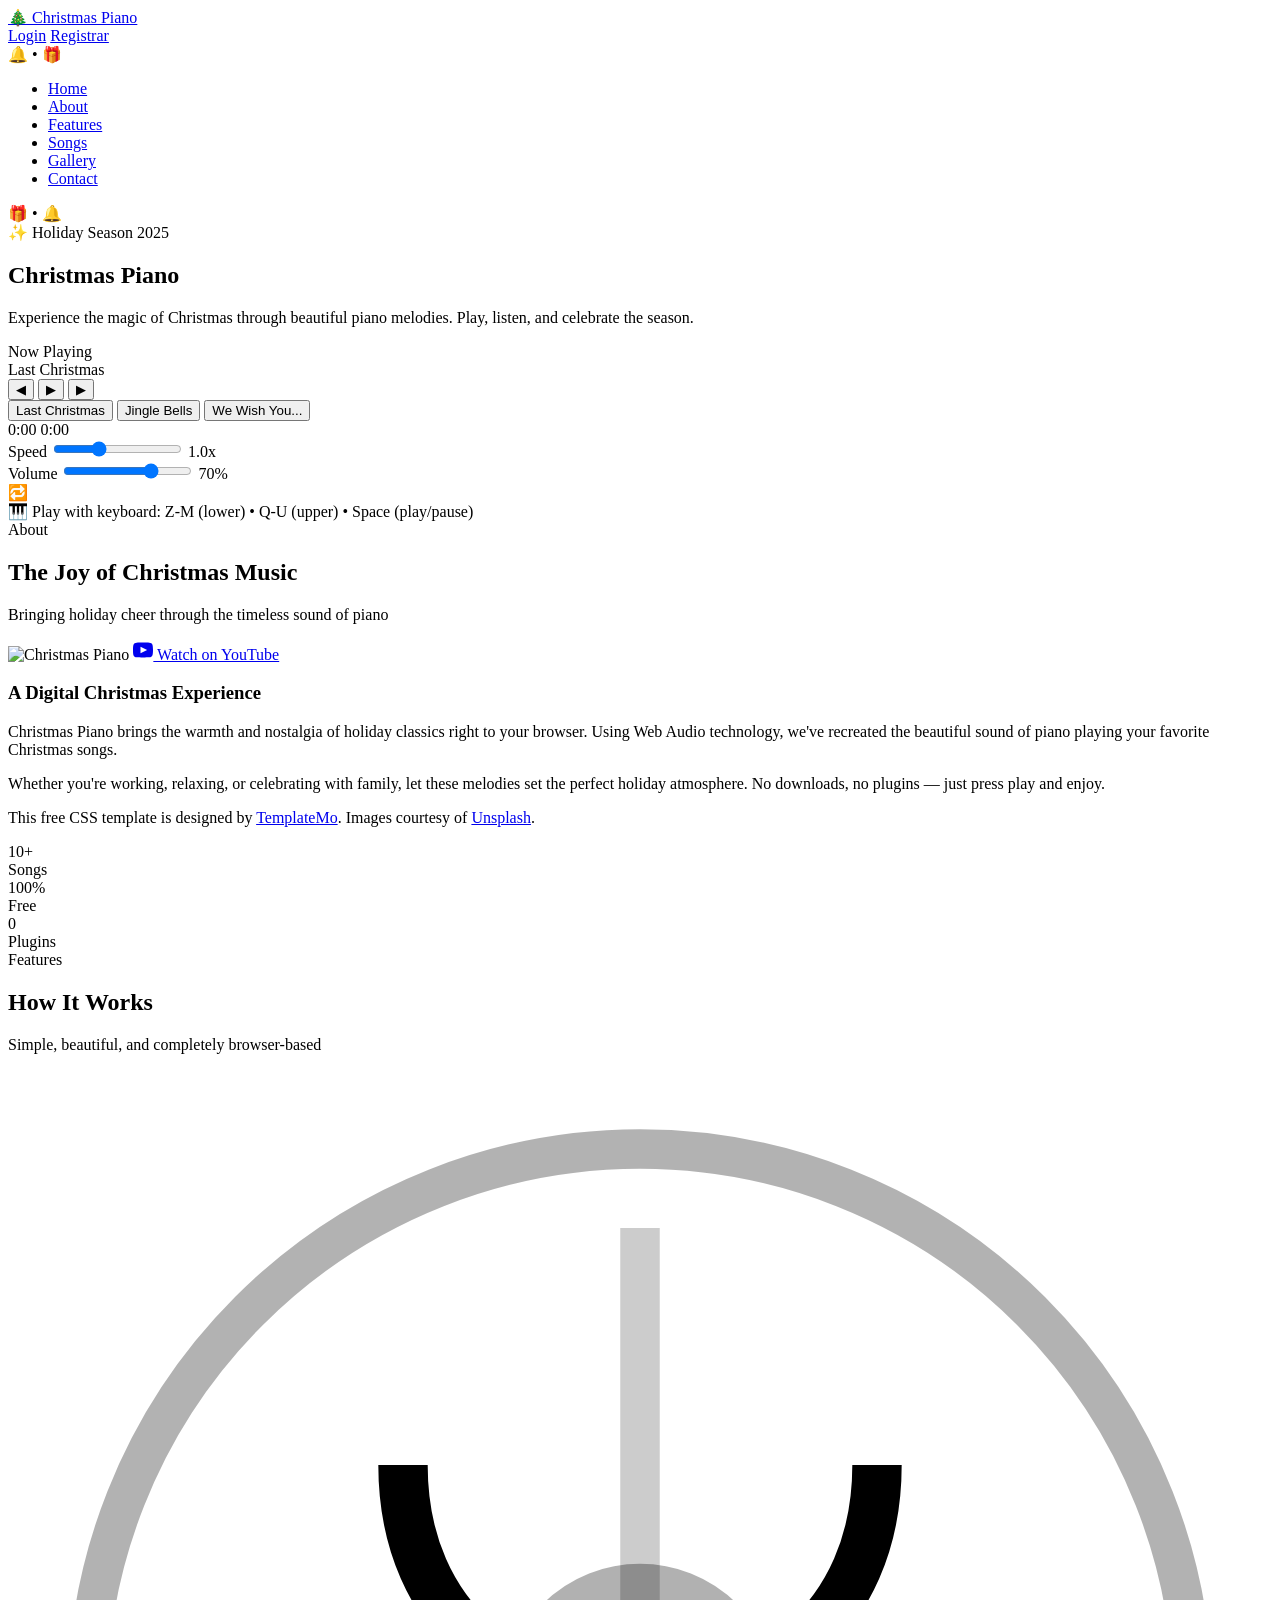
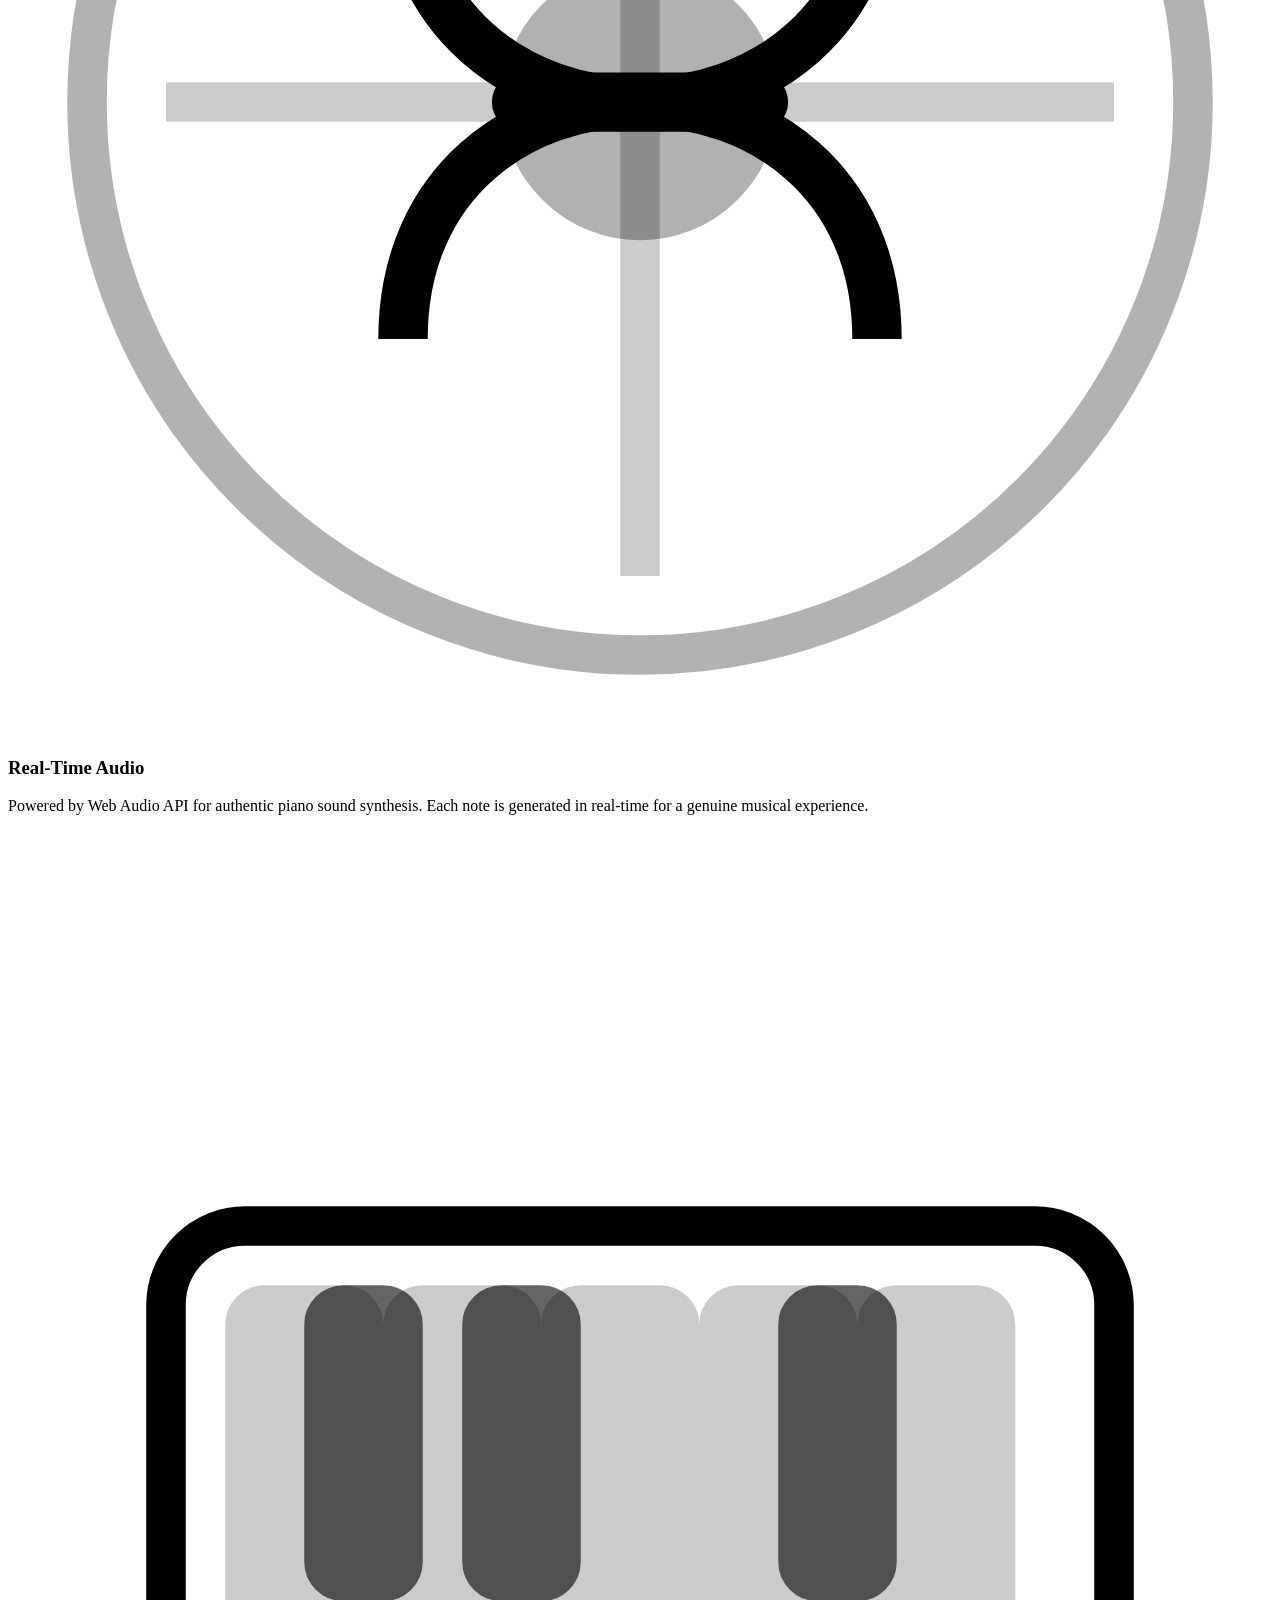
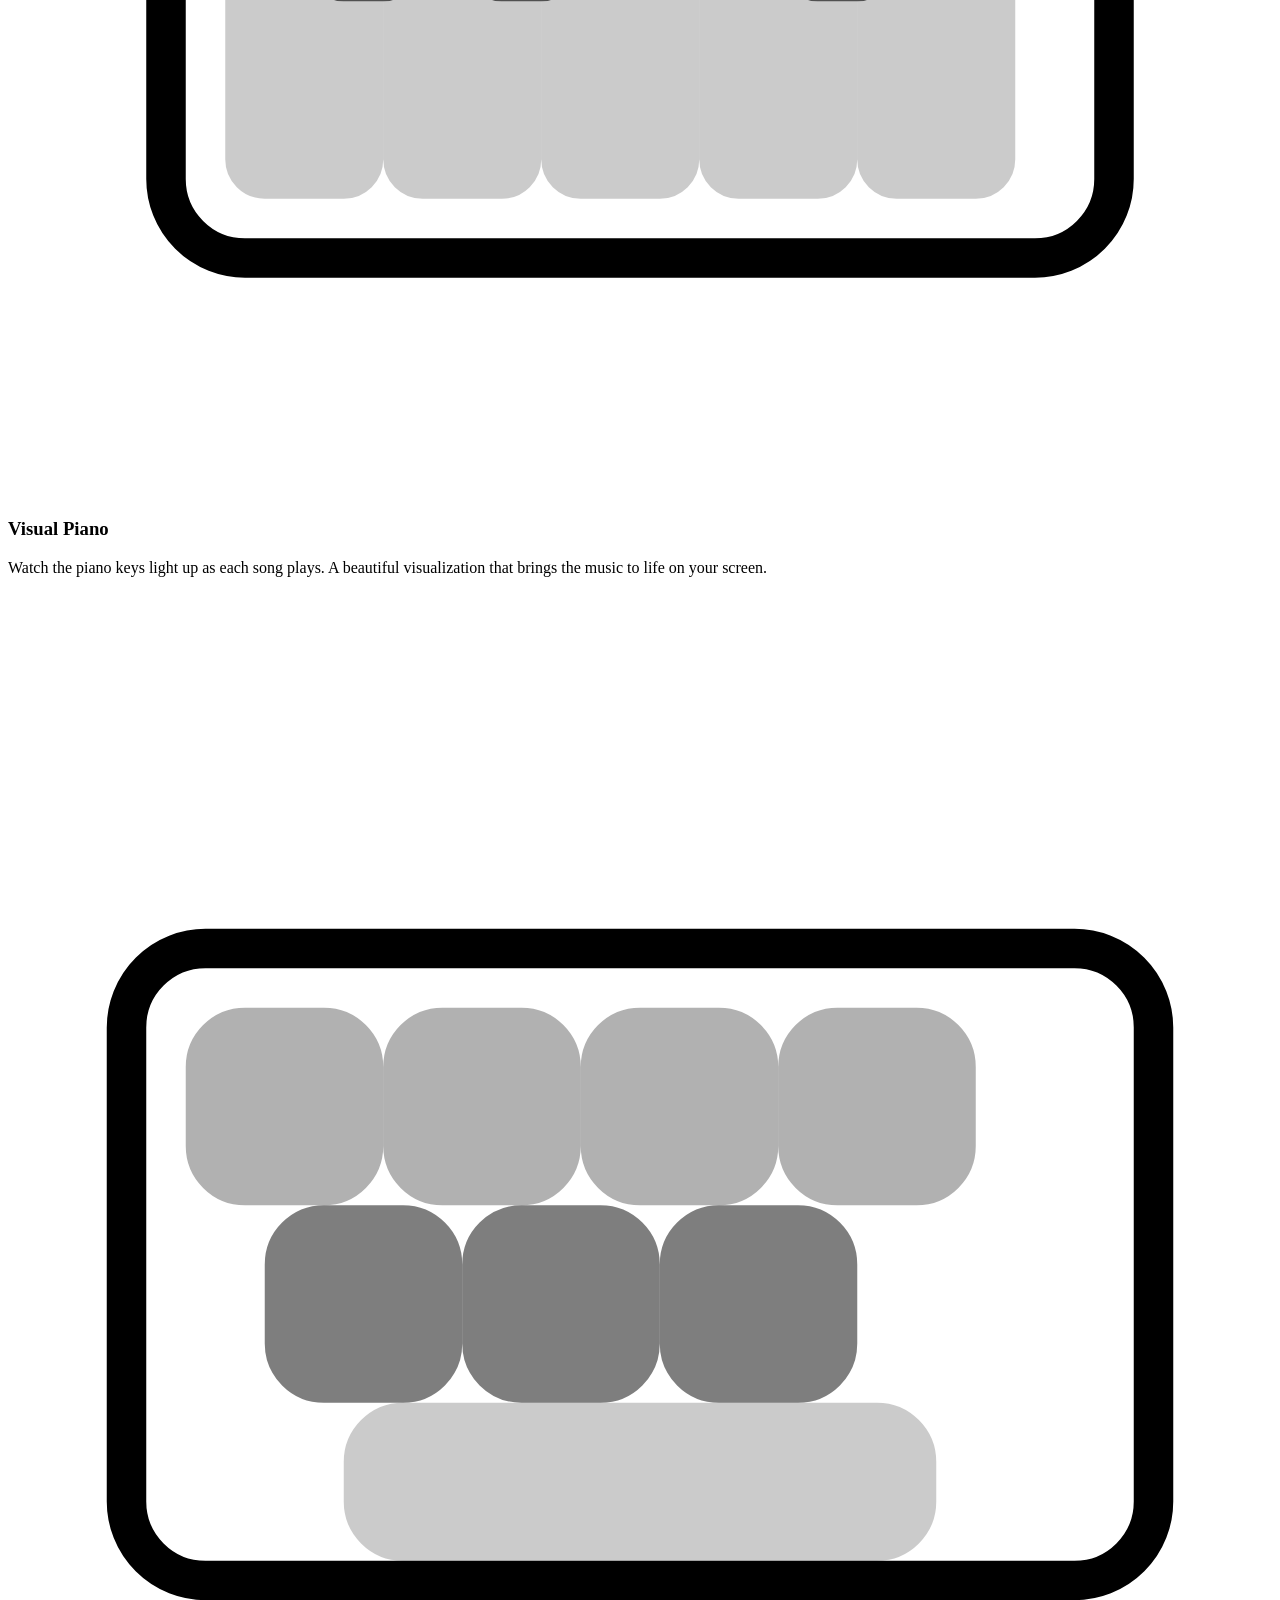
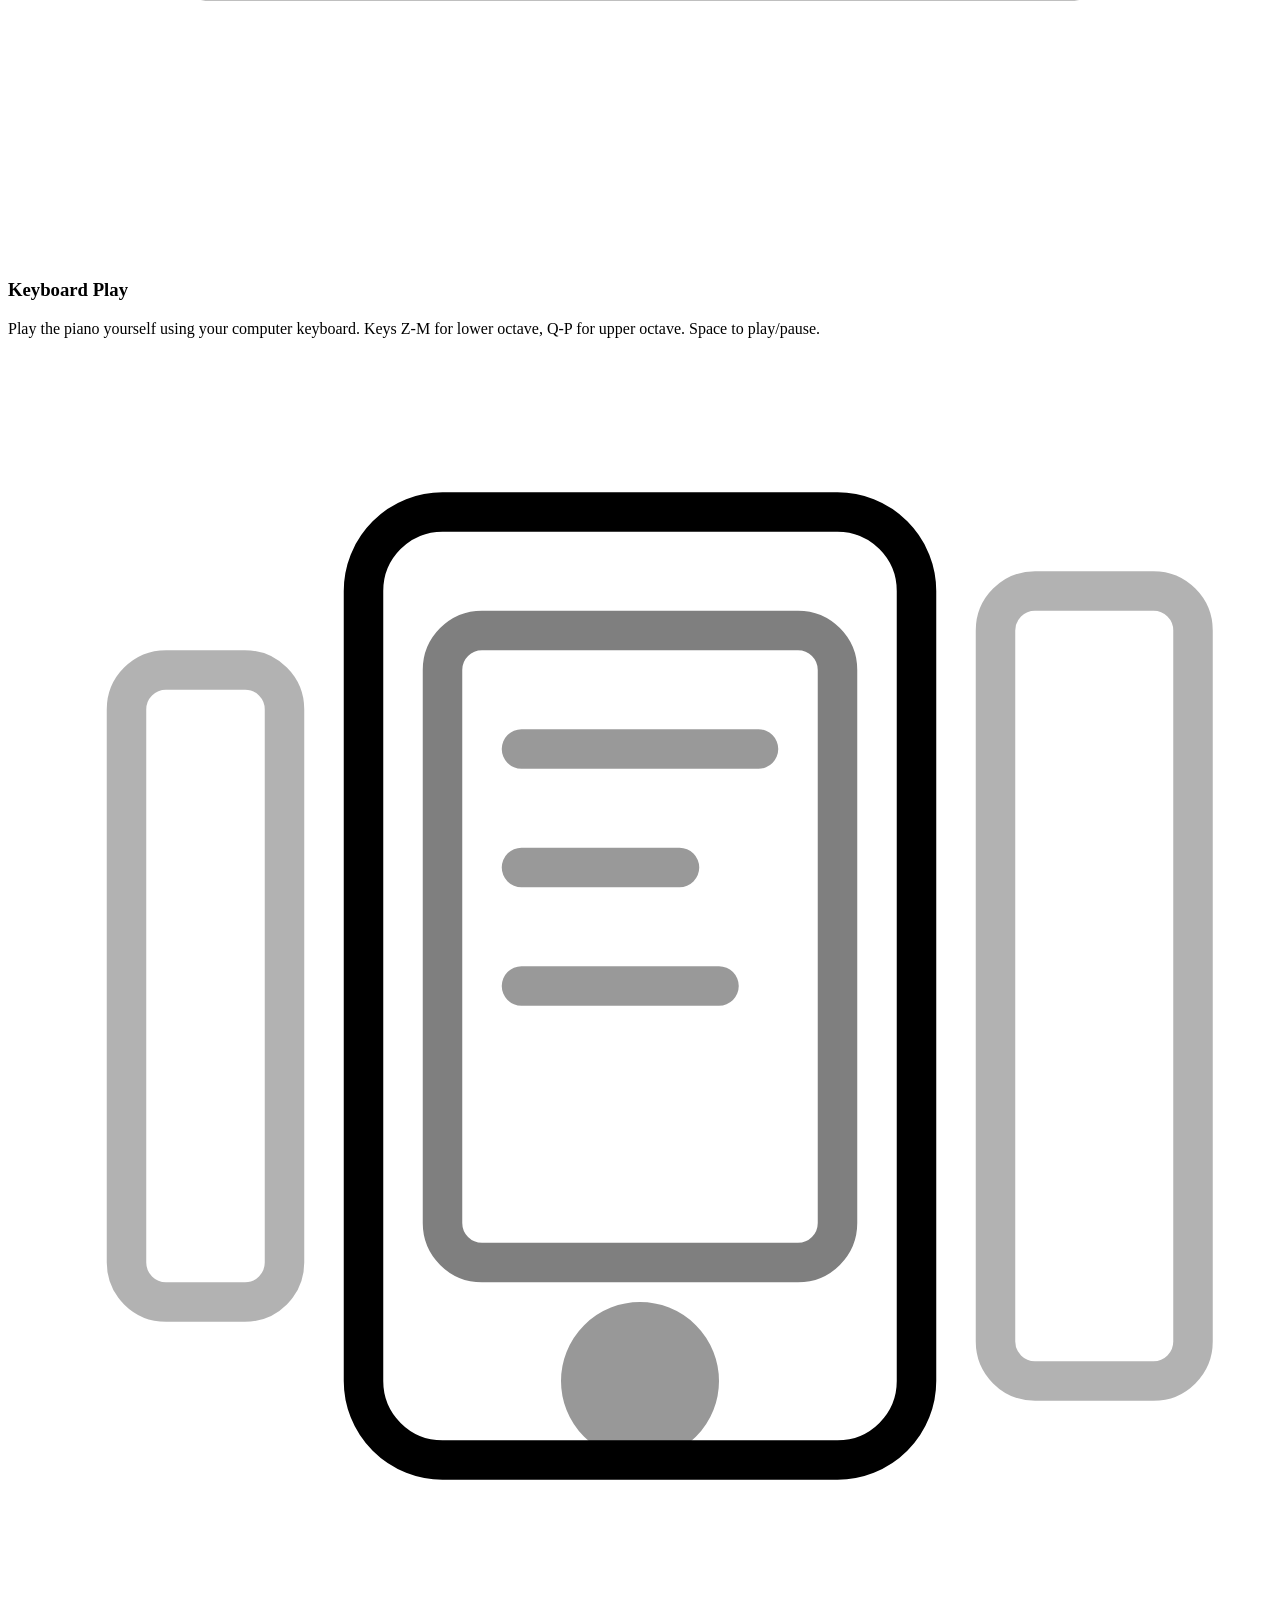
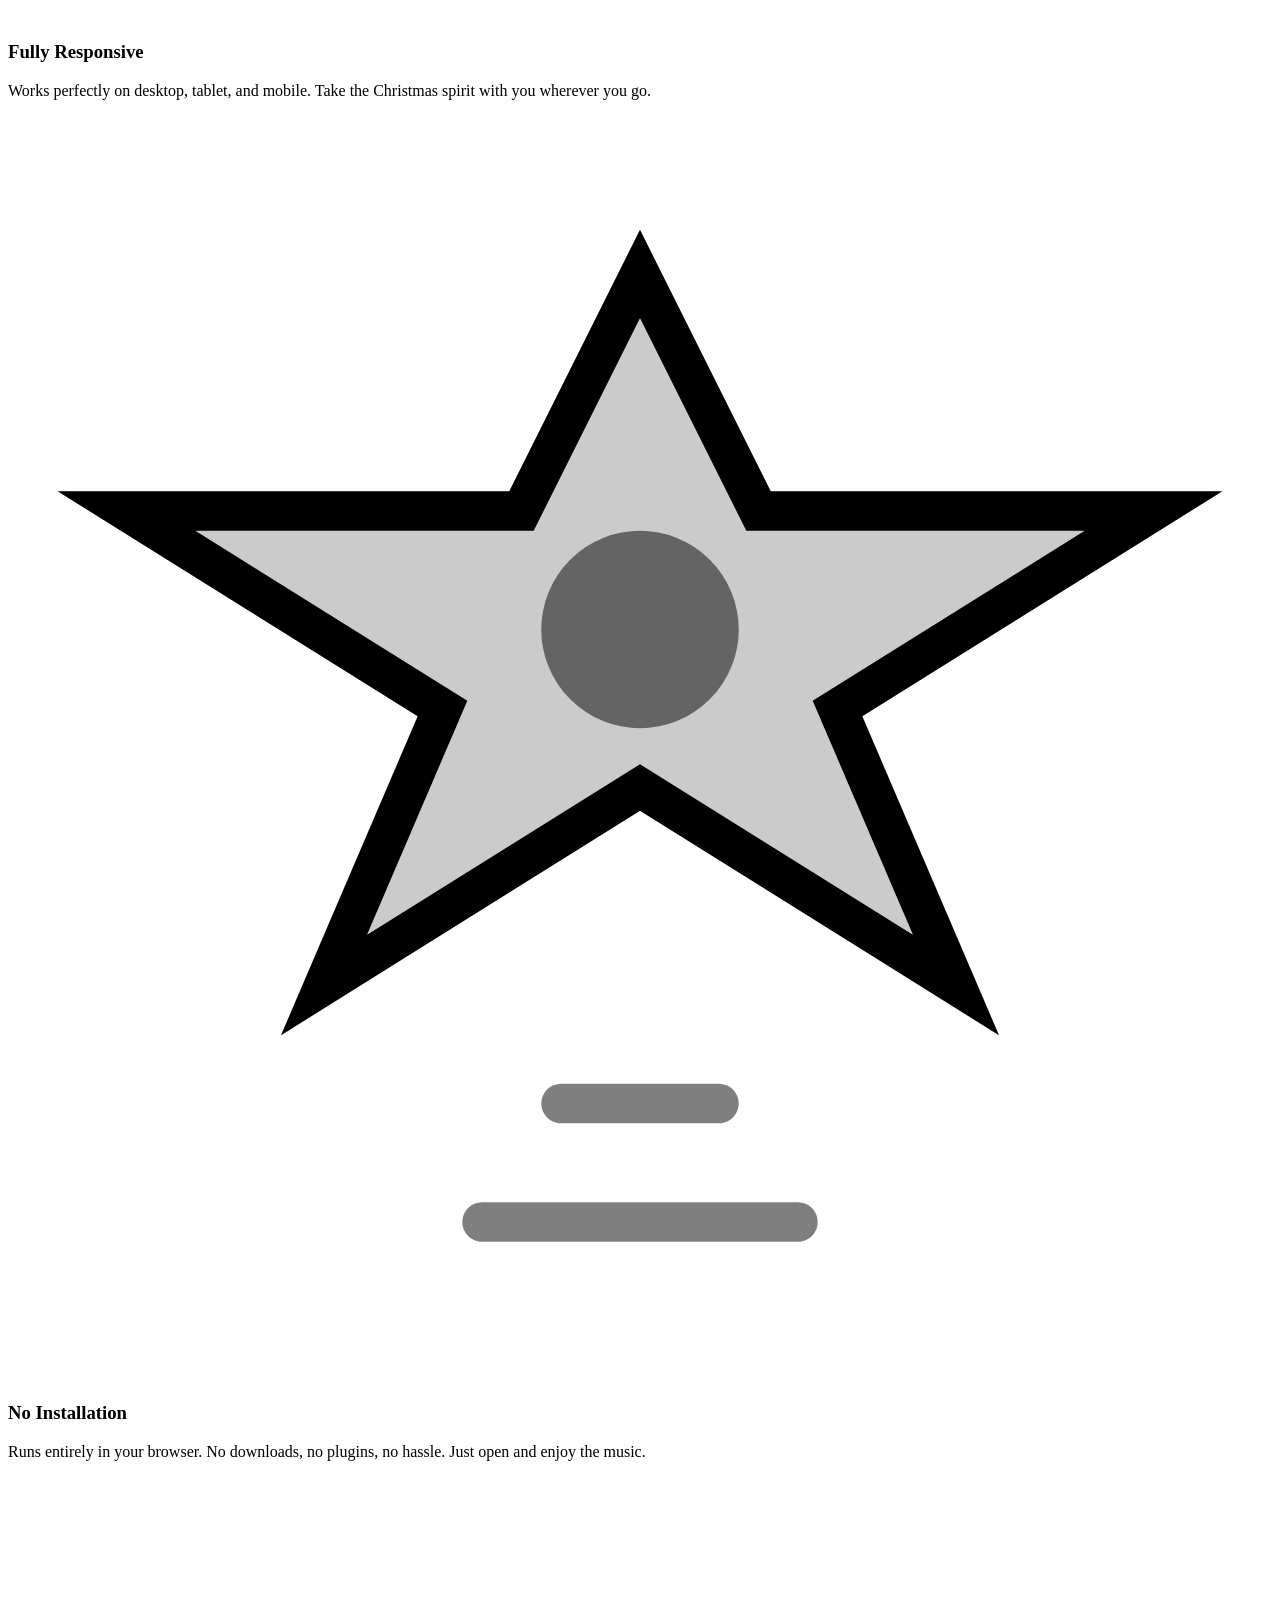
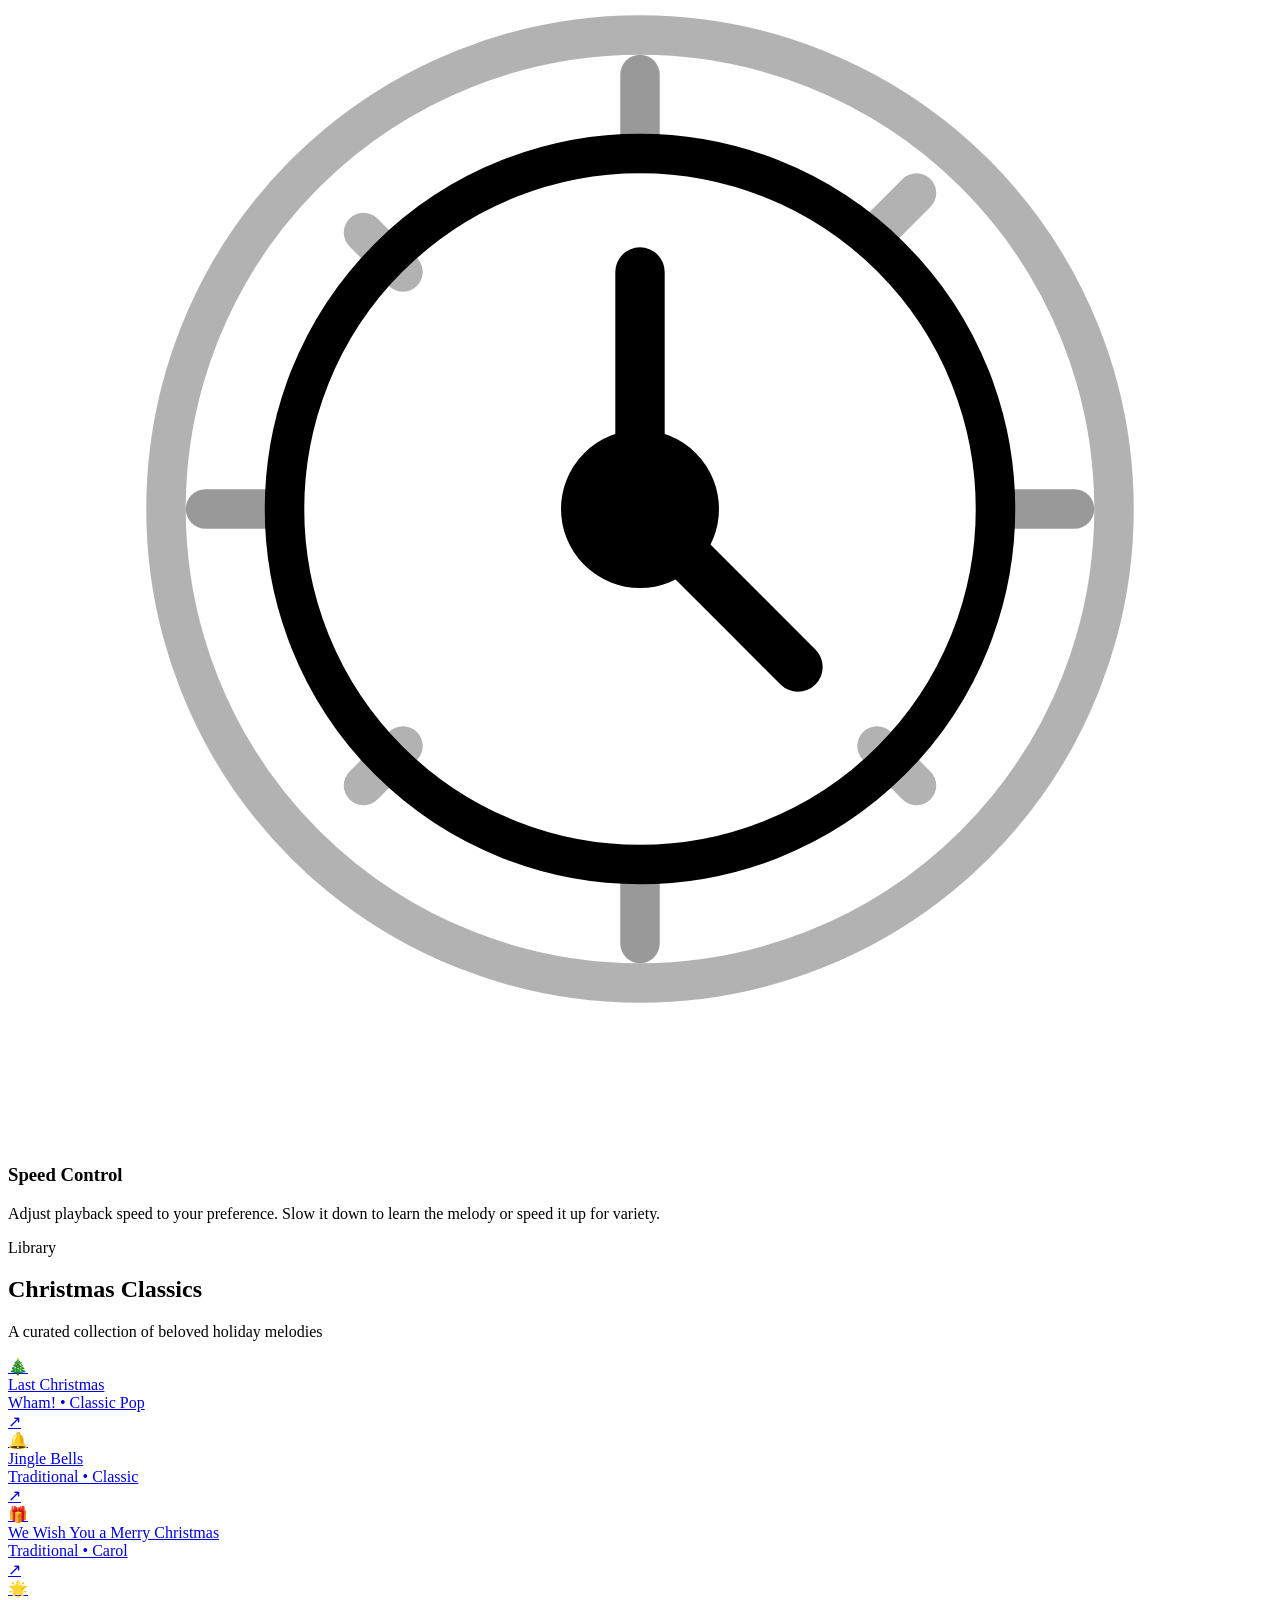
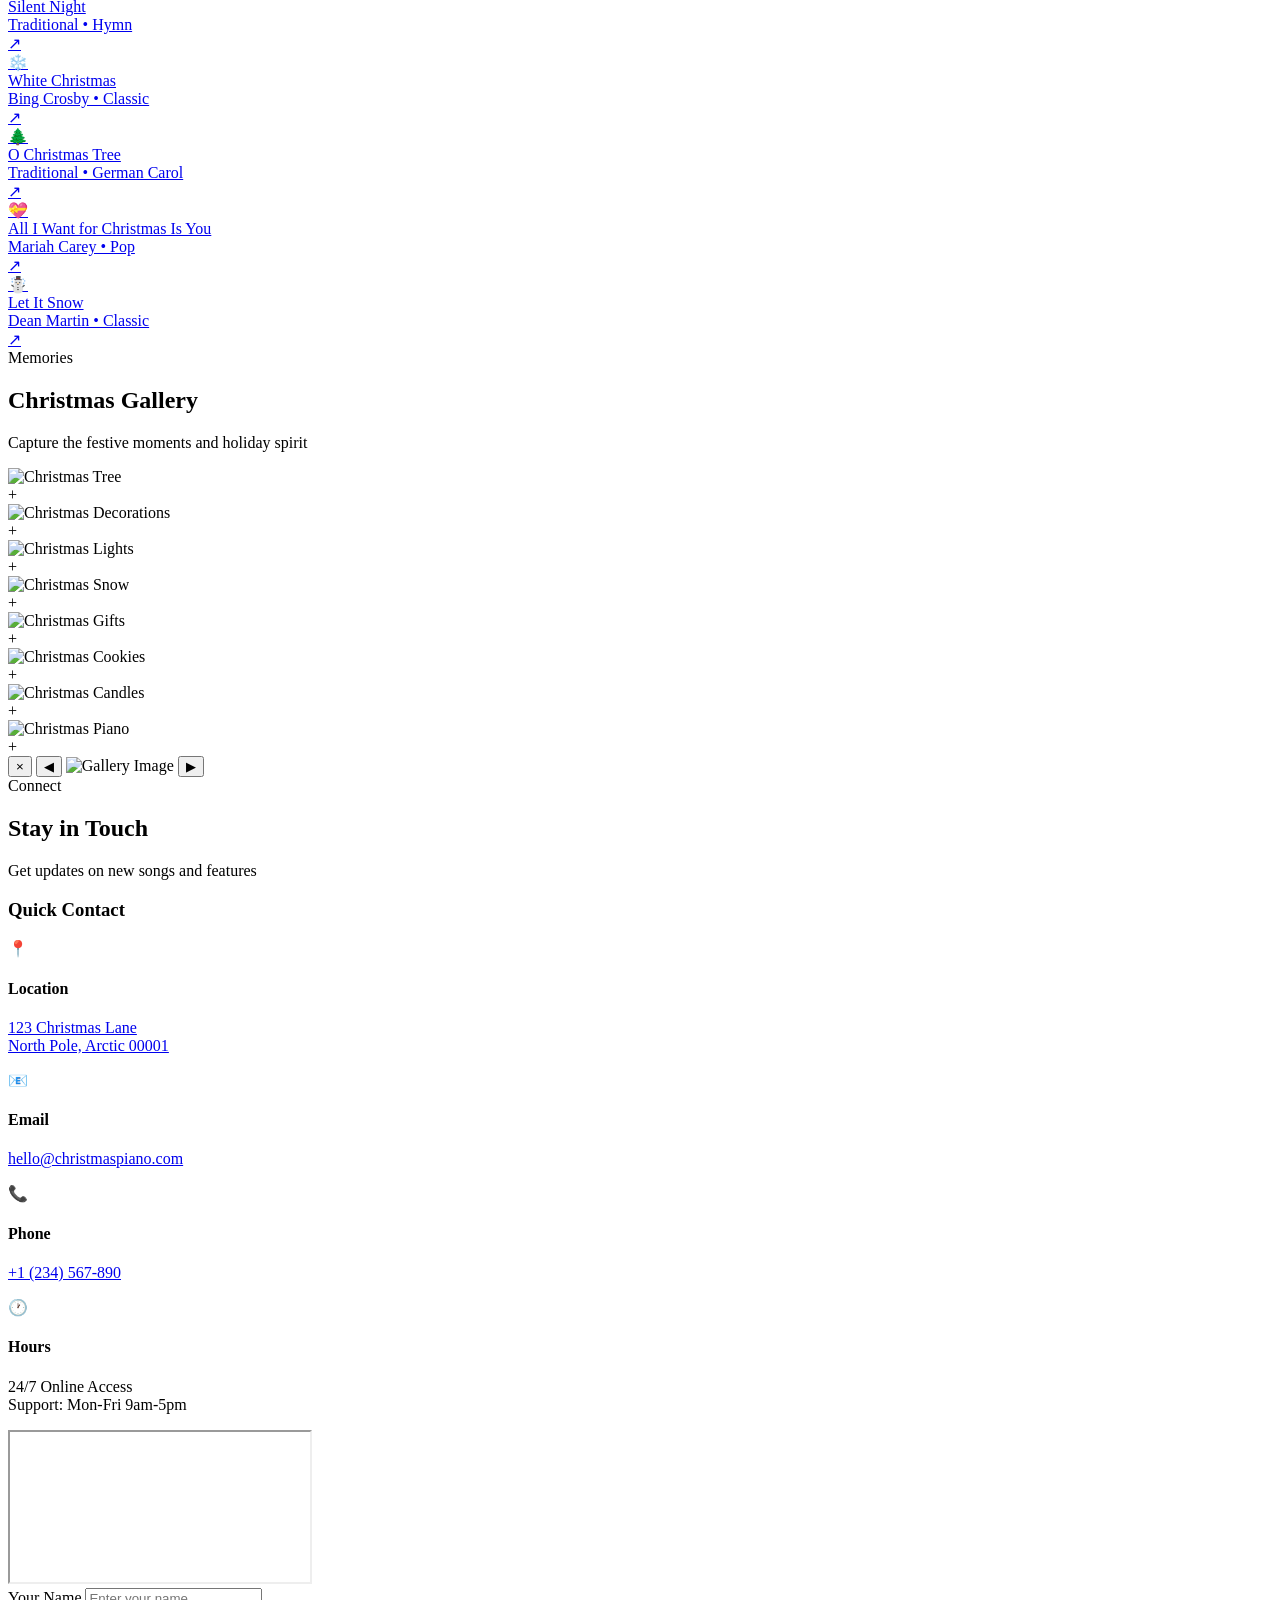
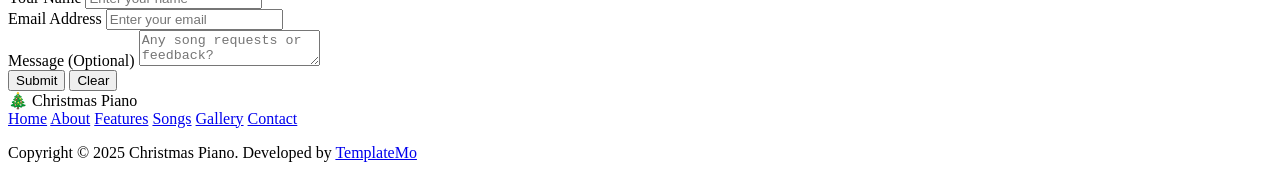
==== index.html @ 7f2b027e "Update index.html Botões para login/registro" ====
<!DOCTYPE html>
<html lang="en">
<head>
    <meta charset="UTF-8">
    <meta name="viewport" content="width=device-width, initial-scale=1.0">
    <title>Christmas Piano</title>
    <link href="https://fonts.googleapis.com/css2?family=Cormorant+Garamond:wght@400;500;600;700&family=Outfit:wght@300;400;500;600&display=swap" rel="stylesheet">
    <link rel="stylesheet" href="templatemo-604-christmas-piano.css">

</head>
<body>
    <!-- Snowflakes -->
    <div class="snowflakes" id="snowflakes"></div>

    <!-- Header -->
    <header>
        <!-- Logo Row -->
        <!-- Logo Row -->
        <div class="header-logo-row">
            <a href="#hero" class="logo">
                <span class="logo-icon">🎄</span>
                Christmas Piano
            </a>
            <!-- Botões de conta -->
            <div class="auth-buttons" id="authButtons">
                <a href="login.html" class="btn-login">Login</a>
                <a href="register.html" class="btn-register">Registrar</a>
            </div>
            <!-- Avatar do usuário (inicialmente oculto) -->
            <div class="user-avatar" id="userAvatar" style="display: none;">
                <span id="userInitials"></span>
                <div class="avatar-dropdown">
                    <a href="dashboard.html">Meu Perfil</a>
                    <a href="#" id="logoutBtn">Sair</a>
                </div>
            </div>
        </div>
    <!-- Resto do header permanece igual -->
    <div class="header-nav-row">
        <!-- ... -->
    </div>
        <!-- Navigation Row -->
        <div class="header-nav-row">
            <div class="nav-container">
                <div class="nav-decor">
                    <span class="ornament">🔔</span>
                    <span>•</span>
                    <span class="ornament">🎁</span>
                </div>
                <ul class="nav-links" id="navLinks">
                    <li><a href="#hero">Home</a></li>
                    <li><a href="#about">About</a></li>
                    <li><a href="#features">Features</a></li>
                    <li><a href="#songs">Songs</a></li>
                    <li><a href="#gallery">Gallery</a></li>
                    <li><a href="#contact">Contact</a></li>
                </ul>
                <div class="nav-decor">
                    <span class="ornament">🎁</span>
                    <span>•</span>
                    <span class="ornament">🔔</span>
                </div>
                <div class="nav-toggle" id="navToggle">
                    <span></span>
                    <span></span>
                    <span></span>
                </div>
            </div>
        </div>
    </header>

    <!-- Hero Section -->
    <section id="hero">
        <div class="hero-content">
            <span class="hero-badge">✨ Holiday Season 2025</span>
            <h1>Christmas Piano</h1>
            <p class="hero-subtitle">Experience the magic of Christmas through beautiful piano melodies. Play, listen, and celebrate the season.</p>
        </div>

        <!-- Mini Piano Player -->
        <div class="mini-player">
            <div class="player-header">
                <div class="song-info">
                    <div class="now-playing">Now Playing</div>
                    <div class="song-title" id="currentSongTitle">Last Christmas</div>
                </div>
                <div class="player-controls">
                    <button class="control-btn nav-btn" id="prevBtn">◀</button>
                    <button class="control-btn play-btn" id="playBtn">▶</button>
                    <button class="control-btn nav-btn" id="nextBtn">▶</button>
                </div>
            </div>

            <div class="song-selector">
                <button class="song-tab active" data-song="0">Last Christmas</button>
                <button class="song-tab" data-song="1">Jingle Bells</button>
                <button class="song-tab" data-song="2">We Wish You...</button>
            </div>

            <div class="progress-container">
                <div class="progress-bar" id="progressBar">
                    <div class="progress-fill" id="progressFill"></div>
                </div>
                <div class="time-display">
                    <span id="currentTime">0:00</span>
                    <span id="totalTime">0:00</span>
                </div>
            </div>

            <div class="mini-piano-container">
                <div class="mini-piano" id="miniPiano"></div>
            </div>

            <div class="player-controls-row">
                <div class="control-group">
                    <span class="control-label">Speed</span>
                    <input type="range" class="control-slider" id="speedSlider" min="0.5" max="2" step="0.1" value="1">
                    <span class="control-value" id="speedValue">1.0x</span>
                </div>
                <div class="control-group">
                    <span class="control-label">Volume</span>
                    <input type="range" class="control-slider" id="volumeSlider" min="0" max="1" step="0.1" value="0.7">
                    <span class="control-value" id="volumeValue">70%</span>
                </div>
                <div class="repeat-toggle" id="repeatToggle">
                    <span class="repeat-icon">🔁</span>
                    <div class="toggle-switch" id="repeatSwitch"></div>
                </div>
            </div>

            <div class="keyboard-hint">
                🎹 Play with keyboard: Z-M (lower) • Q-U (upper) • Space (play/pause)
            </div>
        </div>
    </section>

    <!-- About Section -->
    <section id="about">
        <div class="section-header">
            <span class="section-badge">About</span>
            <h2>The Joy of Christmas Music</h2>
            <p class="section-desc">Bringing holiday cheer through the timeless sound of piano</p>
        </div>
        <div class="about-grid">
            <div class="about-media">
                <img src="images/about-piano.jpg" alt="Christmas Piano">
                <a href="https://www.youtube.com/watch?v=E8gmARGvPlI" target="_blank" rel="noopener" class="youtube-btn">
                    <svg width="20" height="20" viewBox="0 0 24 24" fill="currentColor">
                        <path d="M19.615 3.184c-3.604-.246-11.631-.245-15.23 0-3.897.266-4.356 2.62-4.385 8.816.029 6.185.484 8.549 4.385 8.816 3.6.245 11.626.246 15.23 0 3.897-.266 4.356-2.62 4.385-8.816-.029-6.185-.484-8.549-4.385-8.816zm-10.615 12.816v-8l8 3.993-8 4.007z"/>
                    </svg>
                    Watch on YouTube
                </a>
            </div>
            <div class="about-content">
                <h3>A Digital Christmas Experience</h3>
                <p>Christmas Piano brings the warmth and nostalgia of holiday classics right to your browser. Using Web Audio technology, we've recreated the beautiful sound of piano playing your favorite Christmas songs.</p>
                <p>Whether you're working, relaxing, or celebrating with family, let these melodies set the perfect holiday atmosphere. No downloads, no plugins — just press play and enjoy.</p>
                <p class="about-credits">This free CSS template is designed by <a href="https://templatemo.com" target="_blank" rel="nofollow noopener">TemplateMo</a>. Images courtesy of <a href="https://unsplash.com" target="_blank" rel="nofollow noopener">Unsplash</a>.</p>
                <div class="about-stats">
                    <div class="stat">
                        <div class="stat-number">10+</div>
                        <div class="stat-label">Songs</div>
                    </div>
                    <div class="stat">
                        <div class="stat-number">100%</div>
                        <div class="stat-label">Free</div>
                    </div>
                    <div class="stat">
                        <div class="stat-number">0</div>
                        <div class="stat-label">Plugins</div>
                    </div>
                </div>
            </div>
        </div>
    </section>

    <!-- Features Section -->
    <section id="features">
        <div class="section-header">
            <span class="section-badge">Features</span>
            <h2>How It Works</h2>
            <p class="section-desc">Simple, beautiful, and completely browser-based</p>
        </div>
        <div class="features-grid">
            <div class="feature-card">
                <div class="feature-icon">
                    <svg viewBox="0 0 64 64" fill="none" stroke="currentColor" stroke-width="2">
                        <circle cx="32" cy="32" r="28" stroke-opacity="0.3"/>
                        <path d="M32 8v48M8 32h48" stroke-opacity="0.2"/>
                        <path d="M20 20c0 8 6 12 12 12s12-4 12-12" stroke-width="2.5"/>
                        <path d="M20 44c0-8 6-12 12-12s12 4 12 12" stroke-width="2.5"/>
                        <circle cx="32" cy="32" r="6" fill="currentColor" opacity="0.3"/>
                        <path d="M26 32h12" stroke-width="3" stroke-linecap="round"/>
                    </svg>
                </div>
                <h3>Real-Time Audio</h3>
                <p>Powered by Web Audio API for authentic piano sound synthesis. Each note is generated in real-time for a genuine musical experience.</p>
            </div>
            <div class="feature-card">
                <div class="feature-icon">
                    <svg viewBox="0 0 64 64" fill="none" stroke="currentColor" stroke-width="2">
                        <rect x="8" y="20" width="48" height="32" rx="4" stroke-width="2"/>
                        <rect x="12" y="24" width="6" height="24" rx="1" fill="currentColor" opacity="0.2"/>
                        <rect x="20" y="24" width="6" height="24" rx="1" fill="currentColor" opacity="0.2"/>
                        <rect x="28" y="24" width="6" height="24" rx="1" fill="currentColor" opacity="0.2"/>
                        <rect x="36" y="24" width="6" height="24" rx="1" fill="currentColor" opacity="0.2"/>
                        <rect x="44" y="24" width="6" height="24" rx="1" fill="currentColor" opacity="0.2"/>
                        <rect x="16" y="24" width="4" height="14" rx="1" fill="currentColor" opacity="0.6"/>
                        <rect x="24" y="24" width="4" height="14" rx="1" fill="currentColor" opacity="0.6"/>
                        <rect x="40" y="24" width="4" height="14" rx="1" fill="currentColor" opacity="0.6"/>
                    </svg>
                </div>
                <h3>Visual Piano</h3>
                <p>Watch the piano keys light up as each song plays. A beautiful visualization that brings the music to life on your screen.</p>
            </div>
            <div class="feature-card">
                <div class="feature-icon">
                    <svg viewBox="0 0 64 64" fill="none" stroke="currentColor" stroke-width="2">
                        <rect x="6" y="18" width="52" height="32" rx="4"/>
                        <rect x="10" y="22" width="8" height="8" rx="2" fill="currentColor" opacity="0.3"/>
                        <rect x="20" y="22" width="8" height="8" rx="2" fill="currentColor" opacity="0.3"/>
                        <rect x="30" y="22" width="8" height="8" rx="2" fill="currentColor" opacity="0.3"/>
                        <rect x="40" y="22" width="8" height="8" rx="2" fill="currentColor" opacity="0.3"/>
                        <rect x="14" y="32" width="8" height="8" rx="2" fill="currentColor" opacity="0.5"/>
                        <rect x="24" y="32" width="8" height="8" rx="2" fill="currentColor" opacity="0.5"/>
                        <rect x="34" y="32" width="8" height="8" rx="2" fill="currentColor" opacity="0.5"/>
                        <rect x="18" y="42" width="28" height="6" rx="2" fill="currentColor" opacity="0.2"/>
                    </svg>
                </div>
                <h3>Keyboard Play</h3>
                <p>Play the piano yourself using your computer keyboard. Keys Z-M for lower octave, Q-P for upper octave. Space to play/pause.</p>
            </div>
            <div class="feature-card">
                <div class="feature-icon">
                    <svg viewBox="0 0 64 64" fill="none" stroke="currentColor" stroke-width="2">
                        <rect x="18" y="8" width="28" height="48" rx="4"/>
                        <rect x="22" y="14" width="20" height="32" rx="2" stroke-opacity="0.5"/>
                        <circle cx="32" cy="52" r="3" fill="currentColor" opacity="0.4"/>
                        <path d="M26 20h12M26 26h8M26 32h10" stroke-opacity="0.4" stroke-linecap="round"/>
                        <rect x="6" y="16" width="8" height="32" rx="2" stroke-opacity="0.3"/>
                        <rect x="50" y="12" width="10" height="40" rx="2" stroke-opacity="0.3"/>
                    </svg>
                </div>
                <h3>Fully Responsive</h3>
                <p>Works perfectly on desktop, tablet, and mobile. Take the Christmas spirit with you wherever you go.</p>
            </div>
            <div class="feature-card">
                <div class="feature-icon">
                    <svg viewBox="0 0 64 64" fill="none" stroke="currentColor" stroke-width="2">
                        <path d="M32 8L38 20H58L42 30L48 44L32 34L16 44L22 30L6 20H26L32 8Z" fill="currentColor" opacity="0.2"/>
                        <path d="M32 8L38 20H58L42 30L48 44L32 34L16 44L22 30L6 20H26L32 8Z"/>
                        <circle cx="32" cy="26" r="4" fill="currentColor" opacity="0.5"/>
                        <path d="M28 50h8M24 56h16" stroke-linecap="round" stroke-opacity="0.5"/>
                    </svg>
                </div>
                <h3>No Installation</h3>
                <p>Runs entirely in your browser. No downloads, no plugins, no hassle. Just open and enjoy the music.</p>
            </div>
            <div class="feature-card">
                <div class="feature-icon">
                    <svg viewBox="0 0 64 64" fill="none" stroke="currentColor" stroke-width="2">
                        <circle cx="32" cy="32" r="24" stroke-opacity="0.3"/>
                        <circle cx="32" cy="32" r="18"/>
                        <path d="M32 20v12l8 8" stroke-width="2.5" stroke-linecap="round" stroke-linejoin="round"/>
                        <circle cx="32" cy="32" r="3" fill="currentColor"/>
                        <path d="M32 10v4M32 50v4M10 32h4M50 32h4" stroke-linecap="round" stroke-opacity="0.4"/>
                        <path d="M18 18l2 2M44 44l2 2M18 46l2-2M44 18l2-2" stroke-linecap="round" stroke-opacity="0.3"/>
                    </svg>
                </div>
                <h3>Speed Control</h3>
                <p>Adjust playback speed to your preference. Slow it down to learn the melody or speed it up for variety.</p>
            </div>
        </div>
    </section>

    <!-- Songs Section -->
    <section id="songs">
        <div class="section-header">
            <span class="section-badge">Library</span>
            <h2>Christmas Classics</h2>
            <p class="section-desc">A curated collection of beloved holiday melodies</p>
        </div>
        <div class="songs-grid">
            <a href="https://www.youtube.com/watch?v=E8gmARGvPlI" target="_blank" rel="noopener" class="song-card">
                <div class="song-card-icon">🎄</div>
                <div class="song-card-info">
                    <div class="song-card-title">Last Christmas</div>
                    <div class="song-card-meta">Wham! • Classic Pop</div>
                </div>
                <div class="song-card-duration">↗</div>
            </a>
            <a href="https://www.youtube.com/results?search_query=jingle+bells+piano" target="_blank" rel="noopener" class="song-card">
                <div class="song-card-icon">🔔</div>
                <div class="song-card-info">
                    <div class="song-card-title">Jingle Bells</div>
                    <div class="song-card-meta">Traditional • Classic</div>
                </div>
                <div class="song-card-duration">↗</div>
            </a>
            <a href="https://www.youtube.com/watch?v=g-OF7KGyDis" target="_blank" rel="noopener" class="song-card">
                <div class="song-card-icon">🎁</div>
                <div class="song-card-info">
                    <div class="song-card-title">We Wish You a Merry Christmas</div>
                    <div class="song-card-meta">Traditional • Carol</div>
                </div>
                <div class="song-card-duration">↗</div>
            </a>
            <a href="https://www.youtube.com/results?search_query=silent+night+piano+instrumental" target="_blank" rel="noopener" class="song-card">
                <div class="song-card-icon">🌟</div>
                <div class="song-card-info">
                    <div class="song-card-title">Silent Night</div>
                    <div class="song-card-meta">Traditional • Hymn</div>
                </div>
                <div class="song-card-duration">↗</div>
            </a>
            <a href="https://www.youtube.com/results?search_query=white+christmas+piano" target="_blank" rel="noopener" class="song-card">
                <div class="song-card-icon">❄️</div>
                <div class="song-card-info">
                    <div class="song-card-title">White Christmas</div>
                    <div class="song-card-meta">Bing Crosby • Classic</div>
                </div>
                <div class="song-card-duration">↗</div>
            </a>
            <a href="https://www.youtube.com/results?search_query=o+christmas+tree+piano" target="_blank" rel="noopener" class="song-card">
                <div class="song-card-icon">🌲</div>
                <div class="song-card-info">
                    <div class="song-card-title">O Christmas Tree</div>
                    <div class="song-card-meta">Traditional • German Carol</div>
                </div>
                <div class="song-card-duration">↗</div>
            </a>
            <a href="https://www.youtube.com/results?search_query=all+i+want+for+christmas+is+you+piano" target="_blank" rel="noopener" class="song-card">
                <div class="song-card-icon">💝</div>
                <div class="song-card-info">
                    <div class="song-card-title">All I Want for Christmas Is You</div>
                    <div class="song-card-meta">Mariah Carey • Pop</div>
                </div>
                <div class="song-card-duration">↗</div>
            </a>
            <a href="https://www.youtube.com/results?search_query=let+it+snow+piano+instrumental" target="_blank" rel="noopener" class="song-card">
                <div class="song-card-icon">☃️</div>
                <div class="song-card-info">
                    <div class="song-card-title">Let It Snow</div>
                    <div class="song-card-meta">Dean Martin • Classic</div>
                </div>
                <div class="song-card-duration">↗</div>
            </a>
        </div>
    </section>

    <!-- Gallery Section -->
    <section id="gallery">
        <div class="section-header">
            <span class="section-badge">Memories</span>
            <h2>Christmas Gallery</h2>
            <p class="section-desc">Capture the festive moments and holiday spirit</p>
        </div>
        <div class="gallery-grid">
            <div class="gallery-item" data-index="0">
                <img src="images/christmas-pic-01.jpg" alt="Christmas Tree">
                <div class="gallery-icon">+</div>
            </div>
            <div class="gallery-item" data-index="1">
                <img src="images/christmas-pic-02.jpg" alt="Christmas Decorations">
                <div class="gallery-icon">+</div>
            </div>
            <div class="gallery-item" data-index="2">
                <img src="images/christmas-pic-03.jpg" alt="Christmas Lights">
                <div class="gallery-icon">+</div>
            </div>
            <div class="gallery-item" data-index="3">
                <img src="images/christmas-pic-04.jpg" alt="Christmas Snow">
                <div class="gallery-icon">+</div>
            </div>
            <div class="gallery-item" data-index="4">
                <img src="images/christmas-pic-05.jpg" alt="Christmas Gifts">
                <div class="gallery-icon">+</div>
            </div>
            <div class="gallery-item" data-index="5">
                <img src="images/christmas-pic-06.jpg" alt="Christmas Cookies">
                <div class="gallery-icon">+</div>
            </div>
            <div class="gallery-item" data-index="6">
                <img src="images/christmas-pic-07.jpg" alt="Christmas Candles">
                <div class="gallery-icon">+</div>
            </div>
            <div class="gallery-item" data-index="7">
                <img src="images/christmas-pic-08.jpg" alt="Christmas Piano">
                <div class="gallery-icon">+</div>
            </div>
        </div>
    </section>

    <!-- Lightbox -->
    <div class="lightbox" id="lightbox">
        <div class="lightbox-content">
            <button class="lightbox-close" id="lightboxClose">×</button>
            <button class="lightbox-nav lightbox-prev" id="lightboxPrev">◀</button>
            <img src="" alt="Gallery Image" id="lightboxImg">
            <button class="lightbox-nav lightbox-next" id="lightboxNext">▶</button>
        </div>
    </div>

    <!-- Contact Section -->
    <section id="contact">
        <div class="section-header">
            <span class="section-badge">Connect</span>
            <h2>Stay in Touch</h2>
            <p class="section-desc">Get updates on new songs and features</p>
        </div>
        <div class="contact-container">
            <!-- Contact Info Column -->
            <div class="contact-info">
                <h3>Quick Contact</h3>
                <div class="contact-item">
                    <div class="contact-item-icon">📍</div>
                    <div class="contact-item-content">
                        <h4>Location</h4>
                        <p><a href="https://www.google.com/maps/place/New+York,+NY,+USA" target="_blank" rel="noopener">123 Christmas Lane<br>North Pole, Arctic 00001</a></p>
                    </div>
                </div>
                <div class="contact-item">
                    <div class="contact-item-icon">📧</div>
                    <div class="contact-item-content">
                        <h4>Email</h4>
                        <p><a href="mailto:hello@christmaspiano.com">hello@christmaspiano.com</a></p>
                    </div>
                </div>
                <div class="contact-item">
                    <div class="contact-item-icon">📞</div>
                    <div class="contact-item-content">
                        <h4>Phone</h4>
                        <p><a href="tel:+1234567890">+1 (234) 567-890</a></p>
                    </div>
                </div>
                <div class="contact-item">
                    <div class="contact-item-icon">🕐</div>
                    <div class="contact-item-content">
                        <h4>Hours</h4>
                        <p>24/7 Online Access<br>Support: Mon-Fri 9am-5pm</p>
                    </div>
                </div>
                <div class="contact-map">
                    <iframe src="https://www.google.com/maps/embed?pb=!1m18!1m12!1m3!1d387193.305935303!2d-74.25986548248684!3d40.69714941932609!2m3!1f0!2f0!3f0!3m2!1i1024!2i768!4f13.1!3m3!1m2!1s0x89c24fa5d33f083b%3A0xc80b8f06e177fe62!2sNew%20York%2C%20NY%2C%20USA!5e0!3m2!1sen!2s!4v1638561234567!5m2!1sen!2s" allowfullscreen="" loading="lazy"></iframe>
                </div>
            </div>
            <!-- Contact Form Column -->
            <form class="contact-form" id="contactForm">
                <div class="form-group">
                    <label for="name">Your Name</label>
                    <input type="text" id="name" name="name" placeholder="Enter your name" required>
                </div>
                <div class="form-group">
                    <label for="email">Email Address</label>
                    <input type="email" id="email" name="email" placeholder="Enter your email" required>
                </div>
                <div class="form-group">
                    <label for="message">Message (Optional)</label>
                    <textarea id="message" name="message" placeholder="Any song requests or feedback?"></textarea>
                </div>
                <div class="form-buttons">
                    <button type="submit" class="btn btn-submit">Submit</button>
                    <button type="reset" class="btn btn-clear">Clear</button>
                </div>
            </form>
        </div>
    </section>

    <!-- Footer -->
    <footer>
        <div class="footer-content">
            <div class="footer-logo">🎄 Christmas Piano</div>
            <div class="footer-links">
                <a href="#hero">Home</a>
                <a href="#about">About</a>
                <a href="#features">Features</a>
                <a href="#songs">Songs</a>
                <a href="#gallery">Gallery</a>
                <a href="#contact">Contact</a>
            </div>
        </div>
        <div class="footer-bottom">
            <p>Copyright © 2025 Christmas Piano. Developed by <a rel="nofollow" href="https://templatemo.com" target="_blank">TemplateMo</a></p>
        </div>
    </footer>
<script src="templatemo-604-piano-scripts.js"></script>
</body>

</html>
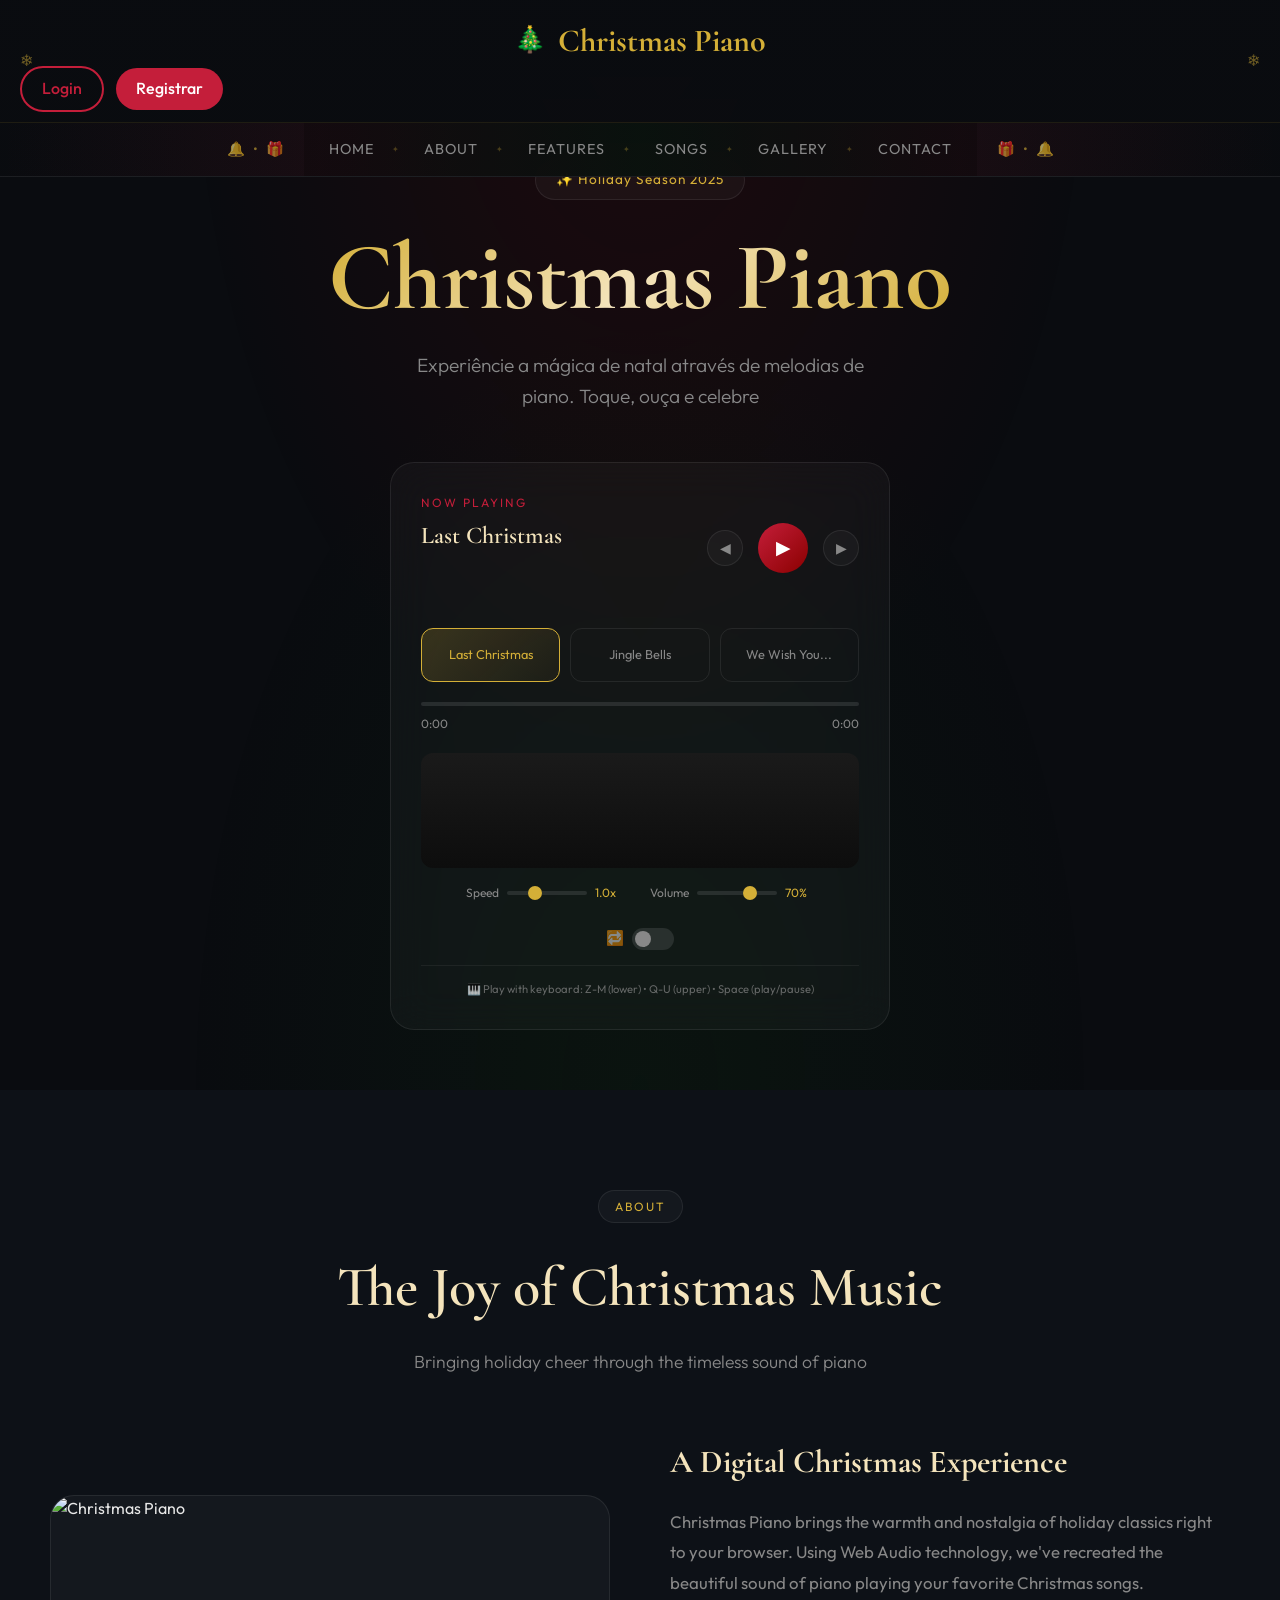
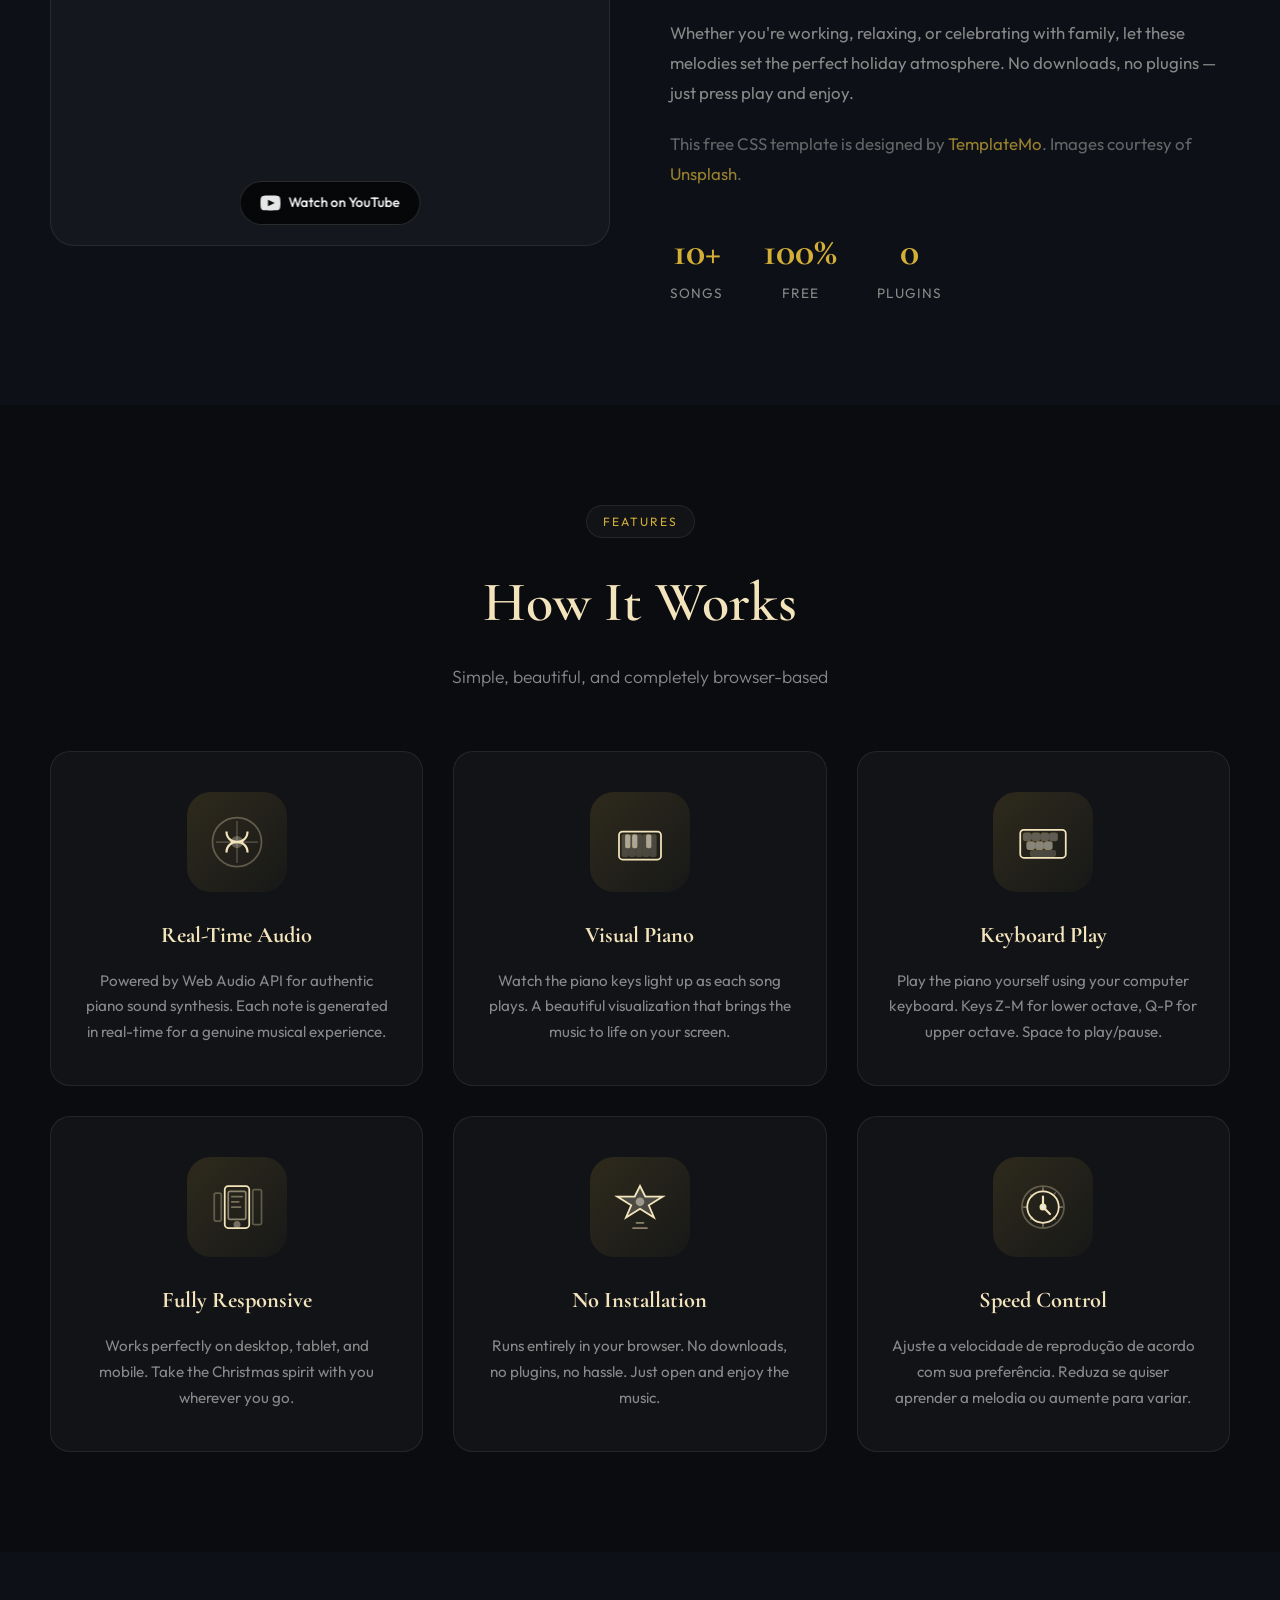
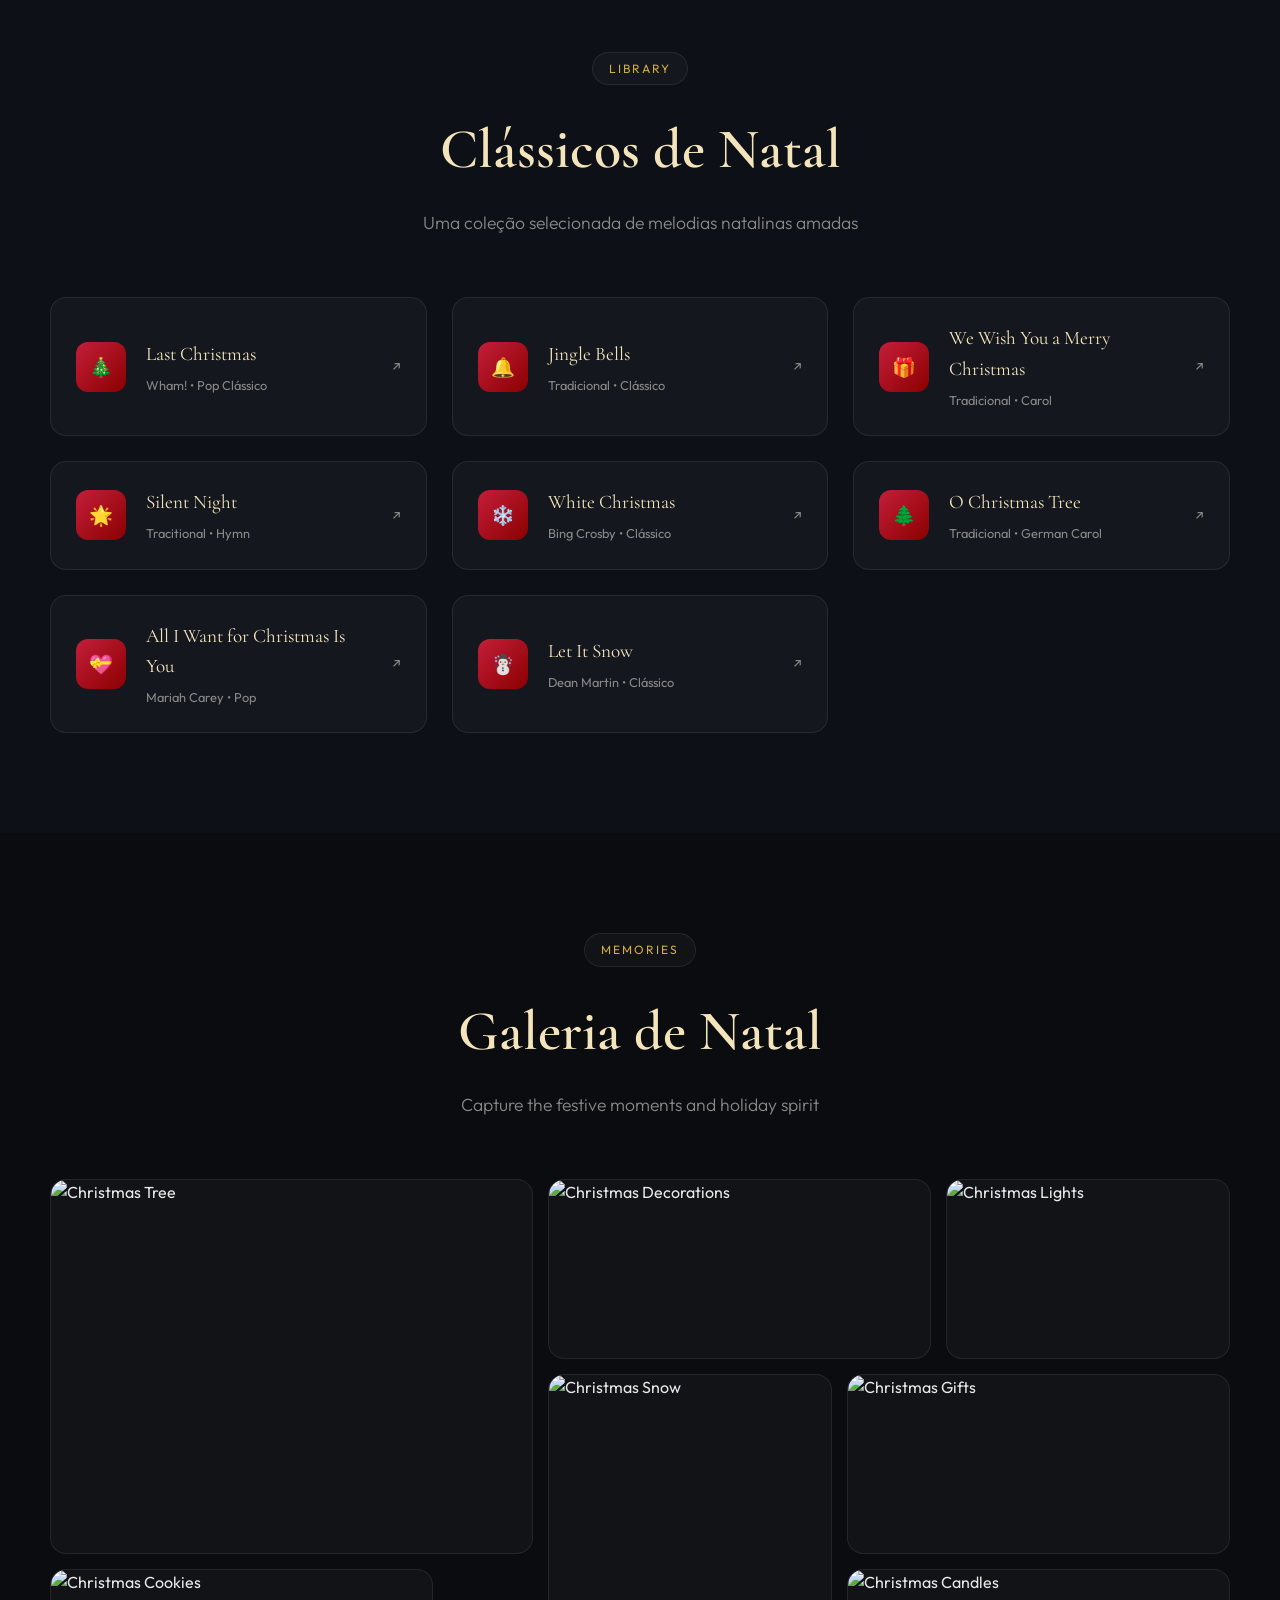
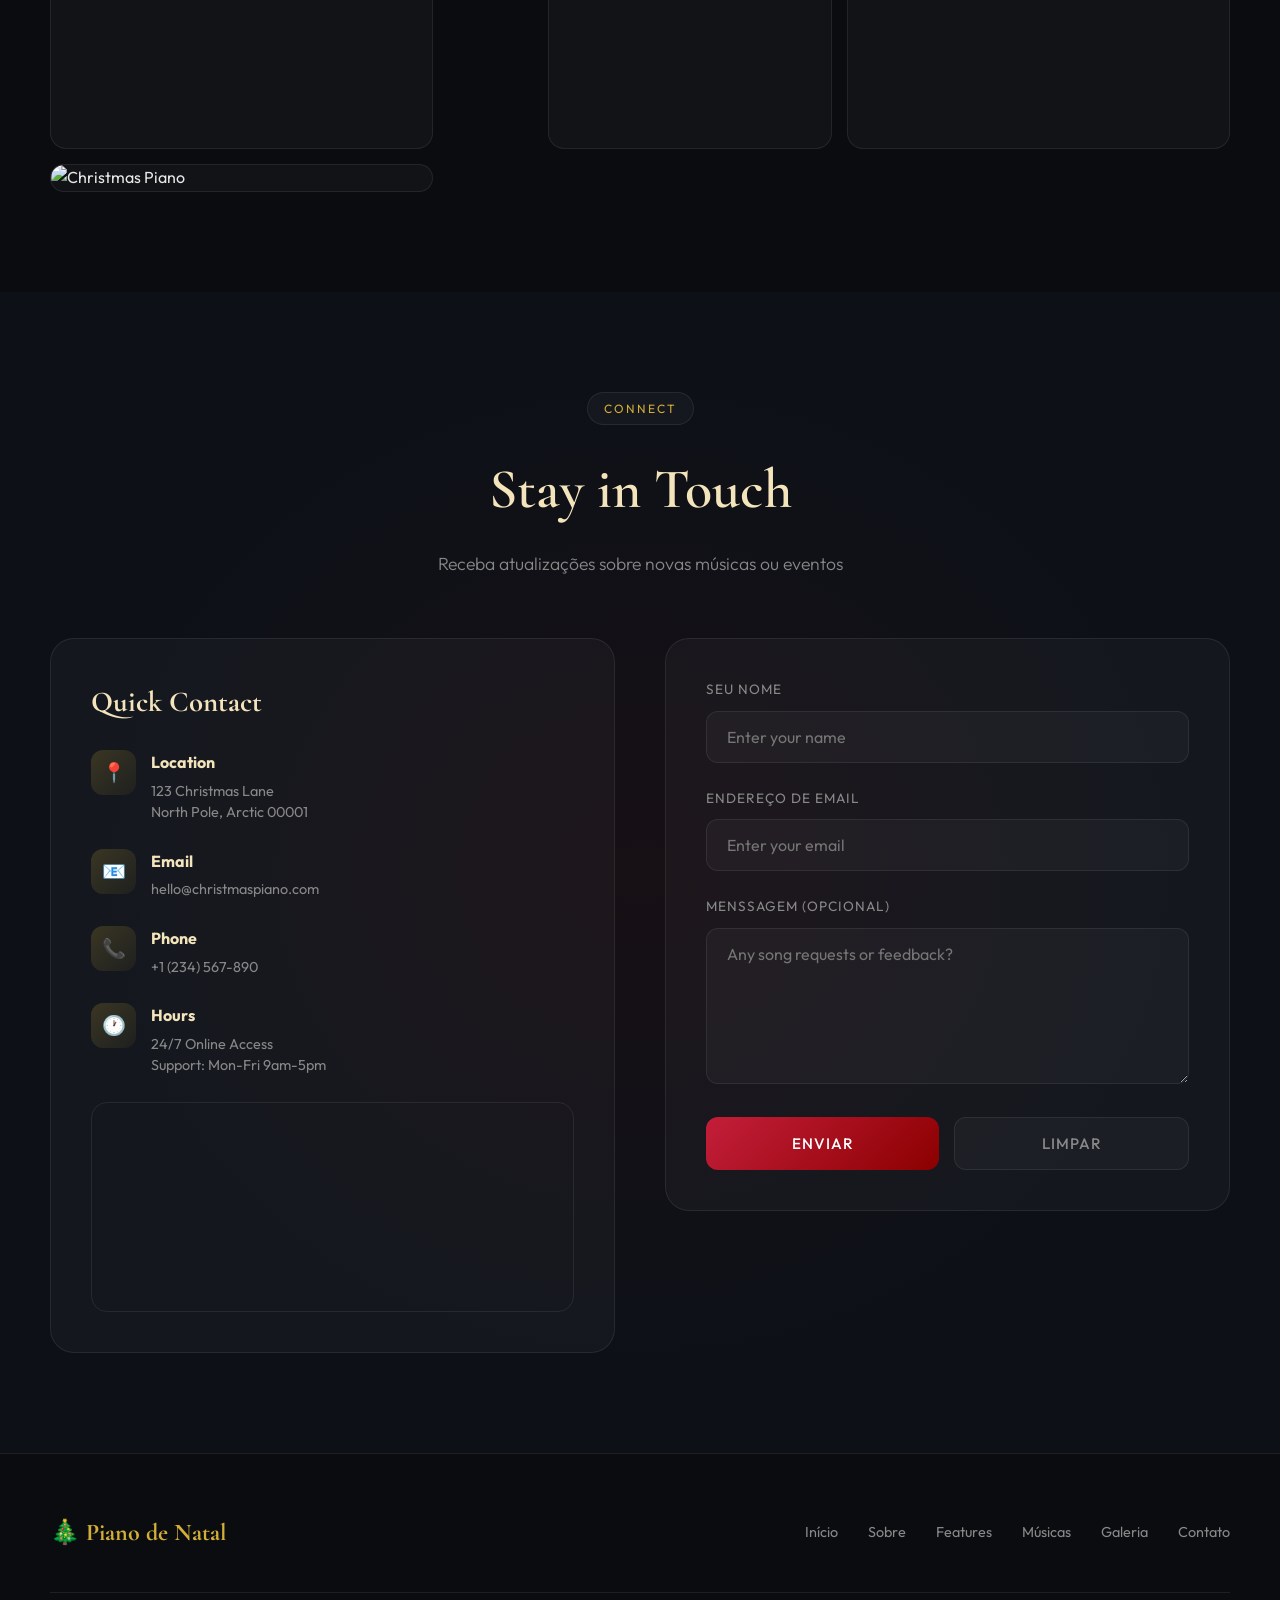
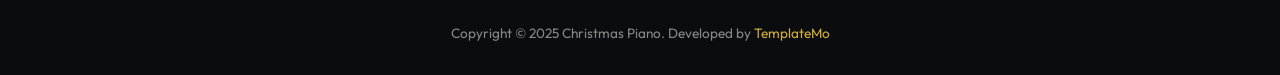
==== commit 48734156: "Update index.html" ====
--- a/index.html
+++ b/index.html
@@ -1,5 +1,5 @@
 <!DOCTYPE html>
-<html lang="en">
+<html lang="pt-BR">
 <head>
     <meta charset="UTF-8">
     <meta name="viewport" content="width=device-width, initial-scale=1.0">
@@ -74,7 +74,7 @@
         <div class="hero-content">
             <span class="hero-badge">✨ Holiday Season 2025</span>
             <h1>Christmas Piano</h1>
-            <p class="hero-subtitle">Experience the magic of Christmas through beautiful piano melodies. Play, listen, and celebrate the season.</p>
+            <p class="hero-subtitle">Experiêncie a mágica de natal através de melodias de piano. Toque, ouça e celebre</p>
         </div>
 
         <!-- Mini Piano Player -->
@@ -268,7 +268,7 @@
                     </svg>
                 </div>
                 <h3>Speed Control</h3>
-                <p>Adjust playback speed to your preference. Slow it down to learn the melody or speed it up for variety.</p>
+                <p>Ajuste a velocidade de reprodução de acordo com sua preferência. Reduza se quiser aprender a melodia ou aumente para variar.</p>
             </div>
         </div>
     </section>
@@ -277,15 +277,15 @@
     <section id="songs">
         <div class="section-header">
             <span class="section-badge">Library</span>
-            <h2>Christmas Classics</h2>
-            <p class="section-desc">A curated collection of beloved holiday melodies</p>
+            <h2>Clássicos de Natal</h2>
+            <p class="section-desc">Uma coleção selecionada de melodias natalinas amadas</p>
         </div>
         <div class="songs-grid">
             <a href="https://www.youtube.com/watch?v=E8gmARGvPlI" target="_blank" rel="noopener" class="song-card">
                 <div class="song-card-icon">🎄</div>
                 <div class="song-card-info">
                     <div class="song-card-title">Last Christmas</div>
-                    <div class="song-card-meta">Wham! • Classic Pop</div>
+                    <div class="song-card-meta">Wham! • Pop Clássico</div>
                 </div>
                 <div class="song-card-duration">↗</div>
             </a>
@@ -293,7 +293,7 @@
                 <div class="song-card-icon">🔔</div>
                 <div class="song-card-info">
                     <div class="song-card-title">Jingle Bells</div>
-                    <div class="song-card-meta">Traditional • Classic</div>
+                    <div class="song-card-meta">Tradicional • Clássico</div>
                 </div>
                 <div class="song-card-duration">↗</div>
             </a>
@@ -301,7 +301,7 @@
                 <div class="song-card-icon">🎁</div>
                 <div class="song-card-info">
                     <div class="song-card-title">We Wish You a Merry Christmas</div>
-                    <div class="song-card-meta">Traditional • Carol</div>
+                    <div class="song-card-meta">Tradicional • Carol</div>
                 </div>
                 <div class="song-card-duration">↗</div>
             </a>
@@ -309,7 +309,7 @@
                 <div class="song-card-icon">🌟</div>
                 <div class="song-card-info">
                     <div class="song-card-title">Silent Night</div>
-                    <div class="song-card-meta">Traditional • Hymn</div>
+                    <div class="song-card-meta">Tracitional • Hymn</div>
                 </div>
                 <div class="song-card-duration">↗</div>
             </a>
@@ -317,7 +317,7 @@
                 <div class="song-card-icon">❄️</div>
                 <div class="song-card-info">
                     <div class="song-card-title">White Christmas</div>
-                    <div class="song-card-meta">Bing Crosby • Classic</div>
+                    <div class="song-card-meta">Bing Crosby • Clássico</div>
                 </div>
                 <div class="song-card-duration">↗</div>
             </a>
@@ -325,7 +325,7 @@
                 <div class="song-card-icon">🌲</div>
                 <div class="song-card-info">
                     <div class="song-card-title">O Christmas Tree</div>
-                    <div class="song-card-meta">Traditional • German Carol</div>
+                    <div class="song-card-meta">Tradicional • German Carol</div>
                 </div>
                 <div class="song-card-duration">↗</div>
             </a>
@@ -341,7 +341,7 @@
                 <div class="song-card-icon">☃️</div>
                 <div class="song-card-info">
                     <div class="song-card-title">Let It Snow</div>
-                    <div class="song-card-meta">Dean Martin • Classic</div>
+                    <div class="song-card-meta">Dean Martin • Clássico</div>
                 </div>
                 <div class="song-card-duration">↗</div>
             </a>
@@ -352,7 +352,7 @@
     <section id="gallery">
         <div class="section-header">
             <span class="section-badge">Memories</span>
-            <h2>Christmas Gallery</h2>
+            <h2>Galeria de Natal</h2>
             <p class="section-desc">Capture the festive moments and holiday spirit</p>
         </div>
         <div class="gallery-grid">
@@ -406,7 +406,7 @@
         <div class="section-header">
             <span class="section-badge">Connect</span>
             <h2>Stay in Touch</h2>
-            <p class="section-desc">Get updates on new songs and features</p>
+            <p class="section-desc">Receba atualizações sobre novas músicas ou eventos</p>
         </div>
         <div class="contact-container">
             <!-- Contact Info Column -->
@@ -447,20 +447,20 @@
             <!-- Contact Form Column -->
             <form class="contact-form" id="contactForm">
                 <div class="form-group">
-                    <label for="name">Your Name</label>
+                    <label for="name">Seu Nome</label>
                     <input type="text" id="name" name="name" placeholder="Enter your name" required>
                 </div>
                 <div class="form-group">
-                    <label for="email">Email Address</label>
+                    <label for="email">Endereço de Email</label>
                     <input type="email" id="email" name="email" placeholder="Enter your email" required>
                 </div>
                 <div class="form-group">
-                    <label for="message">Message (Optional)</label>
+                    <label for="message">Menssagem (Opcional)</label>
                     <textarea id="message" name="message" placeholder="Any song requests or feedback?"></textarea>
                 </div>
                 <div class="form-buttons">
-                    <button type="submit" class="btn btn-submit">Submit</button>
-                    <button type="reset" class="btn btn-clear">Clear</button>
+                    <button type="submit" class="btn btn-submit">Enviar</button>
+                    <button type="reset" class="btn btn-clear">Limpar</button>
                 </div>
             </form>
         </div>
@@ -469,14 +469,14 @@
     <!-- Footer -->
     <footer>
         <div class="footer-content">
-            <div class="footer-logo">🎄 Christmas Piano</div>
+            <div class="footer-logo">🎄 Piano de Natal</div>
             <div class="footer-links">
-                <a href="#hero">Home</a>
-                <a href="#about">About</a>
+                <a href="#hero">Início</a>
+                <a href="#about">Sobre</a>
                 <a href="#features">Features</a>
-                <a href="#songs">Songs</a>
-                <a href="#gallery">Gallery</a>
-                <a href="#contact">Contact</a>
+                <a href="#songs">Músicas</a>
+                <a href="#gallery">Galeria</a>
+                <a href="#contact">Contato</a>
             </div>
         </div>
         <div class="footer-bottom">
@@ -489,3 +489,4 @@
 </html>
 
 
+
--- a/templatemo-604-christmas-piano.css
+++ b/templatemo-604-christmas-piano.css
@@ -0,0 +1,1882 @@
+@charset "utf-8";
+/* CSS Document 
+
+TemplateMo 604 Christmas Piano
+
+https://templatemo.com/tm-604-christmas-piano
+
+*/
+
+:root {
+	--gold: #d4af37;
+	--gold-light: #f4e4bc;
+	--red: #c41e3a;
+	--red-dark: #8b0000;
+	--green: #228b22;
+	--green-dark: #0d5d0d;
+	--bg-dark: #0a0c10;
+	--bg-section: #0d1117;
+	--glass-bg: rgba(255, 255, 255, 0.03);
+	--glass-border: rgba(255, 255, 255, 0.08);
+	--text: #e8e8e8;
+	--text-muted: #888;
+}
+
+* {
+	margin: 0;
+	padding: 0;
+	box-sizing: border-box;
+}
+
+html {
+	scroll-behavior: smooth;
+}
+
+body {
+	font-family: 'Outfit', sans-serif;
+	background: var(--bg-dark);
+	color: var(--text);
+	line-height: 1.6;
+	overflow-x: hidden;
+}
+
+/* Snowflakes */
+.snowflakes {
+	position: fixed;
+	top: 0;
+	left: 0;
+	width: 100%;
+	height: 100%;
+	pointer-events: none;
+	z-index: 1;
+	overflow: hidden;
+}
+
+.snowflake {
+	position: absolute;
+	top: -20px;
+	color: #fff;
+	font-size: 0.8rem;
+	opacity: 0.4;
+	animation: snowfall linear infinite;
+}
+
+@keyframes snowfall {
+	0% {
+		transform: translateY(-20px) rotate(0deg);
+	}
+
+	100% {
+		transform: translateY(100vh) rotate(180deg);
+	}
+}
+
+/* Header - Two Row Design */
+header {
+	position: fixed;
+	top: 0;
+	left: 0;
+	right: 0;
+	z-index: 1000;
+	background: linear-gradient(180deg, rgba(10, 12, 16, 0.98) 0%, rgba(10, 12, 16, 0.95) 100%);
+	backdrop-filter: blur(15px);
+	border-bottom: 1px solid var(--glass-border);
+}
+
+/* Logo Row */
+.header-logo-row {
+	text-align: center;
+	padding: 15px 20px 10px;
+	border-bottom: 1px solid rgba(212, 175, 55, 0.1);
+	position: relative;
+}
+
+.header-logo-row::before,
+.header-logo-row::after {
+	content: '❄';
+	position: absolute;
+	top: 50%;
+	transform: translateY(-50%);
+	color: var(--gold);
+	opacity: 0.5;
+	font-size: 1rem;
+}
+
+.header-logo-row::before {
+	left: 20px;
+}
+
+.header-logo-row::after {
+	right: 20px;
+}
+
+.logo {
+	font-family: 'Cormorant Garamond', serif;
+	font-size: 2rem;
+	font-weight: 700;
+	color: var(--gold);
+	text-decoration: none;
+	display: inline-flex;
+	align-items: center;
+	gap: 12px;
+}
+
+.logo-icon {
+	font-size: 1.6rem;
+	animation: logoGlow 3s ease-in-out infinite;
+}
+
+@keyframes logoGlow {
+
+	0%,
+	100% {
+		filter: drop-shadow(0 0 5px rgba(212, 175, 55, 0.5));
+	}
+
+	50% {
+		filter: drop-shadow(0 0 15px rgba(212, 175, 55, 0.8));
+	}
+}
+
+/* Navigation Row */
+.header-nav-row {
+	padding: 0;
+	position: relative;
+	overflow: hidden;
+}
+
+.header-nav-row::before {
+	content: '';
+	position: absolute;
+	top: 0;
+	left: 0;
+	right: 0;
+	bottom: 0;
+	background: linear-gradient(90deg,
+			transparent 0%,
+			rgba(196, 30, 58, 0.08) 25%,
+			rgba(34, 139, 34, 0.08) 50%,
+			rgba(196, 30, 58, 0.08) 75%,
+			transparent 100%);
+	pointer-events: none;
+}
+
+.nav-container {
+	display: flex;
+	justify-content: center;
+	align-items: center;
+	position: relative;
+	padding: 0 55px;
+}
+
+/* Christmas Decorations */
+.nav-decor {
+	display: flex;
+	align-items: center;
+	gap: 8px;
+	padding: 0 20px;
+	color: var(--gold);
+	opacity: 0.6;
+	font-size: 0.9rem;
+}
+
+.nav-decor .ornament {
+	animation: swing 4s ease-in-out infinite;
+}
+
+@keyframes swing {
+
+	0%,
+	100% {
+		transform: rotate(-5deg);
+	}
+
+	50% {
+		transform: rotate(5deg);
+	}
+}
+
+.nav-links {
+	display: flex;
+	gap: 0;
+	list-style: none;
+	background: rgba(0, 0, 0, 0.2);
+	border-radius: 0;
+	padding: 0;
+}
+
+.nav-links li {
+	position: relative;
+}
+
+.nav-links li::after {
+	content: '✦';
+	position: absolute;
+	right: 0;
+	top: 50%;
+	transform: translateY(-50%);
+	color: var(--gold);
+	opacity: 0.3;
+	font-size: 0.5rem;
+}
+
+.nav-links li:last-child::after {
+	display: none;
+}
+
+.nav-links a {
+	color: var(--text-muted);
+	text-decoration: none;
+	font-size: 0.9rem;
+	font-weight: 400;
+	transition: all 0.3s ease;
+	letter-spacing: 1px;
+	text-transform: uppercase;
+	padding: 15px 25px;
+	display: block;
+	position: relative;
+}
+
+.nav-links a::before {
+	content: '';
+	position: absolute;
+	bottom: 0;
+	left: 50%;
+	width: 0;
+	height: 2px;
+	background: linear-gradient(90deg, var(--red), var(--gold), var(--green));
+	transition: all 0.3s ease;
+	transform: translateX(-50%);
+}
+
+.nav-links a:hover {
+	color: var(--gold);
+	background: rgba(212, 175, 55, 0.05);
+}
+
+.nav-links a:hover::before {
+	width: 60%;
+}
+
+.nav-toggle {
+	display: none;
+	flex-direction: column;
+	gap: 5px;
+	cursor: pointer;
+	padding: 10px;
+	position: absolute;
+	right: 20px;
+	top: 50%;
+	transform: translateY(-50%);
+}
+
+.nav-toggle span {
+	width: 25px;
+	height: 2px;
+	background: var(--gold);
+	transition: all 0.3s ease;
+}
+
+/* Hero Section */
+#hero {
+	min-height: 100vh;
+	display: flex;
+	flex-direction: column;
+	justify-content: center;
+	align-items: center;
+	padding: 160px 20px 60px;
+	position: relative;
+	background: radial-gradient(ellipse at top, rgba(139, 0, 0, 0.15) 0%, transparent 50%),
+		radial-gradient(ellipse at bottom, rgba(13, 93, 13, 0.1) 0%, transparent 50%);
+}
+
+.hero-content {
+	text-align: center;
+	margin-bottom: 50px;
+	position: relative;
+	z-index: 10;
+}
+
+.hero-badge {
+	display: inline-block;
+	padding: 8px 20px;
+	background: var(--glass-bg);
+	border: 1px solid var(--glass-border);
+	border-radius: 50px;
+	font-size: 0.85rem;
+	color: var(--gold);
+	margin-bottom: 25px;
+	letter-spacing: 1px;
+}
+
+h1 {
+	font-family: 'Cormorant Garamond', serif;
+	font-size: clamp(3rem, 8vw, 6rem);
+	font-weight: 700;
+	line-height: 1.1;
+	margin-bottom: 20px;
+	background: linear-gradient(135deg, var(--gold) 0%, var(--gold-light) 50%, var(--gold) 100%);
+	-webkit-background-clip: text;
+	-webkit-text-fill-color: transparent;
+	background-clip: text;
+}
+
+.hero-subtitle {
+	font-size: 1.2rem;
+	color: var(--text-muted);
+	max-width: 500px;
+	margin: 0 auto;
+	font-weight: 300;
+}
+
+/* Mini Piano Player */
+.mini-player {
+	background: var(--glass-bg);
+	border: 1px solid var(--glass-border);
+	border-radius: 24px;
+	padding: 30px;
+	max-width: 500px;
+	width: 100%;
+	backdrop-filter: blur(20px);
+	position: relative;
+	z-index: 10;
+}
+
+.player-header {
+	display: flex;
+	align-items: flex-start;
+	justify-content: space-between;
+	margin-bottom: 25px;
+	min-height: 110px;
+}
+
+.song-info {
+	flex: 1;
+}
+
+.now-playing {
+	font-size: 0.75rem;
+	color: var(--red);
+	text-transform: uppercase;
+	letter-spacing: 2px;
+	margin-bottom: 5px;
+}
+
+.song-title {
+	font-family: 'Cormorant Garamond', serif;
+	font-size: 1.5rem;
+	font-weight: 600;
+	color: var(--gold-light);
+}
+
+.player-controls {
+	display: flex;
+	align-items: center;
+	gap: 15px;
+	align-self: center;
+}
+
+.control-btn {
+	width: 50px;
+	height: 50px;
+	border-radius: 50%;
+	border: none;
+	cursor: pointer;
+	display: flex;
+	align-items: center;
+	justify-content: center;
+	transition: all 0.3s ease;
+}
+
+.play-btn {
+	background: linear-gradient(135deg, var(--red) 0%, var(--red-dark) 100%);
+	color: #fff;
+	font-size: 1.2rem;
+}
+
+.play-btn:hover {
+	transform: scale(1.1);
+	box-shadow: 0 0 30px rgba(196, 30, 58, 0.5);
+}
+
+.nav-btn {
+	width: 36px;
+	height: 36px;
+	background: var(--glass-bg);
+	border: 1px solid var(--glass-border);
+	color: var(--text-muted);
+	font-size: 0.9rem;
+}
+
+.nav-btn:hover {
+	color: var(--gold);
+	border-color: var(--gold);
+}
+
+/* Song Selector */
+.song-selector {
+	display: flex;
+	gap: 10px;
+	margin-bottom: 20px;
+	height: 54px;
+}
+
+.song-tab {
+	flex: 1;
+	padding: 10px 12px;
+	height: 54px;
+	background: transparent;
+	border: 1px solid var(--glass-border);
+	border-radius: 12px;
+	color: var(--text-muted);
+	font-family: 'Outfit', sans-serif;
+	font-size: 0.8rem;
+	line-height: 1.3;
+	cursor: pointer;
+	transition: all 0.3s ease;
+	display: flex;
+	align-items: center;
+	justify-content: center;
+	text-align: center;
+}
+
+.song-tab:hover {
+	border-color: var(--gold);
+	color: var(--gold);
+}
+
+.song-tab.active {
+	background: linear-gradient(135deg, rgba(212, 175, 55, 0.2) 0%, rgba(212, 175, 55, 0.05) 100%);
+	border-color: var(--gold);
+	color: var(--gold);
+}
+
+/* Progress Bar */
+.progress-container {
+	margin-bottom: 20px;
+}
+
+.progress-bar {
+	height: 4px;
+	background: rgba(255, 255, 255, 0.1);
+	border-radius: 2px;
+	overflow: hidden;
+	cursor: pointer;
+}
+
+.progress-fill {
+	height: 100%;
+	width: 0%;
+	background: linear-gradient(90deg, var(--red) 0%, var(--gold) 100%);
+	border-radius: 2px;
+	transition: width 0.1s linear;
+}
+
+.time-display {
+	display: flex;
+	justify-content: space-between;
+	font-size: 0.75rem;
+	color: var(--text-muted);
+	margin-top: 8px;
+}
+
+/* Mini Piano */
+.mini-piano-container {
+	background: linear-gradient(180deg, #1a1a1a 0%, #0d0d0d 100%);
+	border-radius: 12px;
+	padding: 15px 10px 20px;
+	overflow: hidden;
+}
+
+.mini-piano {
+	display: flex;
+	justify-content: center;
+	position: relative;
+	height: 80px;
+}
+
+.mini-key {
+	position: relative;
+	cursor: pointer;
+	transition: all 0.1s ease;
+}
+
+.mini-key.white {
+	width: 28px;
+	height: 80px;
+	background: linear-gradient(180deg, #f8f8f8 0%, #e8e8e8 100%);
+	border: 1px solid #ccc;
+	border-radius: 0 0 4px 4px;
+	margin: 0 1px;
+	z-index: 1;
+}
+
+.mini-key.white:hover {
+	background: linear-gradient(180deg, #fff 0%, #f0f0f0 100%);
+}
+
+.mini-key.white.active {
+	background: linear-gradient(180deg, var(--gold-light) 0%, var(--gold) 100%);
+	transform: translateY(2px);
+}
+
+.mini-key.black {
+	position: absolute;
+	width: 18px;
+	height: 50px;
+	background: linear-gradient(180deg, #333 0%, #111 100%);
+	border-radius: 0 0 3px 3px;
+	z-index: 2;
+	top: 0;
+}
+
+.mini-key.black:hover {
+	background: linear-gradient(180deg, #444 0%, #222 100%);
+}
+
+.mini-key.black.active {
+	background: linear-gradient(180deg, var(--red) 0%, var(--red-dark) 100%);
+	transform: translateY(2px);
+}
+
+/* Player Controls */
+.player-controls-row {
+	display: flex;
+	align-items: center;
+	justify-content: center;
+	gap: 25px;
+	margin-top: 15px;
+	flex-wrap: wrap;
+}
+
+.control-group {
+	display: flex;
+	align-items: center;
+	gap: 8px;
+}
+
+.control-label {
+	font-size: 0.75rem;
+	color: var(--text-muted);
+}
+
+.control-slider {
+	width: 80px;
+	height: 4px;
+	-webkit-appearance: none;
+	appearance: none;
+	background: rgba(255, 255, 255, 0.1);
+	border-radius: 2px;
+	cursor: pointer;
+}
+
+.control-slider::-webkit-slider-thumb {
+	-webkit-appearance: none;
+	appearance: none;
+	width: 14px;
+	height: 14px;
+	background: var(--gold);
+	border-radius: 50%;
+	cursor: pointer;
+}
+
+.control-slider::-moz-range-thumb {
+	width: 14px;
+	height: 14px;
+	background: var(--gold);
+	border-radius: 50%;
+	cursor: pointer;
+	border: none;
+}
+
+.control-value {
+	font-size: 0.75rem;
+	color: var(--gold);
+	min-width: 30px;
+}
+
+/* Repeat Toggle */
+.repeat-toggle {
+	display: flex;
+	align-items: center;
+	gap: 8px;
+}
+
+.toggle-switch {
+	position: relative;
+	width: 42px;
+	height: 22px;
+	background: rgba(255, 255, 255, 0.1);
+	border-radius: 11px;
+	cursor: pointer;
+	transition: all 0.3s ease;
+}
+
+.toggle-switch::after {
+	content: '';
+	position: absolute;
+	top: 3px;
+	left: 3px;
+	width: 16px;
+	height: 16px;
+	background: var(--text-muted);
+	border-radius: 50%;
+	transition: all 0.3s ease;
+}
+
+.toggle-switch.active {
+	background: rgba(212, 175, 55, 0.3);
+}
+
+.toggle-switch.active::after {
+	left: 23px;
+	background: var(--gold);
+}
+
+.repeat-icon {
+	font-size: 0.9rem;
+	opacity: 0.5;
+	transition: all 0.3s ease;
+}
+
+.repeat-toggle.active .repeat-icon {
+	opacity: 1;
+	color: var(--gold);
+}
+
+/* Legacy support */
+.speed-control {
+	display: flex;
+	align-items: center;
+	justify-content: center;
+	gap: 10px;
+	margin-top: 15px;
+}
+
+.speed-label {
+	font-size: 0.75rem;
+	color: var(--text-muted);
+}
+
+.speed-slider {
+	width: 100px;
+	height: 4px;
+	-webkit-appearance: none;
+	appearance: none;
+	background: rgba(255, 255, 255, 0.1);
+	border-radius: 2px;
+	cursor: pointer;
+}
+
+.speed-slider::-webkit-slider-thumb {
+	-webkit-appearance: none;
+	appearance: none;
+	width: 14px;
+	height: 14px;
+	background: var(--gold);
+	border-radius: 50%;
+	cursor: pointer;
+}
+
+.speed-value {
+	font-size: 0.75rem;
+	color: var(--gold);
+	min-width: 35px;
+}
+
+.keyboard-hint {
+	text-align: center;
+	font-size: 0.7rem;
+	color: var(--text-muted);
+	margin-top: 15px;
+	padding-top: 15px;
+	border-top: 1px solid var(--glass-border);
+	opacity: 0.7;
+}
+
+/* Section Styles */
+section {
+	padding: 100px 50px;
+	position: relative;
+	z-index: 10;
+}
+
+.section-header {
+	text-align: center;
+	margin-bottom: 60px;
+}
+
+.section-badge {
+	display: inline-block;
+	padding: 6px 16px;
+	background: var(--glass-bg);
+	border: 1px solid var(--glass-border);
+	border-radius: 50px;
+	font-size: 0.75rem;
+	color: var(--gold);
+	margin-bottom: 20px;
+	text-transform: uppercase;
+	letter-spacing: 2px;
+}
+
+h2 {
+	font-family: 'Cormorant Garamond', serif;
+	font-size: clamp(2rem, 5vw, 3.5rem);
+	font-weight: 600;
+	margin-bottom: 15px;
+	color: var(--gold-light);
+}
+
+.section-desc {
+	color: var(--text-muted);
+	max-width: 600px;
+	margin: 0 auto;
+	font-size: 1.1rem;
+	font-weight: 300;
+}
+
+/* About Section */
+#about {
+	background: var(--bg-section);
+}
+
+.about-grid {
+	display: grid;
+	grid-template-columns: 1fr 1fr;
+	gap: 60px;
+	max-width: 1200px;
+	margin: 0 auto;
+	align-items: center;
+}
+
+.about-media {
+	position: relative;
+	border-radius: 24px;
+	overflow: hidden;
+	background: var(--glass-bg);
+	border: 1px solid var(--glass-border);
+}
+
+.about-media img {
+	width: 100%;
+	height: auto;
+	display: block;
+	aspect-ratio: 16/10;
+	object-fit: cover;
+}
+
+.youtube-btn {
+	position: absolute;
+	bottom: 20px;
+	left: 50%;
+	transform: translateX(-50%);
+	display: inline-flex;
+	align-items: center;
+	gap: 8px;
+	padding: 10px 20px;
+	background: rgba(0, 0, 0, 0.7);
+	backdrop-filter: blur(10px);
+	border: 1px solid rgba(255, 255, 255, 0.15);
+	border-radius: 50px;
+	color: #fff;
+	text-decoration: none;
+	font-size: 0.85rem;
+	font-weight: 500;
+	transition: all 0.3s ease;
+}
+
+.youtube-btn:hover {
+	background: #c41e3a;
+	border-color: #c41e3a;
+	transform: translateX(-50%) translateY(-3px);
+	box-shadow: 0 10px 30px rgba(196, 30, 58, 0.4);
+}
+
+.youtube-btn svg {
+	opacity: 0.9;
+}
+
+.about-content h3 {
+	font-family: 'Cormorant Garamond', serif;
+	font-size: 2rem;
+	color: var(--gold-light);
+	margin-bottom: 20px;
+}
+
+.about-content p {
+	color: var(--text-muted);
+	margin-bottom: 20px;
+	font-size: 1.05rem;
+	line-height: 1.8;
+}
+
+.about-credits {
+	font-size: 0.9rem;
+	color: var(--text-muted);
+	opacity: 0.7;
+	margin-top: 10px;
+}
+
+.about-credits a {
+	color: var(--gold);
+	text-decoration: none;
+}
+
+.about-credits a:hover {
+	text-decoration: underline;
+}
+
+.about-stats {
+	display: flex;
+	gap: 40px;
+	margin-top: 30px;
+}
+
+.stat {
+	text-align: center;
+}
+
+.stat-number {
+	font-family: 'Cormorant Garamond', serif;
+	font-size: 2.5rem;
+	font-weight: 700;
+	color: var(--gold);
+}
+
+.stat-label {
+	font-size: 0.85rem;
+	color: var(--text-muted);
+	text-transform: uppercase;
+	letter-spacing: 1px;
+}
+
+/* Features Section */
+#features {
+	background: var(--bg-dark);
+}
+
+.features-grid {
+	display: grid;
+	grid-template-columns: repeat(3, 1fr);
+	gap: 30px;
+	max-width: 1200px;
+	margin: 0 auto;
+}
+
+.feature-card {
+	background: var(--glass-bg);
+	border: 1px solid var(--glass-border);
+	border-radius: 20px;
+	padding: 40px 30px;
+	text-align: center;
+	transition: all 0.4s ease;
+}
+
+.feature-card:hover {
+	transform: translateY(-10px);
+	border-color: var(--gold);
+	box-shadow: 0 20px 40px rgba(0, 0, 0, 0.3);
+}
+
+.feature-card:hover .feature-icon {
+	background: linear-gradient(135deg, rgba(212, 175, 55, 0.3) 0%, rgba(212, 175, 55, 0.1) 100%);
+}
+
+.feature-card:hover .feature-icon svg {
+	stroke: var(--gold);
+}
+
+.feature-icon {
+	width: 100px;
+	height: 100px;
+	margin: 0 auto 25px;
+	background: linear-gradient(135deg, rgba(212, 175, 55, 0.15) 0%, rgba(212, 175, 55, 0.03) 100%);
+	border-radius: 24px;
+	display: flex;
+	align-items: center;
+	justify-content: center;
+	transition: all 0.3s ease;
+}
+
+.feature-icon svg {
+	width: 56px;
+	height: 56px;
+	stroke: var(--gold-light);
+	transition: all 0.3s ease;
+}
+
+.feature-card h3 {
+	font-family: 'Cormorant Garamond', serif;
+	font-size: 1.4rem;
+	color: var(--gold-light);
+	margin-bottom: 15px;
+}
+
+.feature-card p {
+	color: var(--text-muted);
+	font-size: 0.95rem;
+	line-height: 1.7;
+}
+
+/* Songs Section */
+#songs {
+	background: var(--bg-section);
+}
+
+.songs-grid {
+	display: grid;
+	grid-template-columns: repeat(auto-fill, minmax(280px, 1fr));
+	gap: 25px;
+	max-width: 1200px;
+	margin: 0 auto;
+}
+
+.song-card {
+	background: var(--glass-bg);
+	border: 1px solid var(--glass-border);
+	border-radius: 16px;
+	padding: 25px;
+	display: flex;
+	align-items: center;
+	gap: 20px;
+	transition: all 0.3s ease;
+	cursor: pointer;
+	text-decoration: none;
+	color: inherit;
+}
+
+.song-card:hover {
+	border-color: var(--gold);
+	transform: translateX(5px);
+}
+
+.song-card:hover .song-card-duration {
+	color: var(--gold);
+}
+
+.song-card-icon {
+	width: 50px;
+	height: 50px;
+	background: linear-gradient(135deg, var(--red) 0%, var(--red-dark) 100%);
+	border-radius: 12px;
+	display: flex;
+	align-items: center;
+	justify-content: center;
+	font-size: 1.2rem;
+	flex-shrink: 0;
+}
+
+.song-card-info {
+	flex: 1;
+}
+
+.song-card-title {
+	font-family: 'Cormorant Garamond', serif;
+	font-size: 1.2rem;
+	color: var(--gold-light);
+	margin-bottom: 5px;
+}
+
+.song-card-meta {
+	font-size: 0.8rem;
+	color: var(--text-muted);
+}
+
+.song-card-duration {
+	font-size: 0.85rem;
+	color: var(--text-muted);
+}
+
+/* Gallery Section */
+#gallery {
+	background: var(--bg-dark);
+}
+
+.gallery-grid {
+	max-width: 1200px;
+	margin: 0 auto;
+	display: grid;
+	grid-template-columns: repeat(12, 1fr);
+	grid-template-rows: repeat(3, 180px);
+	gap: 15px;
+}
+
+.gallery-item {
+	position: relative;
+	overflow: hidden;
+	border-radius: 16px;
+	cursor: pointer;
+	background: var(--glass-bg);
+	border: 1px solid var(--glass-border);
+}
+
+.gallery-item:nth-child(1) {
+	grid-column: span 5;
+	grid-row: span 2;
+}
+
+.gallery-item:nth-child(2) {
+	grid-column: span 4;
+	grid-row: span 1;
+}
+
+.gallery-item:nth-child(3) {
+	grid-column: span 3;
+	grid-row: span 1;
+}
+
+.gallery-item:nth-child(4) {
+	grid-column: span 3;
+	grid-row: span 2;
+}
+
+.gallery-item:nth-child(5) {
+	grid-column: span 4;
+	grid-row: span 1;
+}
+
+.gallery-item:nth-child(6) {
+	grid-column: span 4;
+	grid-row: span 1;
+}
+
+.gallery-item:nth-child(7) {
+	grid-column: span 4;
+	grid-row: span 1;
+}
+
+.gallery-item:nth-child(8) {
+	grid-column: span 4;
+	grid-row: span 1;
+}
+
+.gallery-item img {
+	width: 100%;
+	height: 100%;
+	object-fit: cover;
+	transition: transform 0.5s ease;
+}
+
+.gallery-item:hover img {
+	transform: scale(1.1);
+}
+
+.gallery-item::after {
+	content: '';
+	position: absolute;
+	inset: 0;
+	background: linear-gradient(180deg, transparent 60%, rgba(0, 0, 0, 0.6) 100%);
+	opacity: 0;
+	transition: opacity 0.3s ease;
+}
+
+.gallery-item:hover::after {
+	opacity: 1;
+}
+
+.gallery-item .gallery-icon {
+	position: absolute;
+	top: 50%;
+	left: 50%;
+	transform: translate(-50%, -50%) scale(0);
+	width: 50px;
+	height: 50px;
+	background: rgba(212, 175, 55, 0.9);
+	border-radius: 50%;
+	display: flex;
+	align-items: center;
+	justify-content: center;
+	color: #000;
+	font-size: 1.2rem;
+	transition: transform 0.3s ease;
+	z-index: 2;
+}
+
+.gallery-item:hover .gallery-icon {
+	transform: translate(-50%, -50%) scale(1);
+}
+
+/* Lightbox */
+.lightbox {
+	position: fixed;
+	inset: 0;
+	background: rgba(0, 0, 0, 0.95);
+	z-index: 2000;
+	display: flex;
+	align-items: center;
+	justify-content: center;
+	opacity: 0;
+	visibility: hidden;
+	transition: all 0.3s ease;
+}
+
+.lightbox.active {
+	opacity: 1;
+	visibility: visible;
+}
+
+.lightbox-content {
+	max-width: 90vw;
+	max-height: 90vh;
+	position: relative;
+}
+
+.lightbox-content img {
+	max-width: 100%;
+	max-height: 85vh;
+	border-radius: 12px;
+	box-shadow: 0 20px 60px rgba(0, 0, 0, 0.5);
+}
+
+.lightbox-close {
+	position: absolute;
+	top: -50px;
+	right: 0;
+	width: 40px;
+	height: 40px;
+	background: var(--glass-bg);
+	border: 1px solid var(--glass-border);
+	border-radius: 50%;
+	color: #fff;
+	font-size: 1.5rem;
+	cursor: pointer;
+	display: flex;
+	align-items: center;
+	justify-content: center;
+	transition: all 0.3s ease;
+}
+
+.lightbox-close:hover {
+	background: var(--red);
+	border-color: var(--red);
+}
+
+.lightbox-nav {
+	position: absolute;
+	top: 50%;
+	transform: translateY(-50%);
+	width: 50px;
+	height: 50px;
+	background: var(--glass-bg);
+	border: 1px solid var(--glass-border);
+	border-radius: 50%;
+	color: #fff;
+	font-size: 1.2rem;
+	cursor: pointer;
+	display: flex;
+	align-items: center;
+	justify-content: center;
+	transition: all 0.3s ease;
+}
+
+.lightbox-nav:hover {
+	background: var(--gold);
+	color: #000;
+}
+
+.lightbox-prev {
+	left: -70px;
+}
+
+.lightbox-next {
+	right: -70px;
+}
+
+/* Contact Section */
+#contact {
+	background: var(--bg-section);
+	background-image: radial-gradient(ellipse at center, rgba(139, 0, 0, 0.08) 0%, transparent 60%);
+}
+
+.contact-container {
+	max-width: 1200px;
+	margin: 0 auto;
+	display: grid;
+	grid-template-columns: 1fr 1fr;
+	gap: 50px;
+	align-items: start;
+}
+
+.contact-info {
+	background: var(--glass-bg);
+	border: 1px solid var(--glass-border);
+	border-radius: 24px;
+	padding: 40px;
+}
+
+.contact-info h3 {
+	font-family: 'Cormorant Garamond', serif;
+	font-size: 1.8rem;
+	color: var(--gold-light);
+	margin-bottom: 25px;
+}
+
+.contact-item {
+	display: flex;
+	align-items: flex-start;
+	gap: 15px;
+	margin-bottom: 25px;
+}
+
+.contact-item-icon {
+	width: 45px;
+	height: 45px;
+	background: linear-gradient(135deg, rgba(212, 175, 55, 0.2) 0%, rgba(212, 175, 55, 0.05) 100%);
+	border-radius: 12px;
+	display: flex;
+	align-items: center;
+	justify-content: center;
+	font-size: 1.2rem;
+	flex-shrink: 0;
+}
+
+.contact-item-content h4 {
+	font-size: 1rem;
+	color: var(--gold-light);
+	margin-bottom: 5px;
+}
+
+.contact-item-content p {
+	font-size: 0.9rem;
+	color: var(--text-muted);
+	line-height: 1.5;
+}
+
+.contact-item-content a {
+	color: var(--text-muted);
+	text-decoration: none;
+	transition: color 0.3s ease;
+}
+
+.contact-item-content a:hover {
+	color: var(--gold);
+}
+
+.contact-map {
+	margin-top: 25px;
+	border-radius: 16px;
+	overflow: hidden;
+	border: 1px solid var(--glass-border);
+}
+
+.contact-map iframe {
+	width: 100%;
+	height: 200px;
+	border: none;
+	filter: grayscale(100%) invert(92%) contrast(90%);
+}
+
+.contact-form {
+	background: var(--glass-bg);
+	border: 1px solid var(--glass-border);
+	border-radius: 24px;
+	padding: 40px;
+}
+
+.form-group {
+	margin-bottom: 25px;
+}
+
+.form-group label {
+	display: block;
+	font-size: 0.85rem;
+	color: var(--text-muted);
+	margin-bottom: 10px;
+	text-transform: uppercase;
+	letter-spacing: 1px;
+}
+
+.form-group input,
+.form-group textarea {
+	width: 100%;
+	padding: 15px 20px;
+	background: rgba(255, 255, 255, 0.03);
+	border: 1px solid var(--glass-border);
+	border-radius: 12px;
+	color: var(--text);
+	font-family: 'Outfit', sans-serif;
+	font-size: 1rem;
+	transition: all 0.3s ease;
+}
+
+.form-group input:focus,
+.form-group textarea:focus {
+	outline: none;
+	border-color: var(--gold);
+	background: rgba(255, 255, 255, 0.05);
+}
+
+.form-group textarea {
+	min-height: 156px;
+	resize: vertical;
+}
+
+.form-buttons {
+	display: flex;
+	gap: 15px;
+}
+
+.btn {
+	flex: 1;
+	padding: 16px 24px;
+	border: none;
+	border-radius: 12px;
+	font-family: 'Outfit', sans-serif;
+	font-size: 0.95rem;
+	font-weight: 500;
+	cursor: pointer;
+	transition: all 0.3s ease;
+	text-transform: uppercase;
+	letter-spacing: 1px;
+}
+
+.btn-submit {
+	background: linear-gradient(135deg, var(--red) 0%, var(--red-dark) 100%);
+	color: #fff;
+}
+
+.btn-submit:hover {
+	transform: translateY(-3px);
+	box-shadow: 0 10px 30px rgba(196, 30, 58, 0.4);
+}
+
+.btn-clear {
+	background: var(--glass-bg);
+	border: 1px solid var(--glass-border);
+	color: var(--text-muted);
+}
+
+.btn-clear:hover {
+	border-color: var(--gold);
+	color: var(--gold);
+	transform: translateY(-3px);
+}
+
+.submit-btn {
+	width: 100%;
+	padding: 18px;
+	background: linear-gradient(135deg, var(--red) 0%, var(--red-dark) 100%);
+	border: none;
+	border-radius: 12px;
+	color: #fff;
+	font-family: 'Outfit', sans-serif;
+	font-size: 1rem;
+	font-weight: 500;
+	cursor: pointer;
+	transition: all 0.3s ease;
+	text-transform: uppercase;
+	letter-spacing: 2px;
+}
+
+.submit-btn:hover {
+	transform: translateY(-3px);
+	box-shadow: 0 10px 30px rgba(196, 30, 58, 0.4);
+}
+
+/* Footer */
+footer {
+	background: var(--bg-dark);
+	padding: 60px 50px 30px;
+	position: relative;
+	z-index: 10;
+	border-top: 1px solid var(--glass-border);
+}
+
+.footer-content {
+	max-width: 1200px;
+	margin: 0 auto;
+	display: flex;
+	justify-content: space-between;
+	align-items: center;
+	flex-wrap: wrap;
+	gap: 30px;
+}
+
+.footer-logo {
+	font-family: 'Cormorant Garamond', serif;
+	font-size: 1.5rem;
+	font-weight: 700;
+	color: var(--gold);
+}
+
+.footer-links {
+	display: flex;
+	gap: 30px;
+}
+
+.footer-links a {
+	color: var(--text-muted);
+	text-decoration: none;
+	font-size: 0.9rem;
+	transition: color 0.3s ease;
+}
+
+.footer-links a:hover {
+	color: var(--gold);
+}
+
+.footer-bottom {
+	max-width: 1200px;
+	margin: 40px auto 0;
+	padding-top: 30px;
+	border-top: 1px solid var(--glass-border);
+	text-align: center;
+	color: var(--text-muted);
+	font-size: 0.85rem;
+}
+
+.footer-bottom a {
+	color: var(--gold);
+	text-decoration: none;
+}
+
+/* Authentication Styles */
+.auth-buttons {
+    display: flex;
+    gap: 12px;
+    align-items: center;
+    margin-left: auto;
+}
+
+.btn-login {
+    padding: 8px 20px;
+    border: 2px solid var(--red);
+    border-radius: 30px;
+    color: var(--red);
+    font-weight: 500;
+    text-decoration: none;
+    transition: all 0.3s;
+}
+
+.btn-login:hover {
+    background: var(--red);
+    color: white;
+}
+
+.btn-register {
+    padding: 8px 20px;
+    background: var(--red);
+    border-radius: 30px;
+    color: white;
+    font-weight: 500;
+    text-decoration: none;
+    transition: all 0.3s;
+}
+
+.btn-register:hover {
+    background: var(--red-dark);
+    transform: translateY(-2px);
+}
+
+.user-avatar {
+    position: relative;
+    width: 45px;
+    height: 45px;
+    border-radius: 50%;
+    background: linear-gradient(135deg, var(--red), var(--red-dark));
+    display: flex;
+    align-items: center;
+    justify-content: center;
+    color: white;
+    font-weight: bold;
+    font-size: 18px;
+    cursor: pointer;
+    margin-left: auto;
+}
+
+.avatar-dropdown {
+    position: absolute;
+    top: 100%;
+    right: 0;
+    width: 150px;
+    background: white;
+    border-radius: 8px;
+    box-shadow: 0 4px 20px rgba(0,0,0,0.15);
+    padding: 10px 0;
+    margin-top: 10px;
+    display: none;
+    z-index: 1000;
+}
+
+.avatar-dropdown a {
+    display: block;
+    padding: 8px 16px;
+    color: #333;
+    text-decoration: none;
+    transition: background 0.3s;
+}
+
+.avatar-dropdown a:hover {
+    background: #f5f5f5;
+    color: var(--red);
+}
+
+.user-avatar:hover .avatar-dropdown {
+    display: block;
+}
+
+/* Authentication Pages Styles */
+.auth-container {
+    min-height: 100vh;
+    display: flex;
+    align-items: center;
+    justify-content: center;
+    background: linear-gradient(135deg, var(--green-dark), var(--green));
+    padding: 20px;
+}
+
+.auth-card {
+    background: white;
+    border-radius: 20px;
+    box-shadow: 0 20px 60px rgba(0,0,0,0.3);
+    padding: 40px;
+    width: 100%;
+    max-width: 400px;
+    position: relative;
+    overflow: hidden;
+}
+
+.auth-card::before {
+    content: "🎄";
+    position: absolute;
+    top: -20px;
+    right: -20px;
+    font-size: 120px;
+    opacity: 0.1;
+    transform: rotate(15deg);
+}
+
+.auth-header {
+    text-align: center;
+    margin-bottom: 30px;
+}
+
+.auth-header h2 {
+    font-family: 'Cormorant Garamond', serif;
+    font-size: 36px;
+    color: var(--green-dark);
+    margin-bottom: 10px;
+}
+
+.auth-header p {
+    color: #666;
+    font-size: 1rem;
+}
+
+.auth-form .form-group {
+    margin-bottom: 20px;
+}
+
+.auth-form label {
+    display: block;
+    margin-bottom: 8px;
+    color: #333;
+    font-weight: 500;
+}
+
+.auth-form input {
+    width: 100%;
+    padding: 12px;
+    border: 2px solid #e0e0e0;
+    border-radius: 10px;
+    font-size: 16px;
+    transition: border-color 0.3s;
+}
+
+.auth-form input:focus {
+    outline: none;
+    border-color: var(--red);
+}
+
+.auth-btn {
+    width: 100%;
+    padding: 14px;
+    background: var(--red);
+    color: white;
+    border: none;
+    border-radius: 30px;
+    font-size: 16px;
+    font-weight: 600;
+    cursor: pointer;
+    transition: background 0.3s;
+    margin-top: 10px;
+}
+
+.auth-btn:hover {
+    background: var(--red-dark);
+    transform: translateY(-2px);
+    box-shadow: 0 10px 30px rgba(196, 30, 58, 0.4);
+}
+
+.auth-links {
+    text-align: center;
+    margin-top: 20px;
+}
+
+.auth-links a {
+    color: var(--red);
+    text-decoration: none;
+    transition: color 0.3s;
+}
+
+.auth-links a:hover {
+    color: var(--red-dark);
+    text-decoration: underline;
+}
+
+.error-message {
+    background: #ffebee;
+    color: #c62828;
+    padding: 10px;
+    border-radius: 8px;
+    margin-bottom: 20px;
+    display: none;
+}
+
+.success-message {
+    background: #e8f5e8;
+    color: var(--green-dark);
+    padding: 10px;
+    border-radius: 8px;
+    margin-bottom: 20px;
+    display: none;
+}
+
+.back-home {
+    display: inline-block;
+    margin-top: 20px;
+    color: #666;
+    text-decoration: none;
+    font-size: 14px;
+    transition: color 0.3s;
+}
+
+.back-home:hover {
+    color: var(--red);
+}
+
+/* Responsive */
+@media (max-width: 1024px) {
+	.about-grid {
+		grid-template-columns: 1fr;
+		gap: 40px;
+	}
+
+	.features-grid {
+		grid-template-columns: repeat(2, 1fr);
+	}
+
+	.gallery-grid {
+		grid-template-columns: repeat(6, 1fr);
+		grid-template-rows: repeat(4, 150px);
+	}
+
+	.gallery-item:nth-child(1) {
+		grid-column: span 3;
+		grid-row: span 2;
+	}
+
+	.gallery-item:nth-child(2) {
+		grid-column: span 3;
+		grid-row: span 1;
+	}
+
+	.gallery-item:nth-child(3) {
+		grid-column: span 3;
+		grid-row: span 1;
+	}
+
+	.gallery-item:nth-child(4) {
+		grid-column: span 2;
+		grid-row: span 1;
+	}
+
+	.gallery-item:nth-child(5) {
+		grid-column: span 2;
+		grid-row: span 1;
+	}
+
+	.gallery-item:nth-child(6) {
+		grid-column: span 2;
+		grid-row: span 1;
+	}
+
+	.gallery-item:nth-child(7) {
+		grid-column: span 3;
+		grid-row: span 1;
+	}
+
+	.gallery-item:nth-child(8) {
+		grid-column: span 3;
+		grid-row: span 1;
+	}
+
+	.lightbox-prev {
+		left: 10px;
+	}
+
+	.lightbox-next {
+		right: 10px;
+	}
+}
+
+@media (max-width: 768px) {
+
+	.header-logo-row::before,
+	.header-logo-row::after {
+		display: none;
+	}
+
+	.header-nav-row {
+		min-height: 50px;
+	}
+
+	.nav-container {
+		min-height: 50px;
+	}
+
+	.nav-decor {
+		display: none;
+	}
+
+	.nav-links {
+		position: fixed;
+		top: 0;
+		right: -100%;
+		width: 100%;
+		height: 100vh;
+		background: var(--bg-dark);
+		flex-direction: column;
+		justify-content: center;
+		align-items: center;
+		gap: 0;
+		transition: right 0.3s ease;
+		z-index: 1001;
+	}
+
+	.nav-links.active {
+		right: 0;
+	}
+
+	.nav-toggle {
+		display: flex;
+		z-index: 1002;
+	}
+
+	.nav-links li::after {
+		display: none;
+	}
+
+	.nav-links a {
+		padding: 20px 40px;
+		font-size: 1.1rem;
+	}
+
+	.nav-toggle.active span:nth-child(1) {
+		transform: rotate(45deg) translate(5px, 5px);
+	}
+
+	.nav-toggle.active span:nth-child(2) {
+		opacity: 0;
+	}
+
+	.nav-toggle.active span:nth-child(3) {
+		transform: rotate(-45deg) translate(5px, -5px);
+	}
+
+	section {
+		padding: 60px 20px;
+	}
+
+	.features-grid {
+		grid-template-columns: 1fr;
+	}
+
+	.song-selector {
+		flex-direction: column;
+		height: auto;
+	}
+
+	.song-tab {
+		height: 44px;
+	}
+
+	.mini-player {
+		padding: 20px;
+	}
+
+	.player-controls-row {
+		flex-direction: column;
+		gap: 15px;
+	}
+
+	.control-group {
+		width: 100%;
+		justify-content: center;
+	}
+
+	.control-slider {
+		width: 120px;
+	}
+
+	.repeat-toggle {
+		margin-top: 5px;
+	}
+
+	.about-stats {
+		gap: 20px;
+	}
+
+	.gallery-grid {
+		grid-template-columns: 1fr 1fr;
+		grid-template-rows: auto;
+	}
+
+	.gallery-item {
+		grid-column: span 1 !important;
+		grid-row: span 1 !important;
+		height: 150px;
+	}
+
+	.gallery-item:nth-child(1) {
+		grid-column: span 2 !important;
+		height: 200px;
+	}
+
+	.footer-content {
+		flex-direction: column;
+		text-align: center;
+	}
+
+	.footer-links {
+		flex-wrap: wrap;
+		justify-content: center;
+	}
+
+	.contact-form {
+		padding: 30px 20px;
+	}
+
+	.contact-container {
+		grid-template-columns: 1fr;
+	}
+
+	.contact-info {
+		padding: 30px 20px;
+	}
+    
+    /* Authentication Responsive */
+    .auth-buttons {
+        margin-left: 0;
+        margin-top: 10px;
+        justify-content: center;
+    }
+    
+    .auth-card {
+        padding: 30px 20px;
+    }
+    
+    .auth-header h2 {
+        font-size: 28px;
+    }
+}
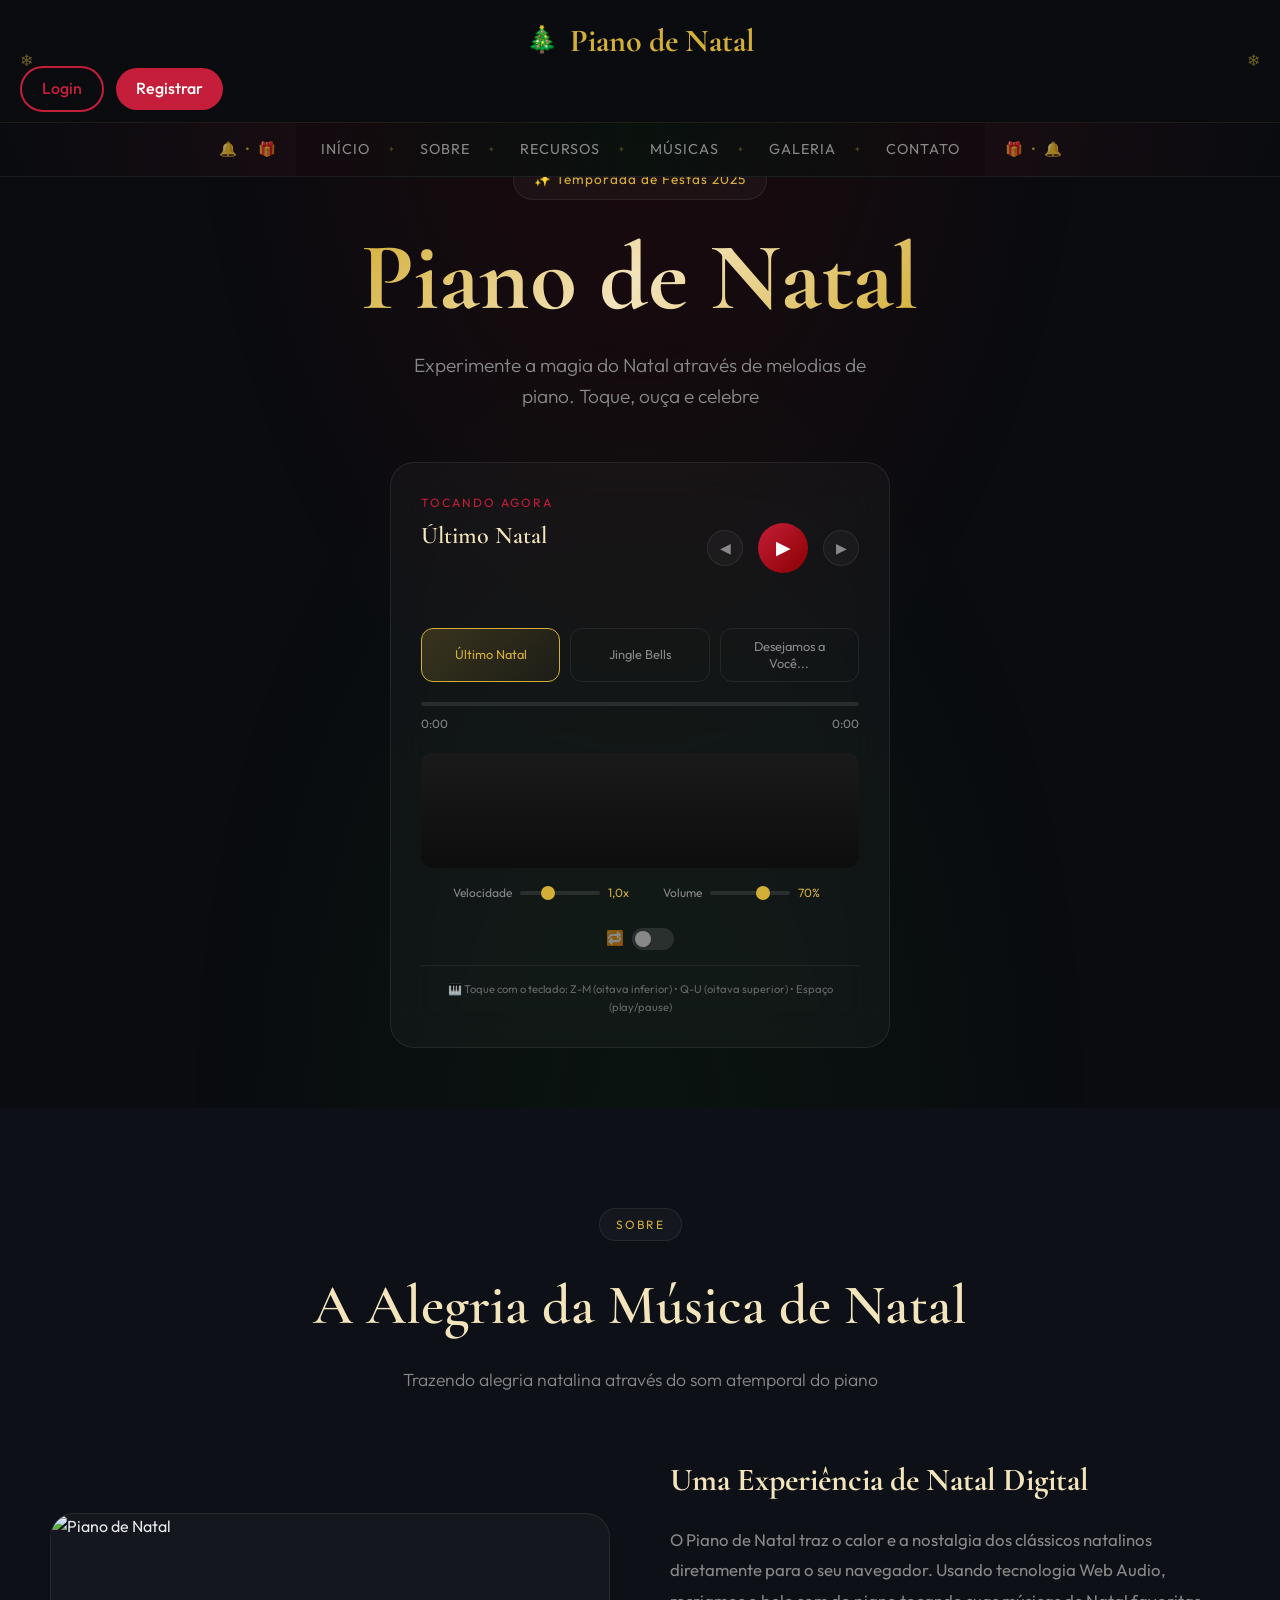
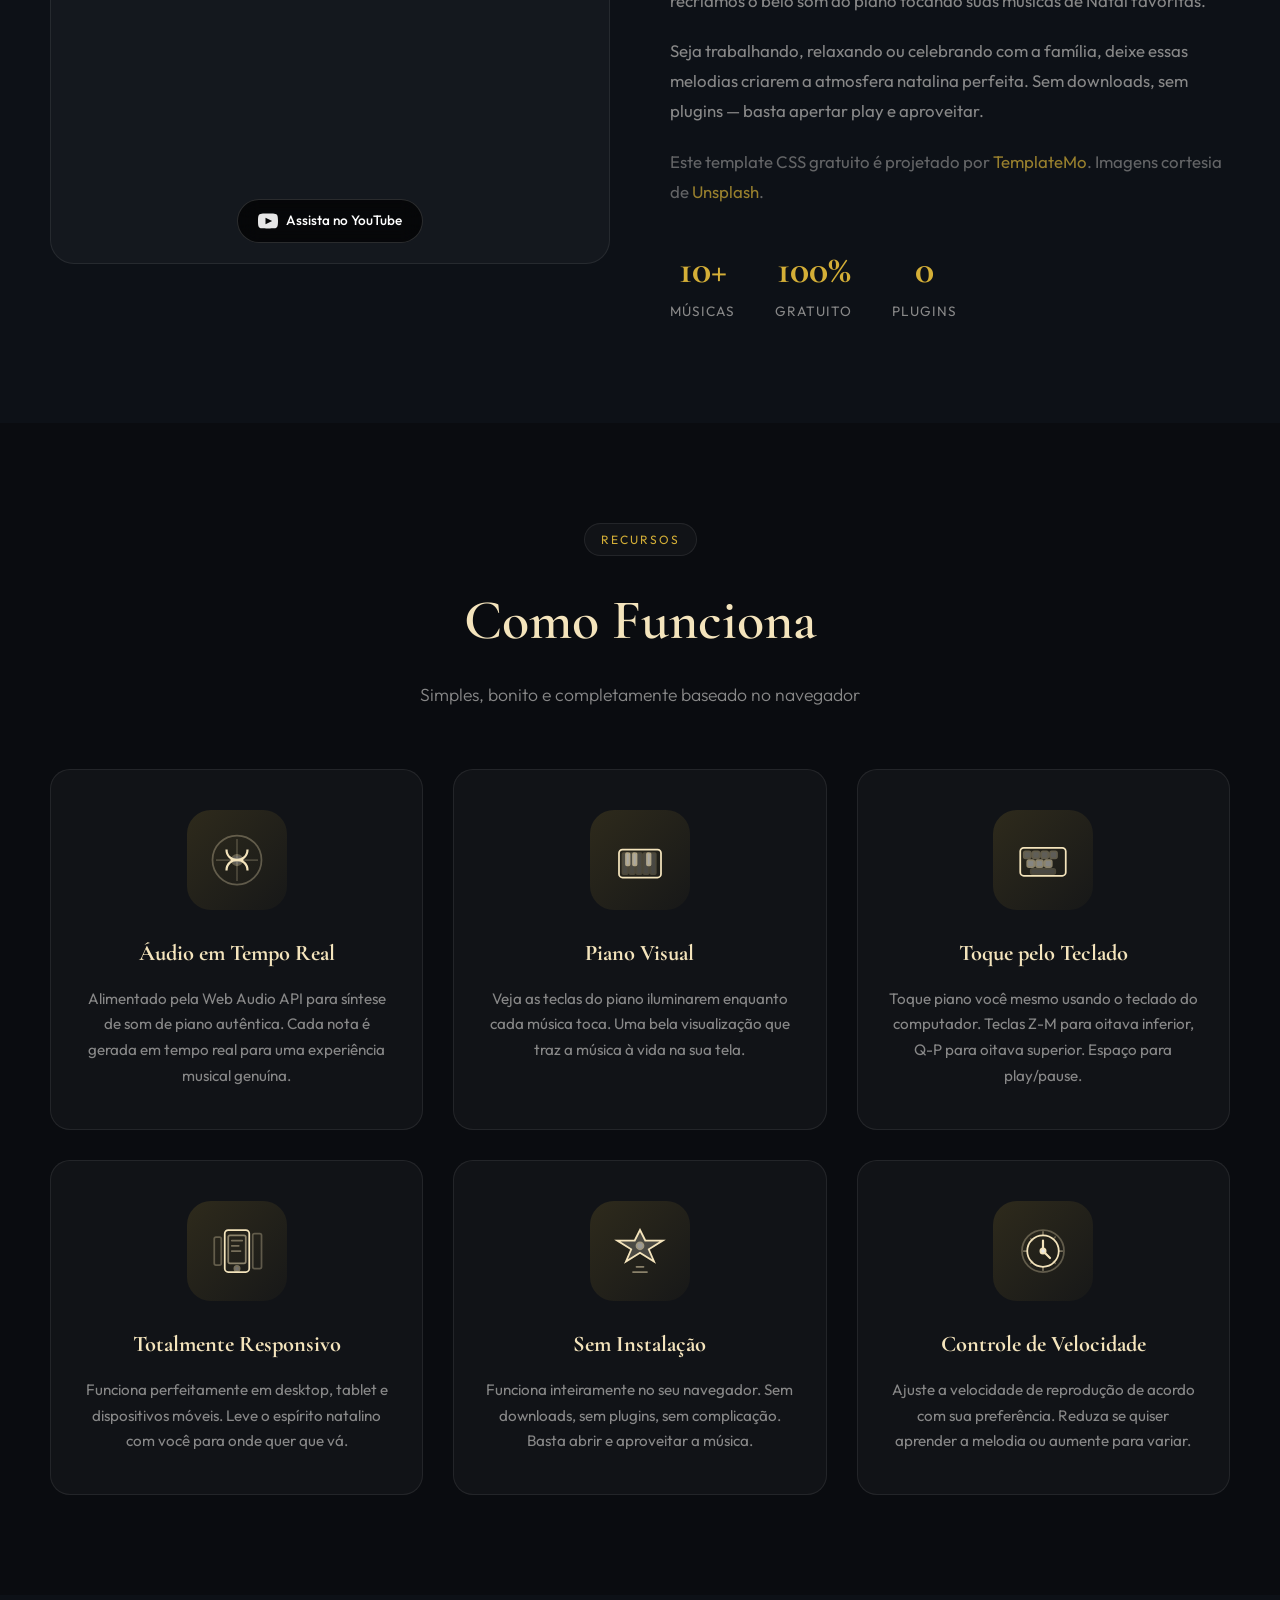
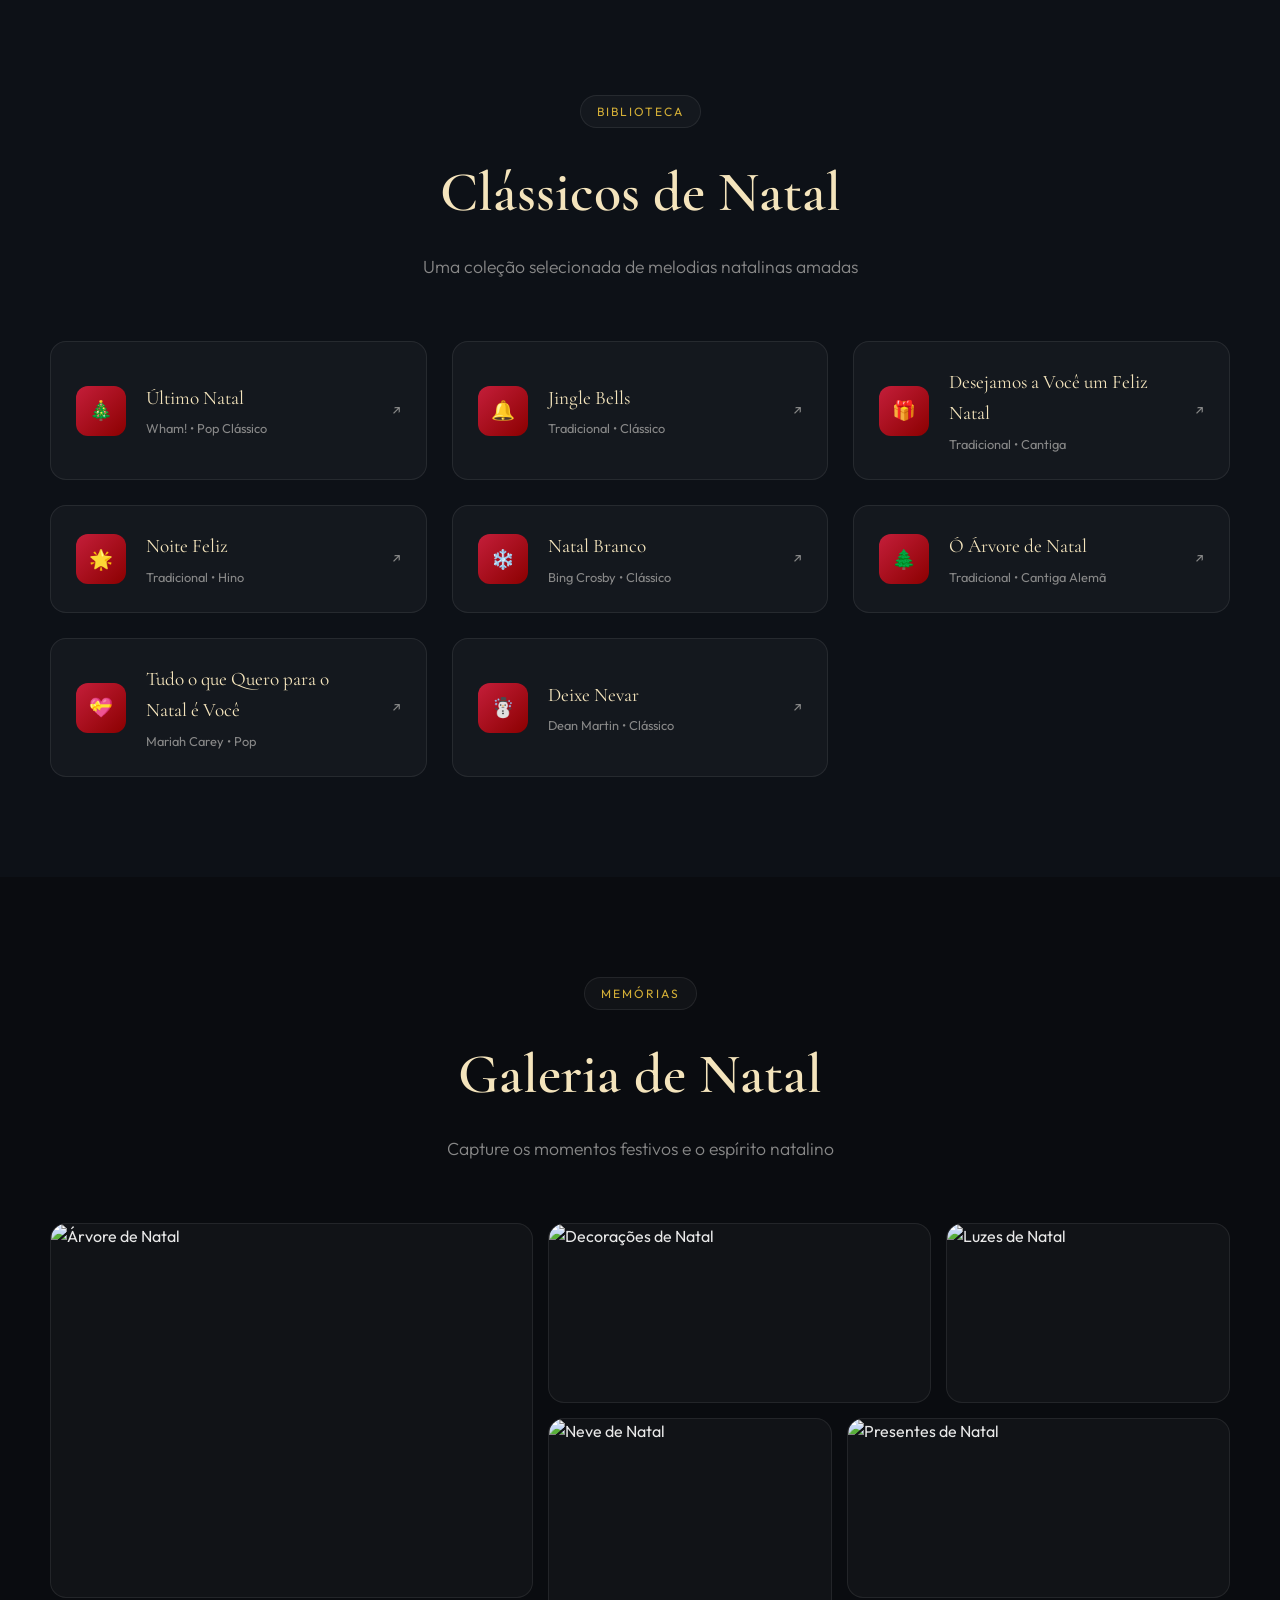
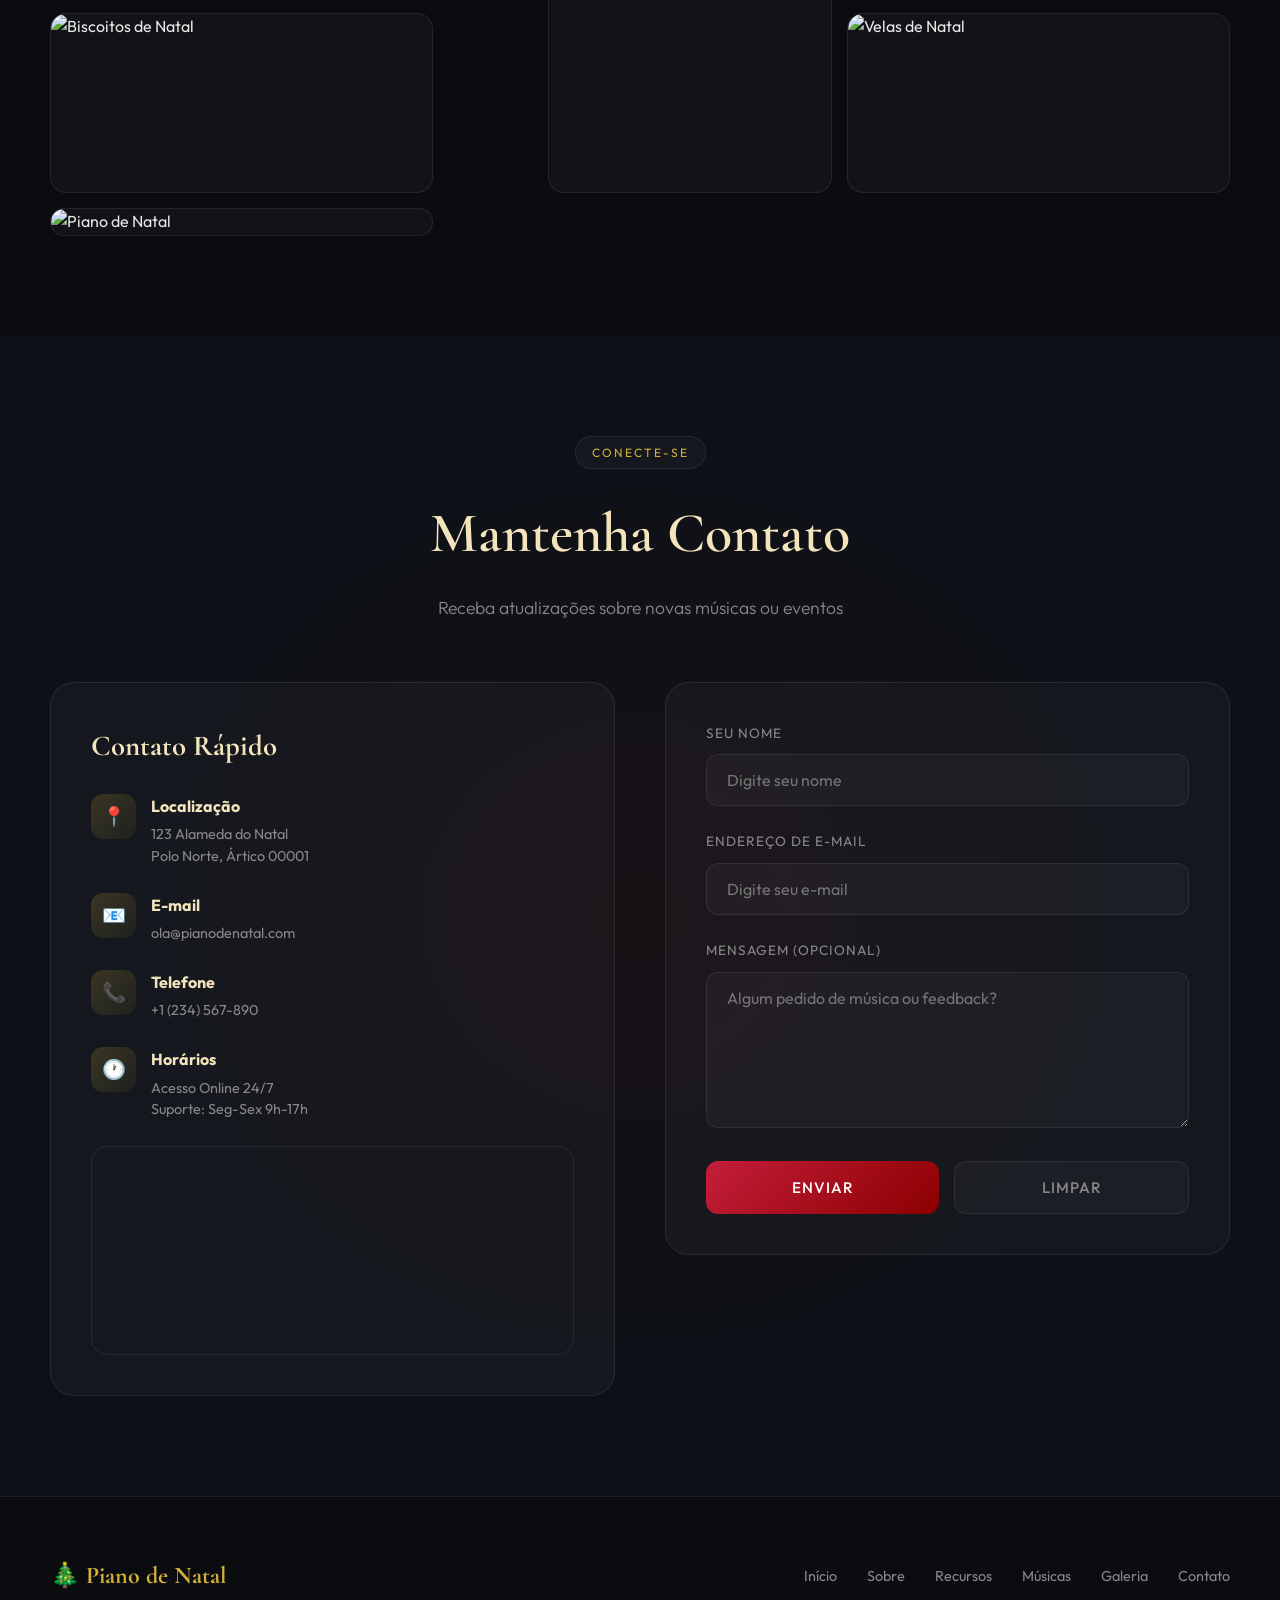
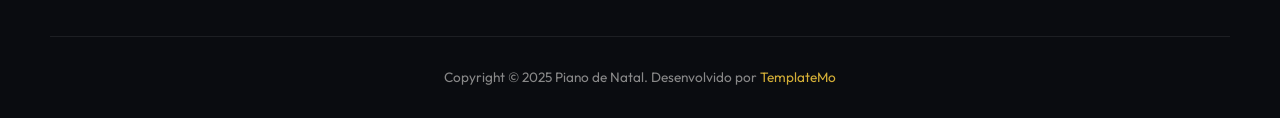
==== commit 1a78f483: "Update index.html" ====
--- a/index.html
+++ b/index.html
@@ -3,23 +3,22 @@
 <head>
     <meta charset="UTF-8">
     <meta name="viewport" content="width=device-width, initial-scale=1.0">
-    <title>Christmas Piano</title>
+    <title>Piano de Natal</title>
     <link href="https://fonts.googleapis.com/css2?family=Cormorant+Garamond:wght@400;500;600;700&family=Outfit:wght@300;400;500;600&display=swap" rel="stylesheet">
     <link rel="stylesheet" href="templatemo-604-christmas-piano.css">
 
 </head>
 <body>
-    <!-- Snowflakes -->
+    <!-- Flocos de neve -->
     <div class="snowflakes" id="snowflakes"></div>
 
-    <!-- Header -->
+    <!-- Cabeçalho -->
     <header>
-        <!-- Logo Row -->
-        <!-- Logo Row -->
+        <!-- Linha do Logo -->
         <div class="header-logo-row">
             <a href="#hero" class="logo">
                 <span class="logo-icon">🎄</span>
-                Christmas Piano
+                Piano de Natal
             </a>
             <!-- Botões de conta -->
             <div class="auth-buttons" id="authButtons">
@@ -35,11 +34,8 @@
                 </div>
             </div>
         </div>
-    <!-- Resto do header permanece igual -->
-    <div class="header-nav-row">
-        <!-- ... -->
-    </div>
-        <!-- Navigation Row -->
+
+        <!-- Linha de Navegação -->
         <div class="header-nav-row">
             <div class="nav-container">
                 <div class="nav-decor">
@@ -48,12 +44,12 @@
                     <span class="ornament">🎁</span>
                 </div>
                 <ul class="nav-links" id="navLinks">
-                    <li><a href="#hero">Home</a></li>
-                    <li><a href="#about">About</a></li>
-                    <li><a href="#features">Features</a></li>
-                    <li><a href="#songs">Songs</a></li>
-                    <li><a href="#gallery">Gallery</a></li>
-                    <li><a href="#contact">Contact</a></li>
+                    <li><a href="#hero">Início</a></li>
+                    <li><a href="#about">Sobre</a></li>
+                    <li><a href="#features">Recursos</a></li>
+                    <li><a href="#songs">Músicas</a></li>
+                    <li><a href="#gallery">Galeria</a></li>
+                    <li><a href="#contact">Contato</a></li>
                 </ul>
                 <div class="nav-decor">
                     <span class="ornament">🎁</span>
@@ -69,20 +65,20 @@
         </div>
     </header>
 
-    <!-- Hero Section -->
+    <!-- Seção Hero -->
     <section id="hero">
         <div class="hero-content">
-            <span class="hero-badge">✨ Holiday Season 2025</span>
-            <h1>Christmas Piano</h1>
-            <p class="hero-subtitle">Experiêncie a mágica de natal através de melodias de piano. Toque, ouça e celebre</p>
-        </div>
-
-        <!-- Mini Piano Player -->
+            <span class="hero-badge">✨ Temporada de Festas 2025</span>
+            <h1>Piano de Natal</h1>
+            <p class="hero-subtitle">Experimente a magia do Natal através de melodias de piano. Toque, ouça e celebre</p>
+        </div>
+
+        <!-- Mini Tocador de Piano -->
         <div class="mini-player">
             <div class="player-header">
                 <div class="song-info">
-                    <div class="now-playing">Now Playing</div>
-                    <div class="song-title" id="currentSongTitle">Last Christmas</div>
+                    <div class="now-playing">Tocando agora</div>
+                    <div class="song-title" id="currentSongTitle">Último Natal</div>
                 </div>
                 <div class="player-controls">
                     <button class="control-btn nav-btn" id="prevBtn">◀</button>
@@ -92,9 +88,9 @@
             </div>
 
             <div class="song-selector">
-                <button class="song-tab active" data-song="0">Last Christmas</button>
+                <button class="song-tab active" data-song="0">Último Natal</button>
                 <button class="song-tab" data-song="1">Jingle Bells</button>
-                <button class="song-tab" data-song="2">We Wish You...</button>
+                <button class="song-tab" data-song="2">Desejamos a Você...</button>
             </div>
 
             <div class="progress-container">
@@ -113,9 +109,9 @@
 
             <div class="player-controls-row">
                 <div class="control-group">
-                    <span class="control-label">Speed</span>
+                    <span class="control-label">Velocidade</span>
                     <input type="range" class="control-slider" id="speedSlider" min="0.5" max="2" step="0.1" value="1">
-                    <span class="control-value" id="speedValue">1.0x</span>
+                    <span class="control-value" id="speedValue">1,0x</span>
                 </div>
                 <div class="control-group">
                     <span class="control-label">Volume</span>
@@ -129,41 +125,41 @@
             </div>
 
             <div class="keyboard-hint">
-                🎹 Play with keyboard: Z-M (lower) • Q-U (upper) • Space (play/pause)
-            </div>
-        </div>
-    </section>
-
-    <!-- About Section -->
+                🎹 Toque com o teclado: Z-M (oitava inferior) • Q-U (oitava superior) • Espaço (play/pause)
+            </div>
+        </div>
+    </section>
+
+    <!-- Seção Sobre -->
     <section id="about">
         <div class="section-header">
-            <span class="section-badge">About</span>
-            <h2>The Joy of Christmas Music</h2>
-            <p class="section-desc">Bringing holiday cheer through the timeless sound of piano</p>
+            <span class="section-badge">Sobre</span>
+            <h2>A Alegria da Música de Natal</h2>
+            <p class="section-desc">Trazendo alegria natalina através do som atemporal do piano</p>
         </div>
         <div class="about-grid">
             <div class="about-media">
-                <img src="images/about-piano.jpg" alt="Christmas Piano">
+                <img src="images/about-piano.jpg" alt="Piano de Natal">
                 <a href="https://www.youtube.com/watch?v=E8gmARGvPlI" target="_blank" rel="noopener" class="youtube-btn">
                     <svg width="20" height="20" viewBox="0 0 24 24" fill="currentColor">
                         <path d="M19.615 3.184c-3.604-.246-11.631-.245-15.23 0-3.897.266-4.356 2.62-4.385 8.816.029 6.185.484 8.549 4.385 8.816 3.6.245 11.626.246 15.23 0 3.897-.266 4.356-2.62 4.385-8.816-.029-6.185-.484-8.549-4.385-8.816zm-10.615 12.816v-8l8 3.993-8 4.007z"/>
                     </svg>
-                    Watch on YouTube
+                    Assista no YouTube
                 </a>
             </div>
             <div class="about-content">
-                <h3>A Digital Christmas Experience</h3>
-                <p>Christmas Piano brings the warmth and nostalgia of holiday classics right to your browser. Using Web Audio technology, we've recreated the beautiful sound of piano playing your favorite Christmas songs.</p>
-                <p>Whether you're working, relaxing, or celebrating with family, let these melodies set the perfect holiday atmosphere. No downloads, no plugins — just press play and enjoy.</p>
-                <p class="about-credits">This free CSS template is designed by <a href="https://templatemo.com" target="_blank" rel="nofollow noopener">TemplateMo</a>. Images courtesy of <a href="https://unsplash.com" target="_blank" rel="nofollow noopener">Unsplash</a>.</p>
+                <h3>Uma Experiência de Natal Digital</h3>
+                <p>O Piano de Natal traz o calor e a nostalgia dos clássicos natalinos diretamente para o seu navegador. Usando tecnologia Web Audio, recriamos o belo som do piano tocando suas músicas de Natal favoritas.</p>
+                <p>Seja trabalhando, relaxando ou celebrando com a família, deixe essas melodias criarem a atmosfera natalina perfeita. Sem downloads, sem plugins — basta apertar play e aproveitar.</p>
+                <p class="about-credits">Este template CSS gratuito é projetado por <a href="https://templatemo.com" target="_blank" rel="nofollow noopener">TemplateMo</a>. Imagens cortesia de <a href="https://unsplash.com" target="_blank" rel="nofollow noopener">Unsplash</a>.</p>
                 <div class="about-stats">
                     <div class="stat">
                         <div class="stat-number">10+</div>
-                        <div class="stat-label">Songs</div>
+                        <div class="stat-label">Músicas</div>
                     </div>
                     <div class="stat">
                         <div class="stat-number">100%</div>
-                        <div class="stat-label">Free</div>
+                        <div class="stat-label">Gratuito</div>
                     </div>
                     <div class="stat">
                         <div class="stat-number">0</div>
@@ -174,12 +170,12 @@
         </div>
     </section>
 
-    <!-- Features Section -->
+    <!-- Seção Recursos -->
     <section id="features">
         <div class="section-header">
-            <span class="section-badge">Features</span>
-            <h2>How It Works</h2>
-            <p class="section-desc">Simple, beautiful, and completely browser-based</p>
+            <span class="section-badge">Recursos</span>
+            <h2>Como Funciona</h2>
+            <p class="section-desc">Simples, bonito e completamente baseado no navegador</p>
         </div>
         <div class="features-grid">
             <div class="feature-card">
@@ -193,8 +189,8 @@
                         <path d="M26 32h12" stroke-width="3" stroke-linecap="round"/>
                     </svg>
                 </div>
-                <h3>Real-Time Audio</h3>
-                <p>Powered by Web Audio API for authentic piano sound synthesis. Each note is generated in real-time for a genuine musical experience.</p>
+                <h3>Áudio em Tempo Real</h3>
+                <p>Alimentado pela Web Audio API para síntese de som de piano autêntica. Cada nota é gerada em tempo real para uma experiência musical genuína.</p>
             </div>
             <div class="feature-card">
                 <div class="feature-icon">
@@ -210,8 +206,8 @@
                         <rect x="40" y="24" width="4" height="14" rx="1" fill="currentColor" opacity="0.6"/>
                     </svg>
                 </div>
-                <h3>Visual Piano</h3>
-                <p>Watch the piano keys light up as each song plays. A beautiful visualization that brings the music to life on your screen.</p>
+                <h3>Piano Visual</h3>
+                <p>Veja as teclas do piano iluminarem enquanto cada música toca. Uma bela visualização que traz a música à vida na sua tela.</p>
             </div>
             <div class="feature-card">
                 <div class="feature-icon">
@@ -227,8 +223,8 @@
                         <rect x="18" y="42" width="28" height="6" rx="2" fill="currentColor" opacity="0.2"/>
                     </svg>
                 </div>
-                <h3>Keyboard Play</h3>
-                <p>Play the piano yourself using your computer keyboard. Keys Z-M for lower octave, Q-P for upper octave. Space to play/pause.</p>
+                <h3>Toque pelo Teclado</h3>
+                <p>Toque piano você mesmo usando o teclado do computador. Teclas Z-M para oitava inferior, Q-P para oitava superior. Espaço para play/pause.</p>
             </div>
             <div class="feature-card">
                 <div class="feature-icon">
@@ -241,8 +237,8 @@
                         <rect x="50" y="12" width="10" height="40" rx="2" stroke-opacity="0.3"/>
                     </svg>
                 </div>
-                <h3>Fully Responsive</h3>
-                <p>Works perfectly on desktop, tablet, and mobile. Take the Christmas spirit with you wherever you go.</p>
+                <h3>Totalmente Responsivo</h3>
+                <p>Funciona perfeitamente em desktop, tablet e dispositivos móveis. Leve o espírito natalino com você para onde quer que vá.</p>
             </div>
             <div class="feature-card">
                 <div class="feature-icon">
@@ -253,8 +249,8 @@
                         <path d="M28 50h8M24 56h16" stroke-linecap="round" stroke-opacity="0.5"/>
                     </svg>
                 </div>
-                <h3>No Installation</h3>
-                <p>Runs entirely in your browser. No downloads, no plugins, no hassle. Just open and enjoy the music.</p>
+                <h3>Sem Instalação</h3>
+                <p>Funciona inteiramente no seu navegador. Sem downloads, sem plugins, sem complicação. Basta abrir e aproveitar a música.</p>
             </div>
             <div class="feature-card">
                 <div class="feature-icon">
@@ -267,16 +263,16 @@
                         <path d="M18 18l2 2M44 44l2 2M18 46l2-2M44 18l2-2" stroke-linecap="round" stroke-opacity="0.3"/>
                     </svg>
                 </div>
-                <h3>Speed Control</h3>
+                <h3>Controle de Velocidade</h3>
                 <p>Ajuste a velocidade de reprodução de acordo com sua preferência. Reduza se quiser aprender a melodia ou aumente para variar.</p>
             </div>
         </div>
     </section>
 
-    <!-- Songs Section -->
+    <!-- Seção Músicas -->
     <section id="songs">
         <div class="section-header">
-            <span class="section-badge">Library</span>
+            <span class="section-badge">Biblioteca</span>
             <h2>Clássicos de Natal</h2>
             <p class="section-desc">Uma coleção selecionada de melodias natalinas amadas</p>
         </div>
@@ -284,7 +280,7 @@
             <a href="https://www.youtube.com/watch?v=E8gmARGvPlI" target="_blank" rel="noopener" class="song-card">
                 <div class="song-card-icon">🎄</div>
                 <div class="song-card-info">
-                    <div class="song-card-title">Last Christmas</div>
+                    <div class="song-card-title">Último Natal</div>
                     <div class="song-card-meta">Wham! • Pop Clássico</div>
                 </div>
                 <div class="song-card-duration">↗</div>
@@ -300,23 +296,23 @@
             <a href="https://www.youtube.com/watch?v=g-OF7KGyDis" target="_blank" rel="noopener" class="song-card">
                 <div class="song-card-icon">🎁</div>
                 <div class="song-card-info">
-                    <div class="song-card-title">We Wish You a Merry Christmas</div>
-                    <div class="song-card-meta">Tradicional • Carol</div>
+                    <div class="song-card-title">Desejamos a Você um Feliz Natal</div>
+                    <div class="song-card-meta">Tradicional • Cantiga</div>
                 </div>
                 <div class="song-card-duration">↗</div>
             </a>
             <a href="https://www.youtube.com/results?search_query=silent+night+piano+instrumental" target="_blank" rel="noopener" class="song-card">
                 <div class="song-card-icon">🌟</div>
                 <div class="song-card-info">
-                    <div class="song-card-title">Silent Night</div>
-                    <div class="song-card-meta">Tracitional • Hymn</div>
+                    <div class="song-card-title">Noite Feliz</div>
+                    <div class="song-card-meta">Tradicional • Hino</div>
                 </div>
                 <div class="song-card-duration">↗</div>
             </a>
             <a href="https://www.youtube.com/results?search_query=white+christmas+piano" target="_blank" rel="noopener" class="song-card">
                 <div class="song-card-icon">❄️</div>
                 <div class="song-card-info">
-                    <div class="song-card-title">White Christmas</div>
+                    <div class="song-card-title">Natal Branco</div>
                     <div class="song-card-meta">Bing Crosby • Clássico</div>
                 </div>
                 <div class="song-card-duration">↗</div>
@@ -324,15 +320,15 @@
             <a href="https://www.youtube.com/results?search_query=o+christmas+tree+piano" target="_blank" rel="noopener" class="song-card">
                 <div class="song-card-icon">🌲</div>
                 <div class="song-card-info">
-                    <div class="song-card-title">O Christmas Tree</div>
-                    <div class="song-card-meta">Tradicional • German Carol</div>
+                    <div class="song-card-title">Ó Árvore de Natal</div>
+                    <div class="song-card-meta">Tradicional • Cantiga Alemã</div>
                 </div>
                 <div class="song-card-duration">↗</div>
             </a>
             <a href="https://www.youtube.com/results?search_query=all+i+want+for+christmas+is+you+piano" target="_blank" rel="noopener" class="song-card">
                 <div class="song-card-icon">💝</div>
                 <div class="song-card-info">
-                    <div class="song-card-title">All I Want for Christmas Is You</div>
+                    <div class="song-card-title">Tudo o que Quero para o Natal é Você</div>
                     <div class="song-card-meta">Mariah Carey • Pop</div>
                 </div>
                 <div class="song-card-duration">↗</div>
@@ -340,7 +336,7 @@
             <a href="https://www.youtube.com/results?search_query=let+it+snow+piano+instrumental" target="_blank" rel="noopener" class="song-card">
                 <div class="song-card-icon">☃️</div>
                 <div class="song-card-info">
-                    <div class="song-card-title">Let It Snow</div>
+                    <div class="song-card-title">Deixe Nevar</div>
                     <div class="song-card-meta">Dean Martin • Clássico</div>
                 </div>
                 <div class="song-card-duration">↗</div>
@@ -348,44 +344,44 @@
         </div>
     </section>
 
-    <!-- Gallery Section -->
+    <!-- Seção Galeria -->
     <section id="gallery">
         <div class="section-header">
-            <span class="section-badge">Memories</span>
+            <span class="section-badge">Memórias</span>
             <h2>Galeria de Natal</h2>
-            <p class="section-desc">Capture the festive moments and holiday spirit</p>
+            <p class="section-desc">Capture os momentos festivos e o espírito natalino</p>
         </div>
         <div class="gallery-grid">
             <div class="gallery-item" data-index="0">
-                <img src="images/christmas-pic-01.jpg" alt="Christmas Tree">
+                <img src="images/christmas-pic-01.jpg" alt="Árvore de Natal">
                 <div class="gallery-icon">+</div>
             </div>
             <div class="gallery-item" data-index="1">
-                <img src="images/christmas-pic-02.jpg" alt="Christmas Decorations">
+                <img src="images/christmas-pic-02.jpg" alt="Decorações de Natal">
                 <div class="gallery-icon">+</div>
             </div>
             <div class="gallery-item" data-index="2">
-                <img src="images/christmas-pic-03.jpg" alt="Christmas Lights">
+                <img src="images/christmas-pic-03.jpg" alt="Luzes de Natal">
                 <div class="gallery-icon">+</div>
             </div>
             <div class="gallery-item" data-index="3">
-                <img src="images/christmas-pic-04.jpg" alt="Christmas Snow">
+                <img src="images/christmas-pic-04.jpg" alt="Neve de Natal">
                 <div class="gallery-icon">+</div>
             </div>
             <div class="gallery-item" data-index="4">
-                <img src="images/christmas-pic-05.jpg" alt="Christmas Gifts">
+                <img src="images/christmas-pic-05.jpg" alt="Presentes de Natal">
                 <div class="gallery-icon">+</div>
             </div>
             <div class="gallery-item" data-index="5">
-                <img src="images/christmas-pic-06.jpg" alt="Christmas Cookies">
+                <img src="images/christmas-pic-06.jpg" alt="Biscoitos de Natal">
                 <div class="gallery-icon">+</div>
             </div>
             <div class="gallery-item" data-index="6">
-                <img src="images/christmas-pic-07.jpg" alt="Christmas Candles">
+                <img src="images/christmas-pic-07.jpg" alt="Velas de Natal">
                 <div class="gallery-icon">+</div>
             </div>
             <div class="gallery-item" data-index="7">
-                <img src="images/christmas-pic-08.jpg" alt="Christmas Piano">
+                <img src="images/christmas-pic-08.jpg" alt="Piano de Natal">
                 <div class="gallery-icon">+</div>
             </div>
         </div>
@@ -396,67 +392,67 @@
         <div class="lightbox-content">
             <button class="lightbox-close" id="lightboxClose">×</button>
             <button class="lightbox-nav lightbox-prev" id="lightboxPrev">◀</button>
-            <img src="" alt="Gallery Image" id="lightboxImg">
+            <img src="" alt="Imagem da Galeria" id="lightboxImg">
             <button class="lightbox-nav lightbox-next" id="lightboxNext">▶</button>
         </div>
     </div>
 
-    <!-- Contact Section -->
+    <!-- Seção Contato -->
     <section id="contact">
         <div class="section-header">
-            <span class="section-badge">Connect</span>
-            <h2>Stay in Touch</h2>
+            <span class="section-badge">Conecte-se</span>
+            <h2>Mantenha Contato</h2>
             <p class="section-desc">Receba atualizações sobre novas músicas ou eventos</p>
         </div>
         <div class="contact-container">
-            <!-- Contact Info Column -->
+            <!-- Coluna de Informações de Contato -->
             <div class="contact-info">
-                <h3>Quick Contact</h3>
+                <h3>Contato Rápido</h3>
                 <div class="contact-item">
                     <div class="contact-item-icon">📍</div>
                     <div class="contact-item-content">
-                        <h4>Location</h4>
-                        <p><a href="https://www.google.com/maps/place/New+York,+NY,+USA" target="_blank" rel="noopener">123 Christmas Lane<br>North Pole, Arctic 00001</a></p>
+                        <h4>Localização</h4>
+                        <p><a href="https://www.google.com/maps/place/New+York,+NY,+USA" target="_blank" rel="noopener">123 Alameda do Natal<br>Polo Norte, Ártico 00001</a></p>
                     </div>
                 </div>
                 <div class="contact-item">
                     <div class="contact-item-icon">📧</div>
                     <div class="contact-item-content">
-                        <h4>Email</h4>
-                        <p><a href="mailto:hello@christmaspiano.com">hello@christmaspiano.com</a></p>
+                        <h4>E-mail</h4>
+                        <p><a href="mailto:hello@christmaspiano.com">ola@pianodenatal.com</a></p>
                     </div>
                 </div>
                 <div class="contact-item">
                     <div class="contact-item-icon">📞</div>
                     <div class="contact-item-content">
-                        <h4>Phone</h4>
+                        <h4>Telefone</h4>
                         <p><a href="tel:+1234567890">+1 (234) 567-890</a></p>
                     </div>
                 </div>
                 <div class="contact-item">
                     <div class="contact-item-icon">🕐</div>
                     <div class="contact-item-content">
-                        <h4>Hours</h4>
-                        <p>24/7 Online Access<br>Support: Mon-Fri 9am-5pm</p>
+                        <h4>Horários</h4>
+                        <p>Acesso Online 24/7<br>Suporte: Seg-Sex 9h-17h</p>
                     </div>
                 </div>
                 <div class="contact-map">
                     <iframe src="https://www.google.com/maps/embed?pb=!1m18!1m12!1m3!1d387193.305935303!2d-74.25986548248684!3d40.69714941932609!2m3!1f0!2f0!3f0!3m2!1i1024!2i768!4f13.1!3m3!1m2!1s0x89c24fa5d33f083b%3A0xc80b8f06e177fe62!2sNew%20York%2C%20NY%2C%20USA!5e0!3m2!1sen!2s!4v1638561234567!5m2!1sen!2s" allowfullscreen="" loading="lazy"></iframe>
                 </div>
             </div>
-            <!-- Contact Form Column -->
+            <!-- Formulário de Contato -->
             <form class="contact-form" id="contactForm">
                 <div class="form-group">
                     <label for="name">Seu Nome</label>
-                    <input type="text" id="name" name="name" placeholder="Enter your name" required>
+                    <input type="text" id="name" name="name" placeholder="Digite seu nome" required>
                 </div>
                 <div class="form-group">
-                    <label for="email">Endereço de Email</label>
-                    <input type="email" id="email" name="email" placeholder="Enter your email" required>
+                    <label for="email">Endereço de E-mail</label>
+                    <input type="email" id="email" name="email" placeholder="Digite seu e-mail" required>
                 </div>
                 <div class="form-group">
-                    <label for="message">Menssagem (Opcional)</label>
-                    <textarea id="message" name="message" placeholder="Any song requests or feedback?"></textarea>
+                    <label for="message">Mensagem (Opcional)</label>
+                    <textarea id="message" name="message" placeholder="Algum pedido de música ou feedback?"></textarea>
                 </div>
                 <div class="form-buttons">
                     <button type="submit" class="btn btn-submit">Enviar</button>
@@ -466,27 +462,24 @@
         </div>
     </section>
 
-    <!-- Footer -->
+    <!-- Rodapé -->
     <footer>
         <div class="footer-content">
             <div class="footer-logo">🎄 Piano de Natal</div>
             <div class="footer-links">
                 <a href="#hero">Início</a>
                 <a href="#about">Sobre</a>
-                <a href="#features">Features</a>
+                <a href="#features">Recursos</a>
                 <a href="#songs">Músicas</a>
                 <a href="#gallery">Galeria</a>
                 <a href="#contact">Contato</a>
             </div>
         </div>
         <div class="footer-bottom">
-            <p>Copyright © 2025 Christmas Piano. Developed by <a rel="nofollow" href="https://templatemo.com" target="_blank">TemplateMo</a></p>
+            <p>Copyright © 2025 Piano de Natal. Desenvolvido por <a rel="nofollow" href="https://templatemo.com" target="_blank">TemplateMo</a></p>
         </div>
     </footer>
 <script src="templatemo-604-piano-scripts.js"></script>
 </body>
 
 </html>
-
-
-
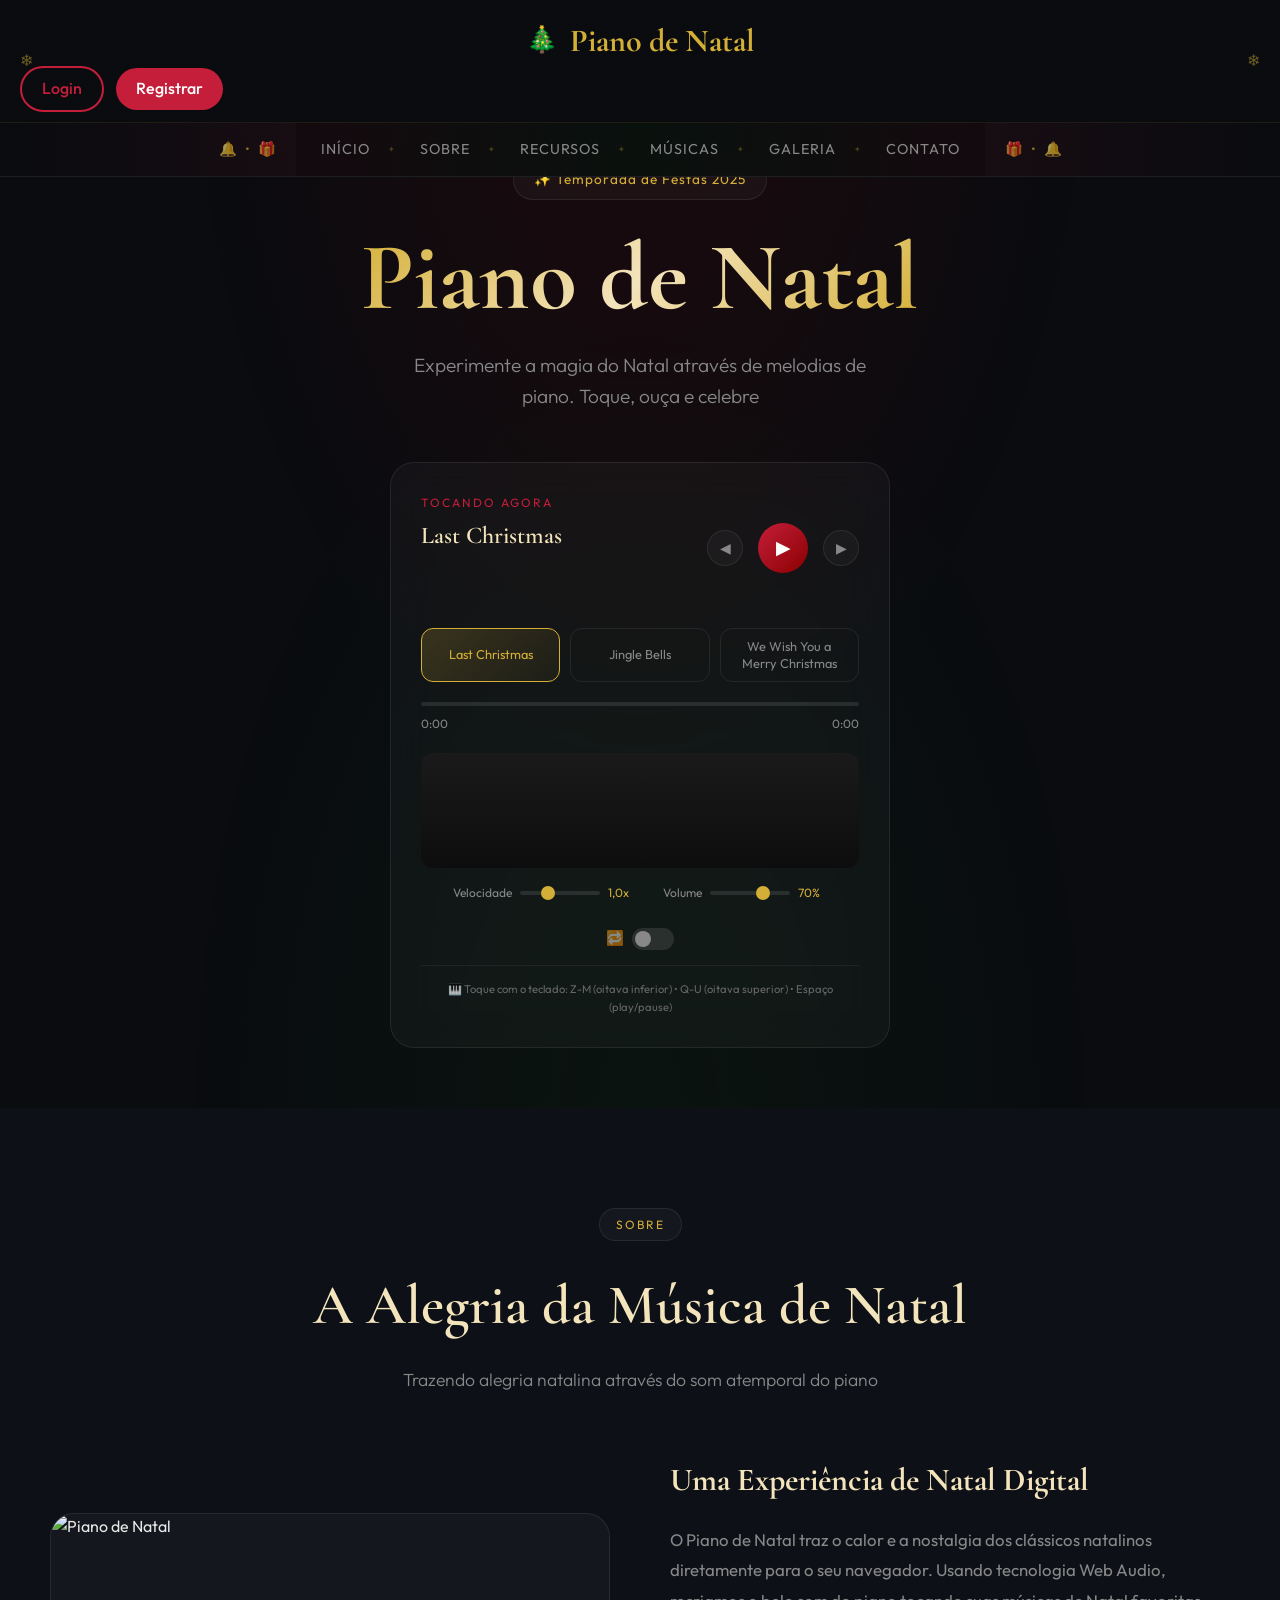
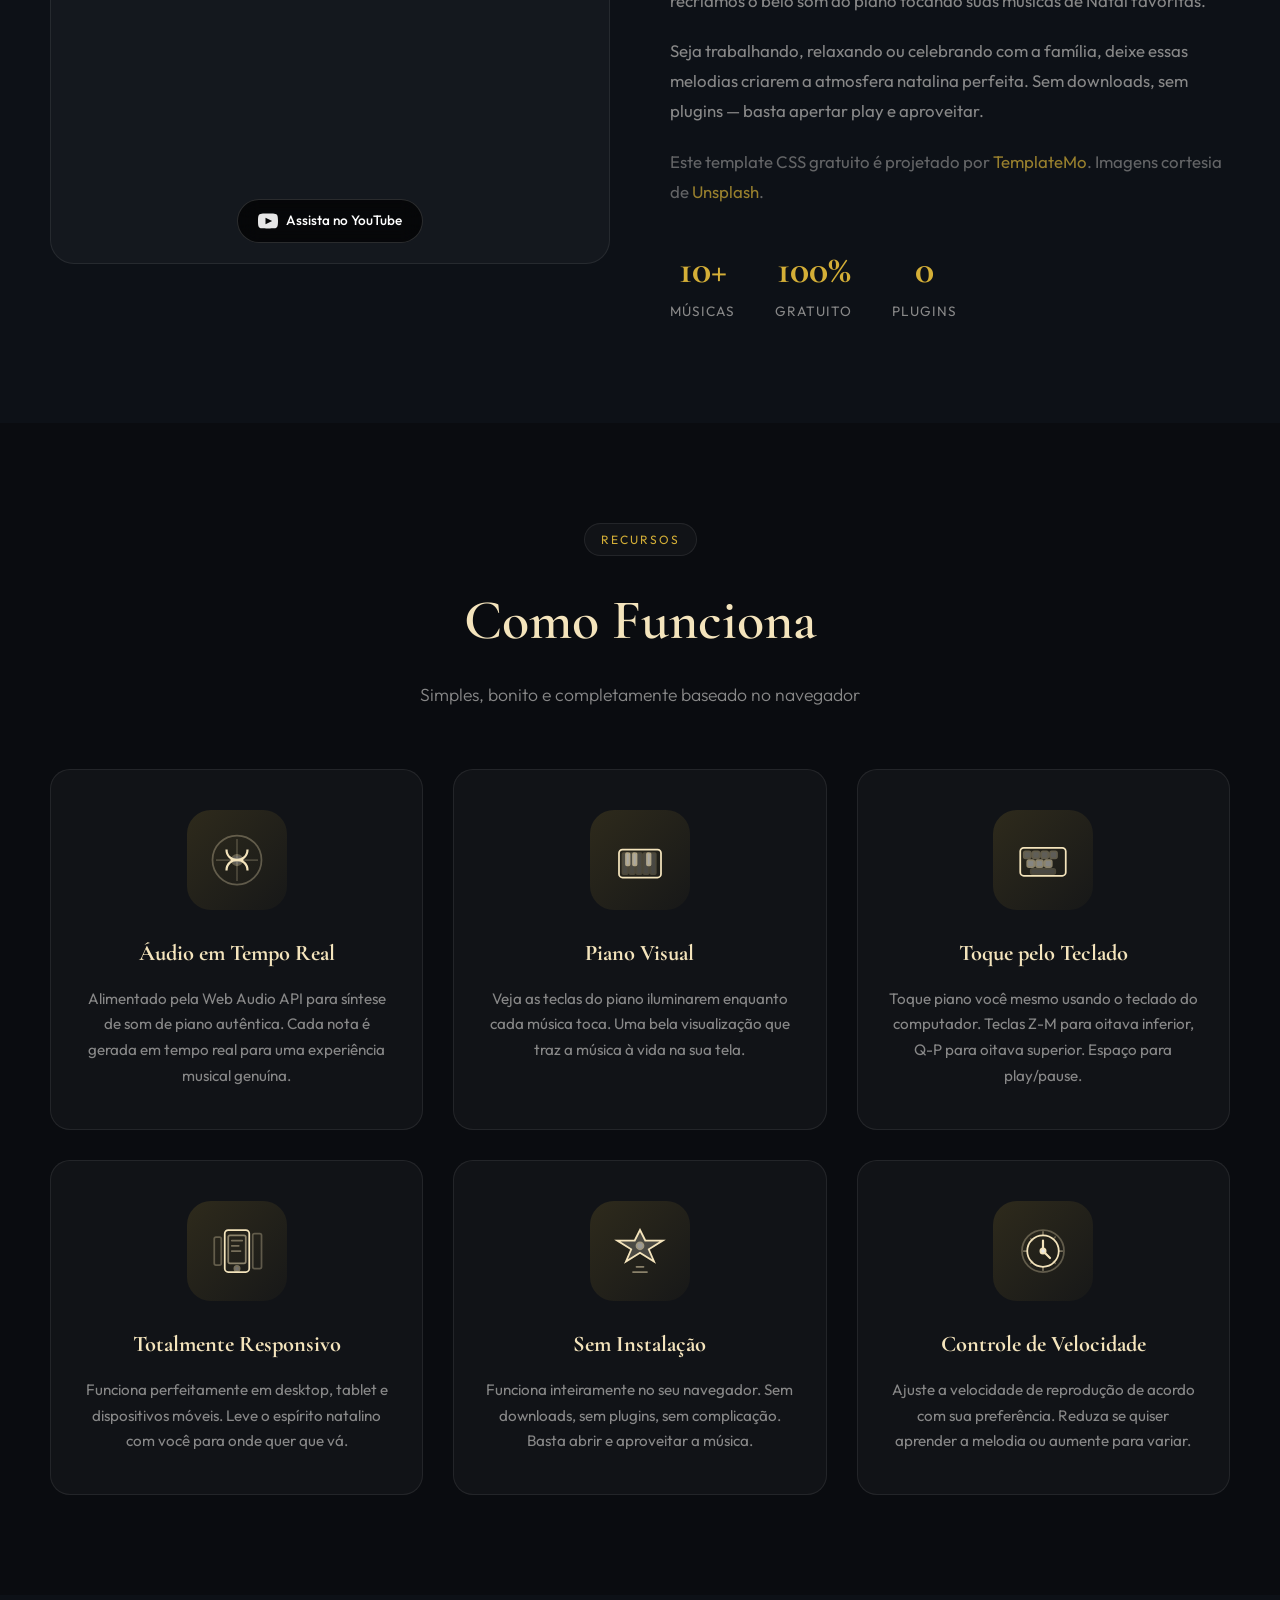
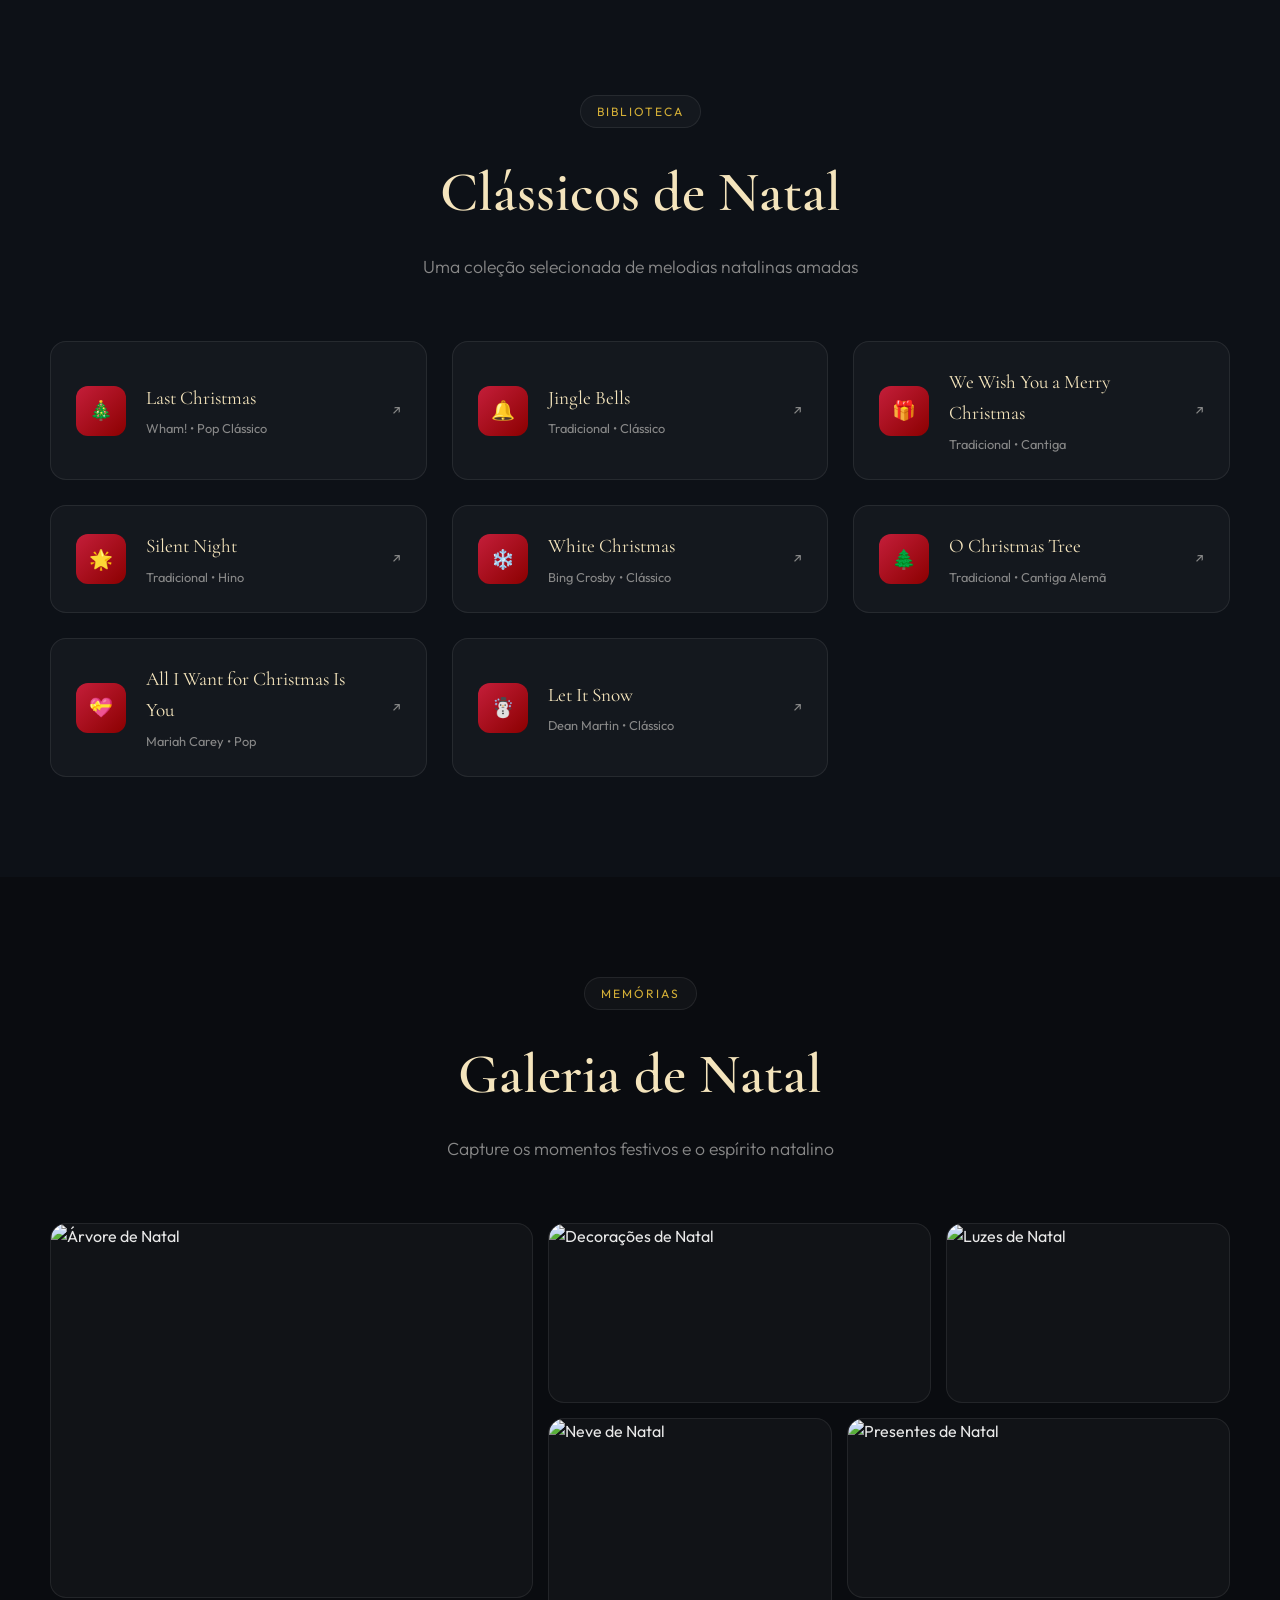
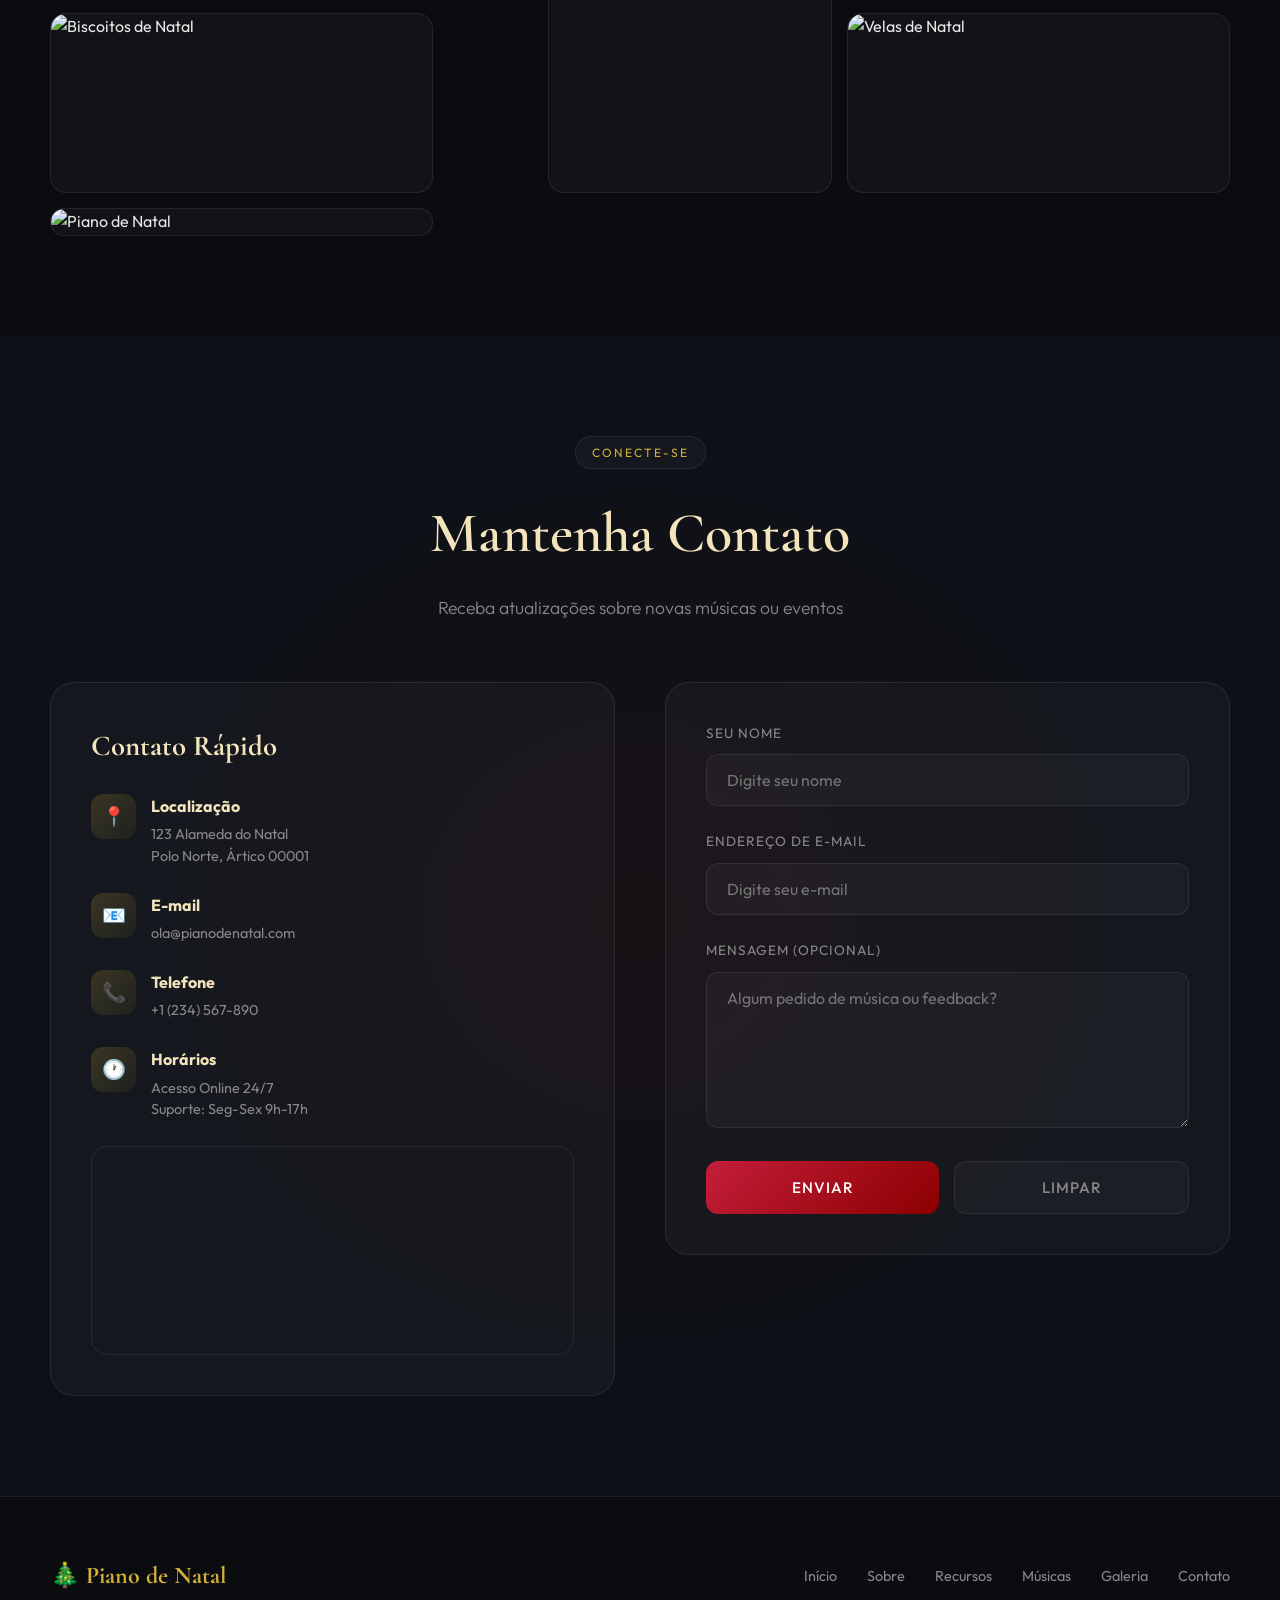
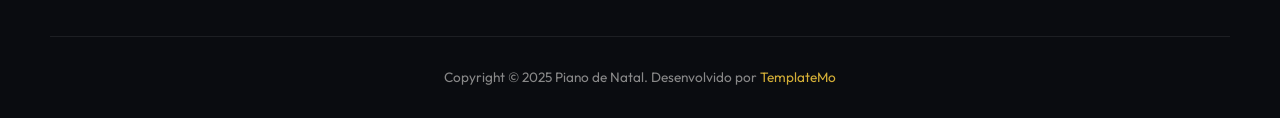
==== commit 87961593: "Update index.html" ====
--- a/index.html
+++ b/index.html
@@ -78,7 +78,7 @@
             <div class="player-header">
                 <div class="song-info">
                     <div class="now-playing">Tocando agora</div>
-                    <div class="song-title" id="currentSongTitle">Último Natal</div>
+                    <div class="song-title" id="currentSongTitle">Last Christmas</div>
                 </div>
                 <div class="player-controls">
                     <button class="control-btn nav-btn" id="prevBtn">◀</button>
@@ -88,9 +88,9 @@
             </div>
 
             <div class="song-selector">
-                <button class="song-tab active" data-song="0">Último Natal</button>
+                <button class="song-tab active" data-song="0">Last Christmas</button>
                 <button class="song-tab" data-song="1">Jingle Bells</button>
-                <button class="song-tab" data-song="2">Desejamos a Você...</button>
+                <button class="song-tab" data-song="2">We Wish You a Merry Christmas</button>
             </div>
 
             <div class="progress-container">
@@ -280,7 +280,7 @@
             <a href="https://www.youtube.com/watch?v=E8gmARGvPlI" target="_blank" rel="noopener" class="song-card">
                 <div class="song-card-icon">🎄</div>
                 <div class="song-card-info">
-                    <div class="song-card-title">Último Natal</div>
+                    <div class="song-card-title">Last Christmas</div>
                     <div class="song-card-meta">Wham! • Pop Clássico</div>
                 </div>
                 <div class="song-card-duration">↗</div>
@@ -296,7 +296,7 @@
             <a href="https://www.youtube.com/watch?v=g-OF7KGyDis" target="_blank" rel="noopener" class="song-card">
                 <div class="song-card-icon">🎁</div>
                 <div class="song-card-info">
-                    <div class="song-card-title">Desejamos a Você um Feliz Natal</div>
+                    <div class="song-card-title">We Wish You a Merry Christmas</div>
                     <div class="song-card-meta">Tradicional • Cantiga</div>
                 </div>
                 <div class="song-card-duration">↗</div>
@@ -304,7 +304,7 @@
             <a href="https://www.youtube.com/results?search_query=silent+night+piano+instrumental" target="_blank" rel="noopener" class="song-card">
                 <div class="song-card-icon">🌟</div>
                 <div class="song-card-info">
-                    <div class="song-card-title">Noite Feliz</div>
+                    <div class="song-card-title">Silent Night</div>
                     <div class="song-card-meta">Tradicional • Hino</div>
                 </div>
                 <div class="song-card-duration">↗</div>
@@ -312,7 +312,7 @@
             <a href="https://www.youtube.com/results?search_query=white+christmas+piano" target="_blank" rel="noopener" class="song-card">
                 <div class="song-card-icon">❄️</div>
                 <div class="song-card-info">
-                    <div class="song-card-title">Natal Branco</div>
+                    <div class="song-card-title">White Christmas</div>
                     <div class="song-card-meta">Bing Crosby • Clássico</div>
                 </div>
                 <div class="song-card-duration">↗</div>
@@ -320,7 +320,7 @@
             <a href="https://www.youtube.com/results?search_query=o+christmas+tree+piano" target="_blank" rel="noopener" class="song-card">
                 <div class="song-card-icon">🌲</div>
                 <div class="song-card-info">
-                    <div class="song-card-title">Ó Árvore de Natal</div>
+                    <div class="song-card-title">O Christmas Tree</div>
                     <div class="song-card-meta">Tradicional • Cantiga Alemã</div>
                 </div>
                 <div class="song-card-duration">↗</div>
@@ -328,7 +328,7 @@
             <a href="https://www.youtube.com/results?search_query=all+i+want+for+christmas+is+you+piano" target="_blank" rel="noopener" class="song-card">
                 <div class="song-card-icon">💝</div>
                 <div class="song-card-info">
-                    <div class="song-card-title">Tudo o que Quero para o Natal é Você</div>
+                    <div class="song-card-title">All I Want for Christmas Is You</div>
                     <div class="song-card-meta">Mariah Carey • Pop</div>
                 </div>
                 <div class="song-card-duration">↗</div>
@@ -336,7 +336,7 @@
             <a href="https://www.youtube.com/results?search_query=let+it+snow+piano+instrumental" target="_blank" rel="noopener" class="song-card">
                 <div class="song-card-icon">☃️</div>
                 <div class="song-card-info">
-                    <div class="song-card-title">Deixe Nevar</div>
+                    <div class="song-card-title">Let It Snow</div>
                     <div class="song-card-meta">Dean Martin • Clássico</div>
                 </div>
                 <div class="song-card-duration">↗</div>
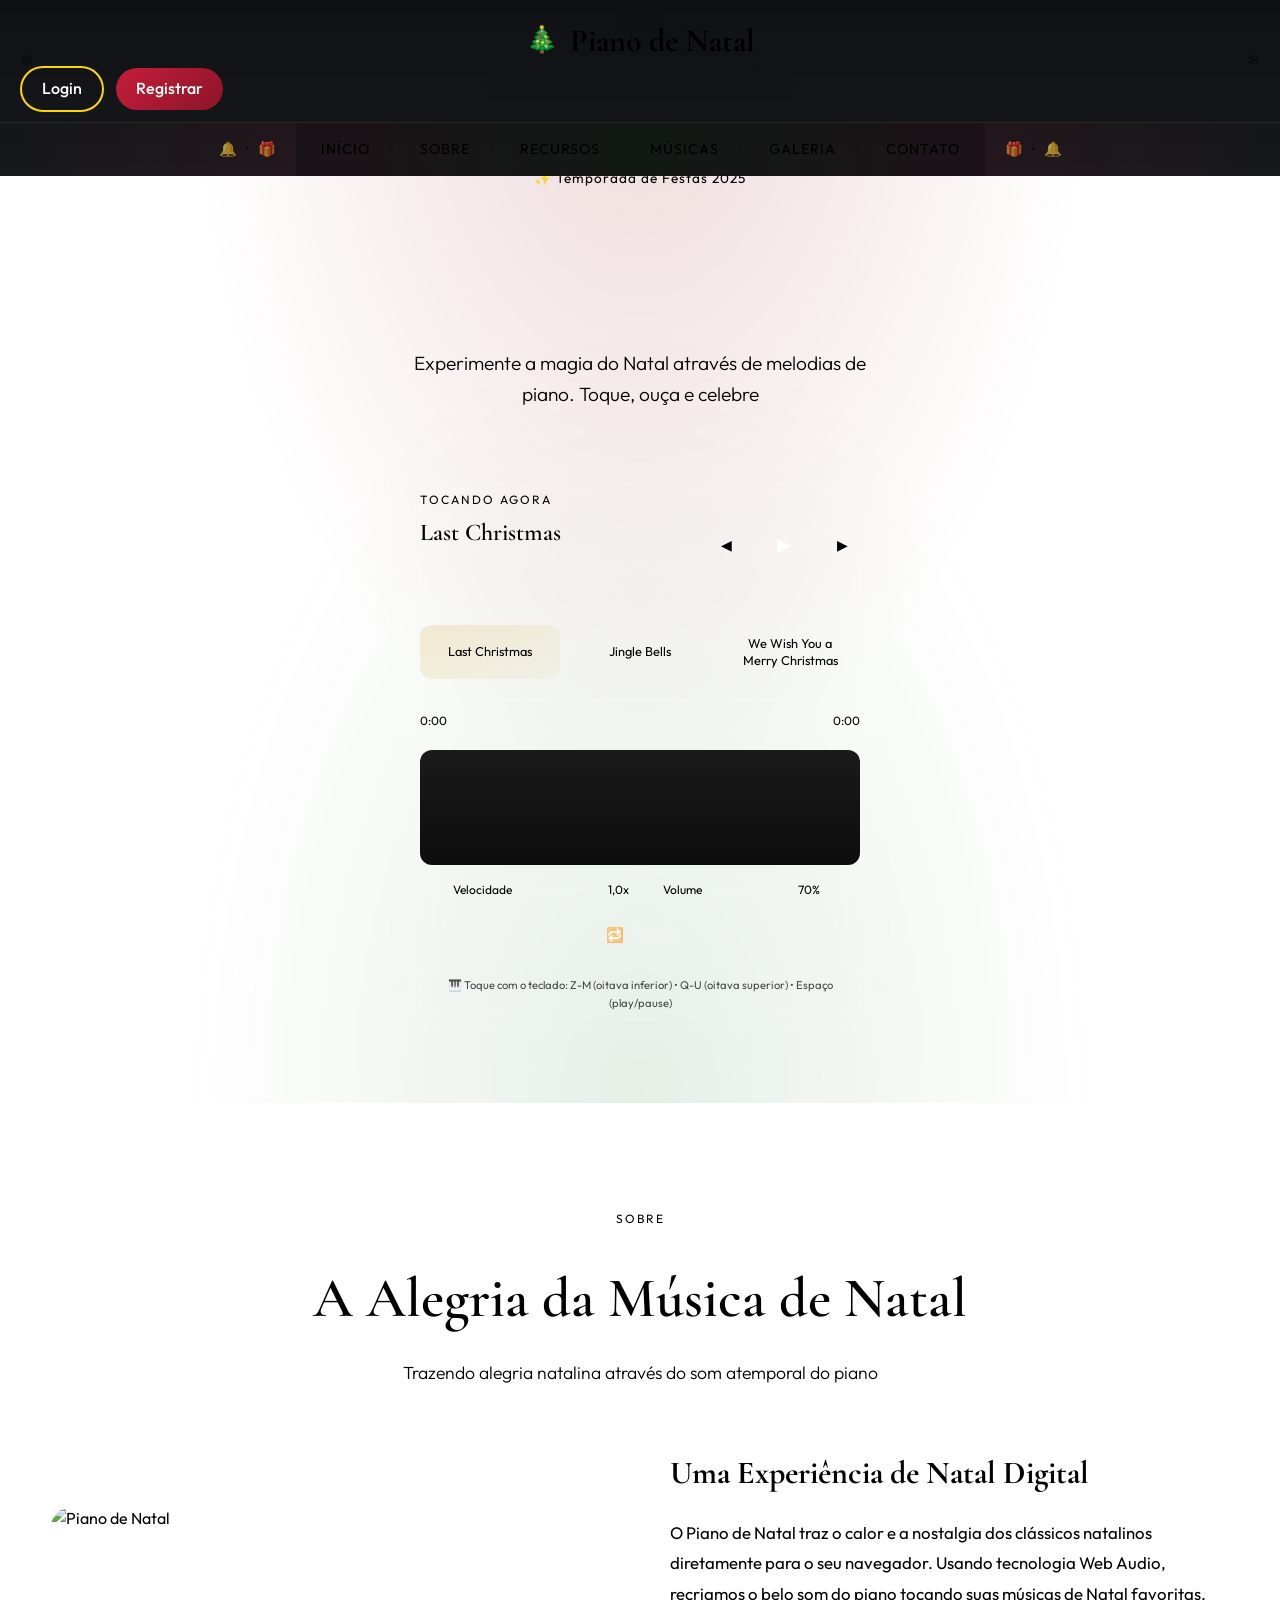
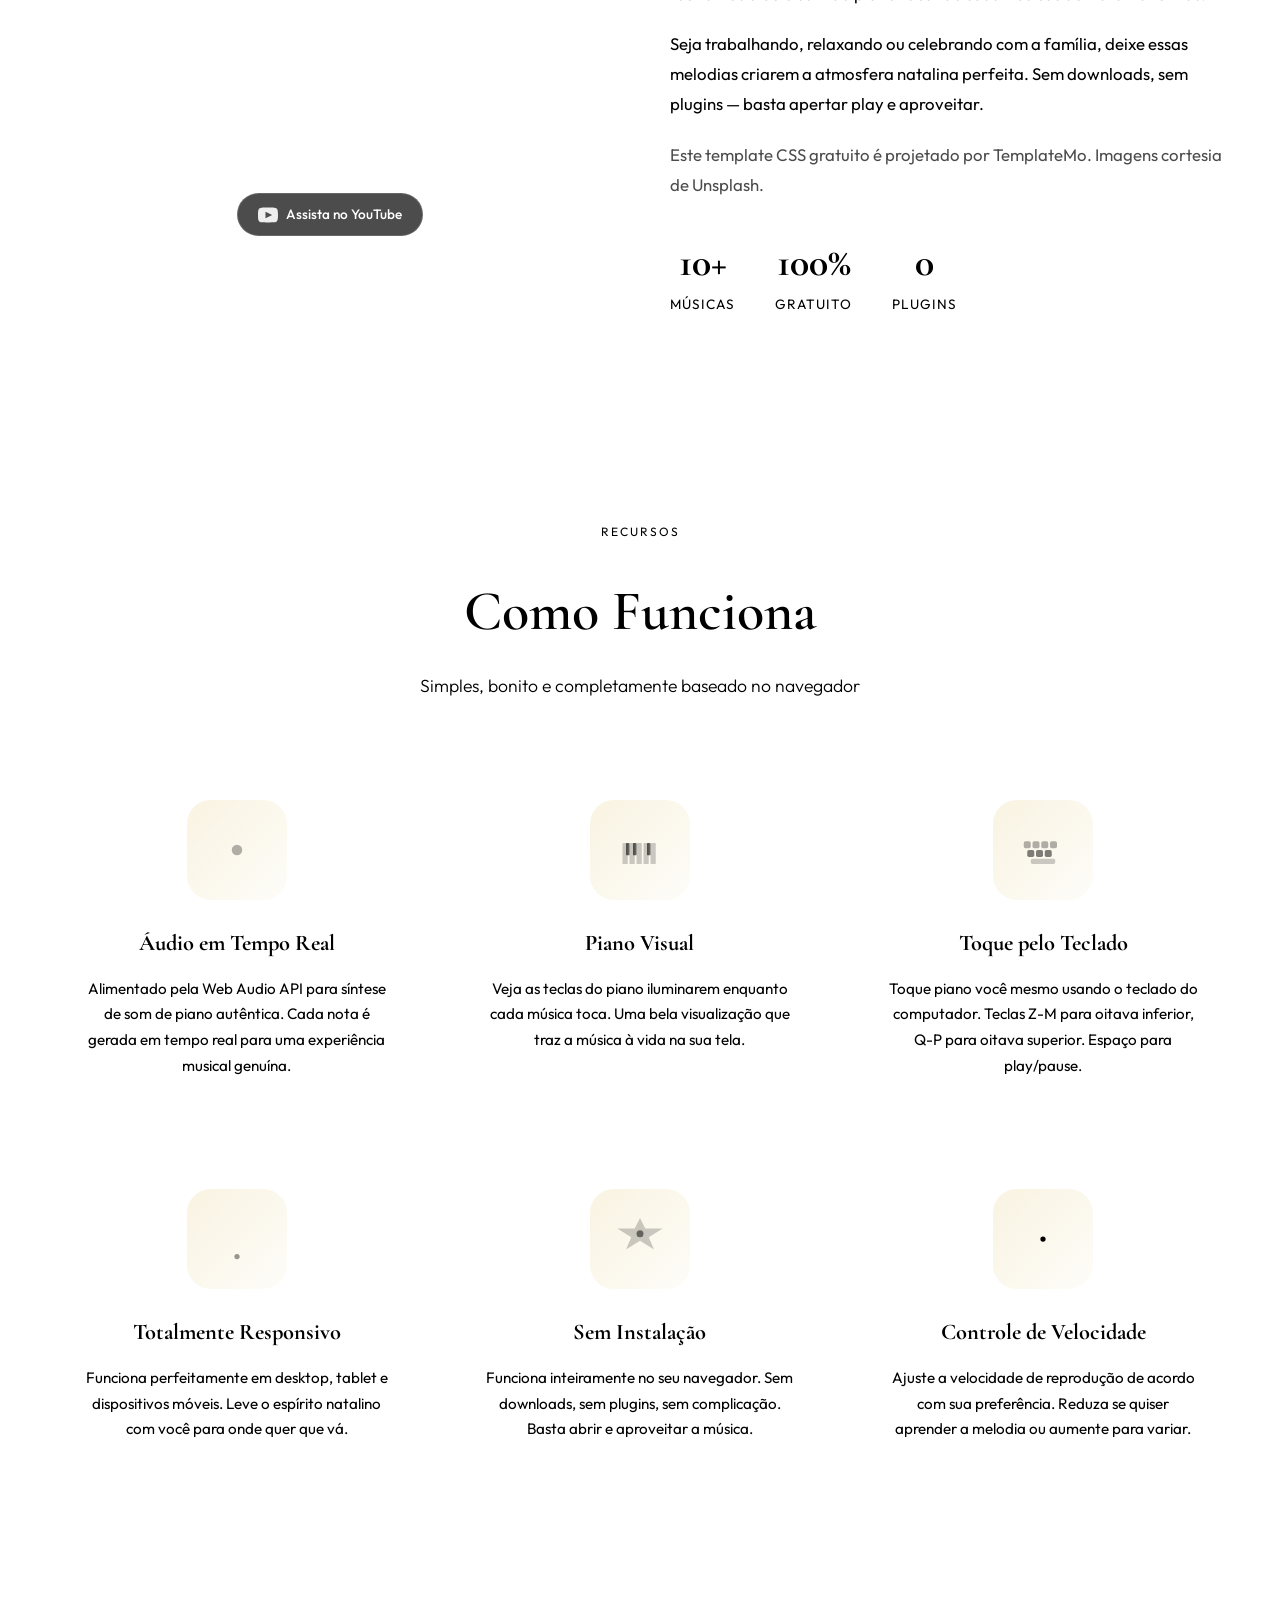
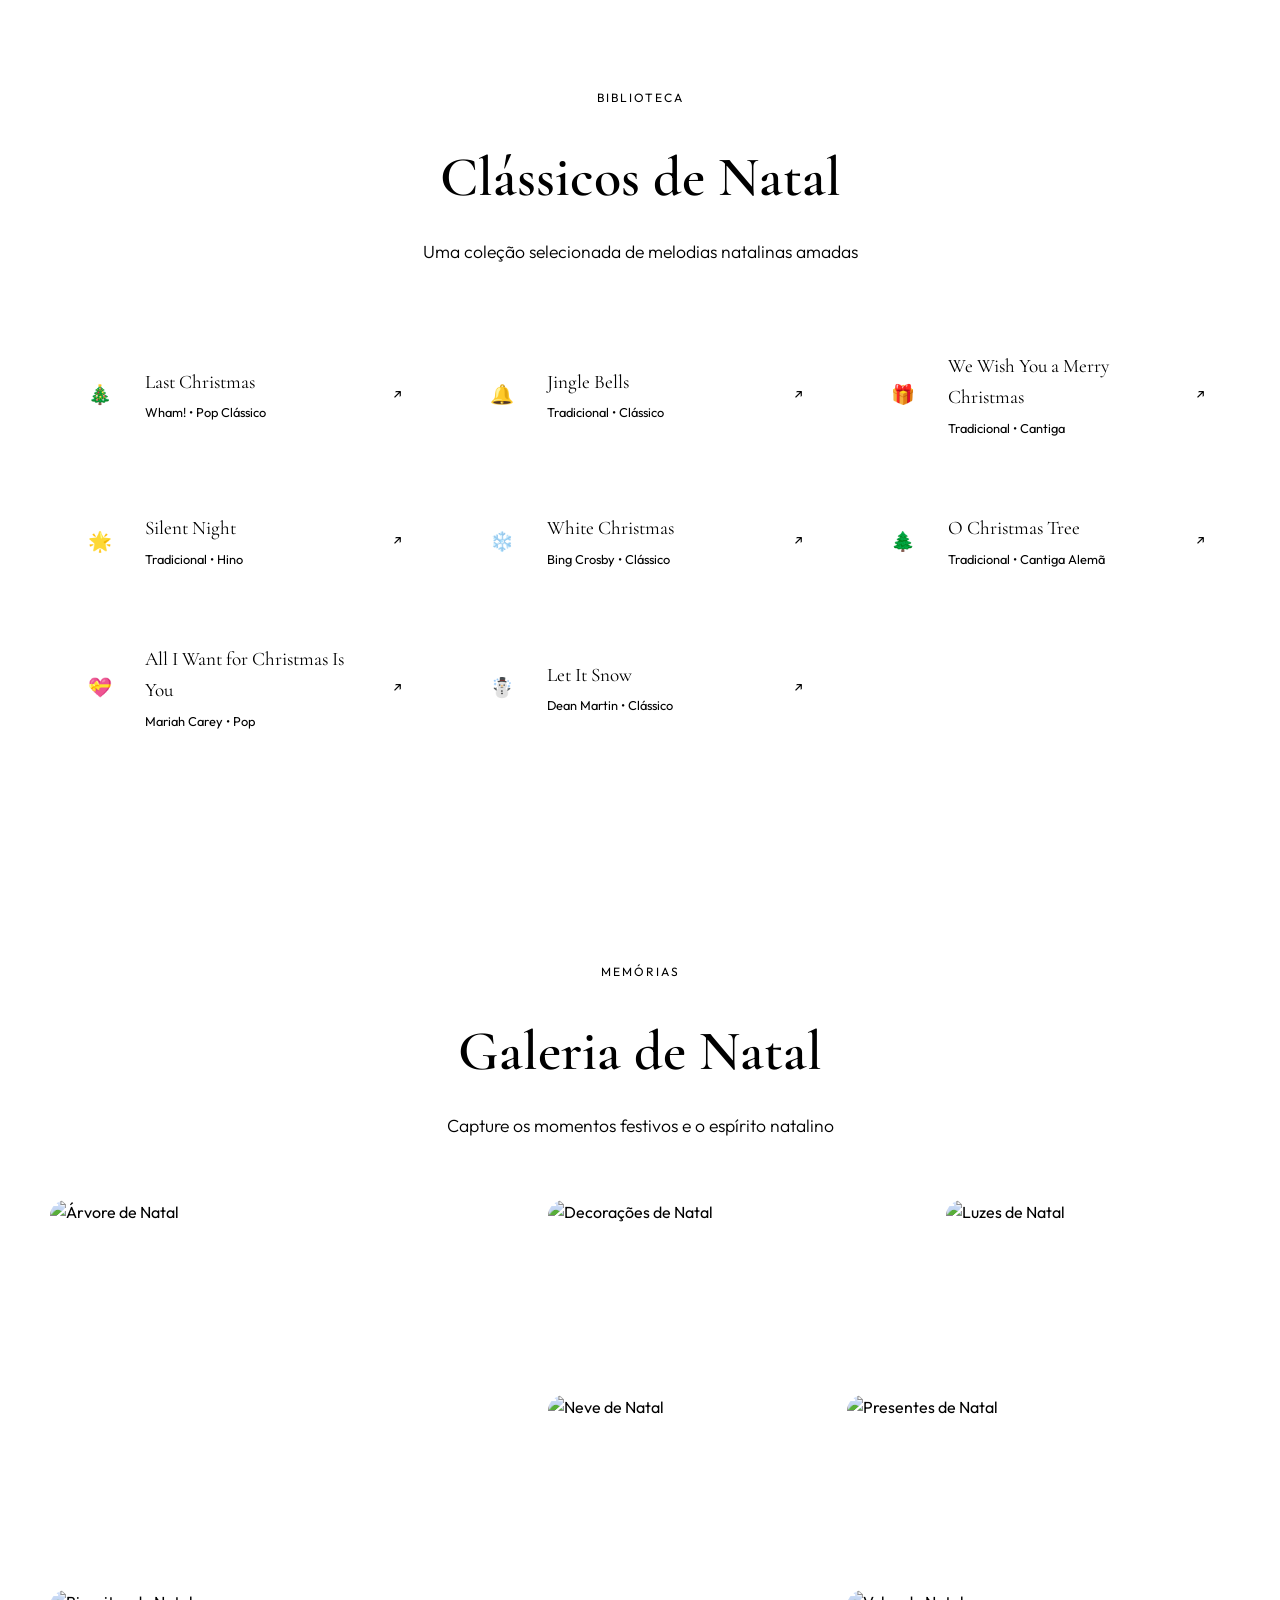
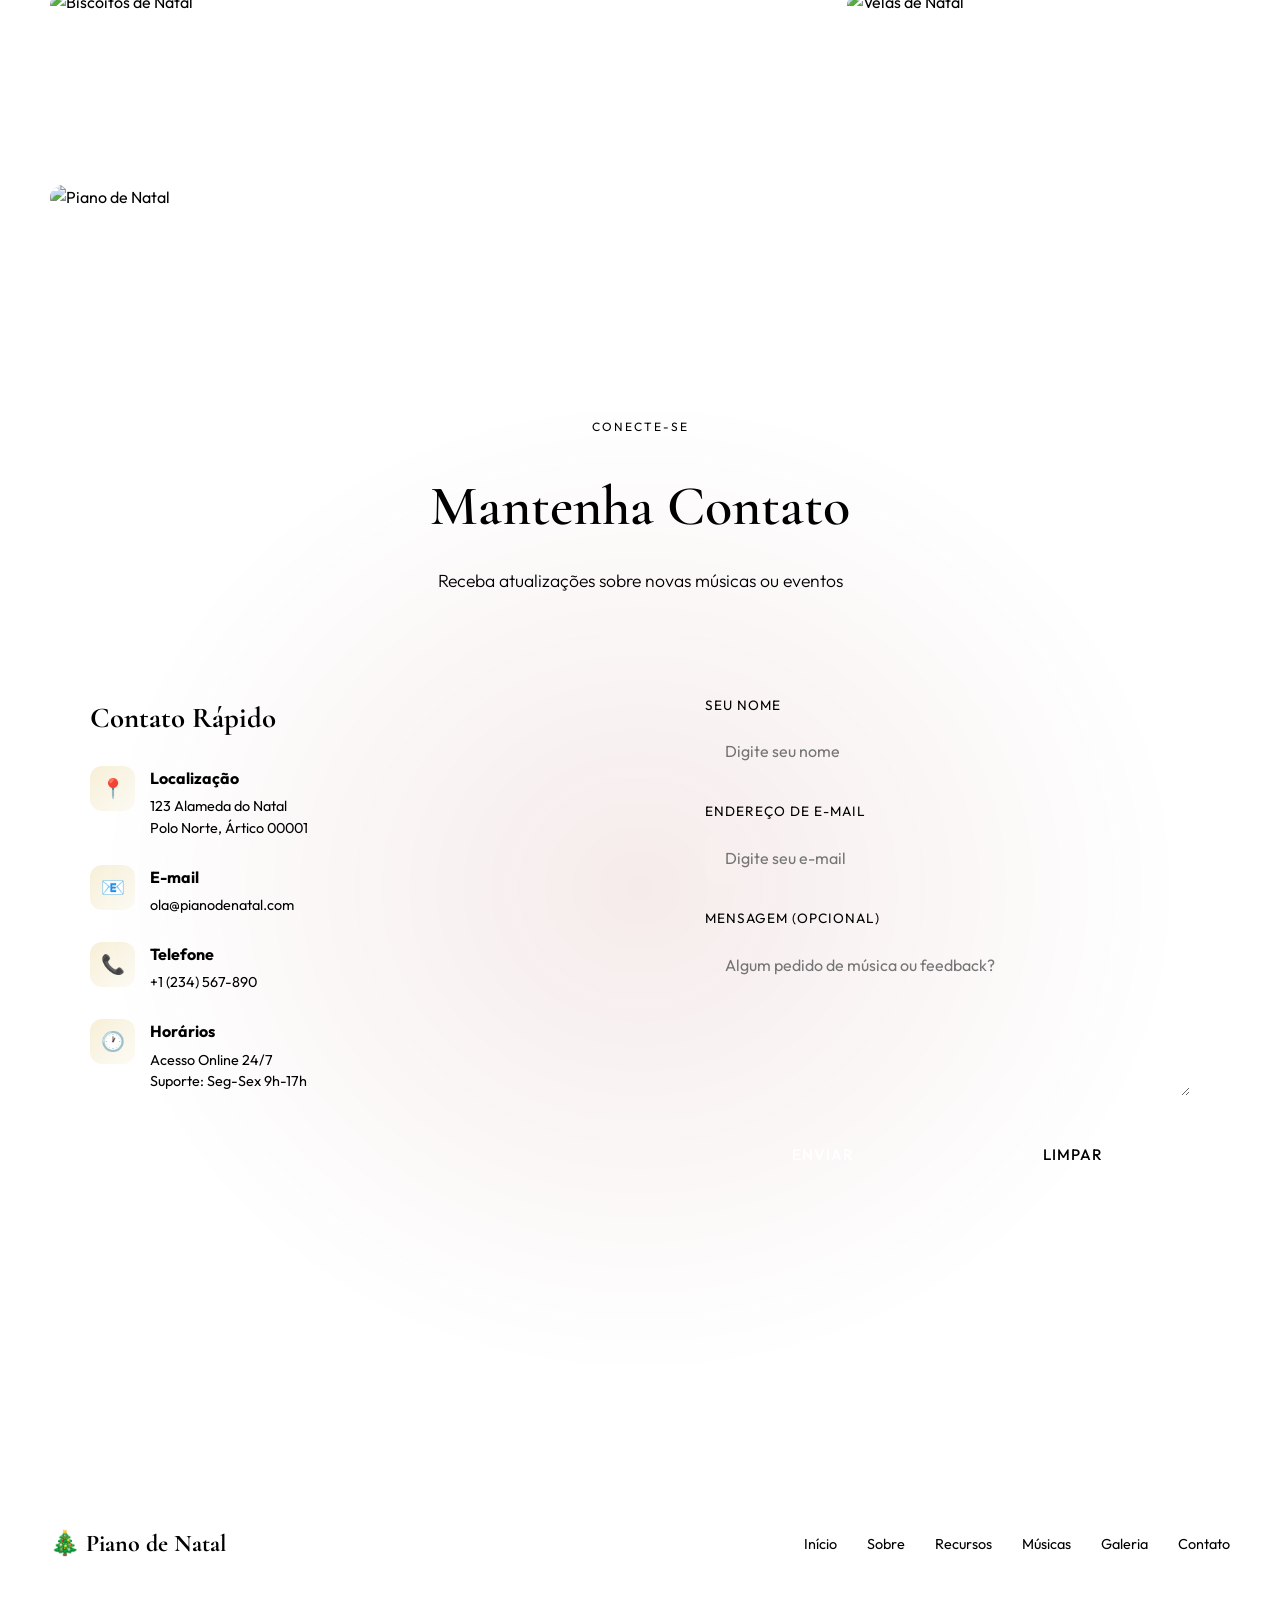
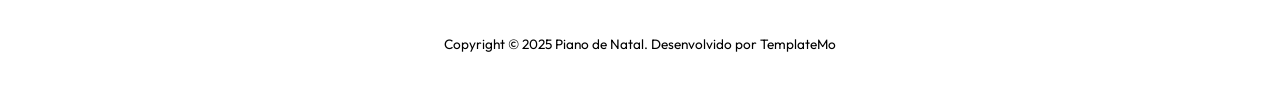
==== commit cd9f264f: "Update index.html" ====
--- a/index.html
+++ b/index.html
@@ -6,7 +6,112 @@
     <title>Piano de Natal</title>
     <link href="https://fonts.googleapis.com/css2?family=Cormorant+Garamond:wght@400;500;600;700&family=Outfit:wght@300;400;500;600&display=swap" rel="stylesheet">
     <link rel="stylesheet" href="templatemo-604-christmas-piano.css">
-
+    <style>
+        /* Estilos para avatar do usuário */
+        .user-avatar {
+            position: relative;
+            cursor: pointer;
+            display: flex;
+            align-items: center;
+            justify-content: center;
+        }
+
+        #userInitials {
+            width: 45px;
+            height: 45px;
+            background: linear-gradient(135deg, #c41e3a, #2e5c3e);
+            border-radius: 50%;
+            display: flex;
+            align-items: center;
+            justify-content: center;
+            color: white;
+            font-weight: bold;
+            font-size: 18px;
+            border: 2px solid #ffd700;
+            transition: transform 0.3s;
+        }
+
+        #userInitials:hover {
+            transform: scale(1.05);
+        }
+
+        .avatar-dropdown {
+            position: absolute;
+            top: 55px;
+            right: 0;
+            background: white;
+            border-radius: 12px;
+            box-shadow: 0 5px 20px rgba(0,0,0,0.15);
+            min-width: 160px;
+            opacity: 0;
+            visibility: hidden;
+            transition: all 0.3s;
+            z-index: 1000;
+        }
+
+        .user-avatar:hover .avatar-dropdown {
+            opacity: 1;
+            visibility: visible;
+        }
+
+        .avatar-dropdown a {
+            display: block;
+            padding: 12px 20px;
+            color: #333;
+            text-decoration: none;
+            transition: background 0.2s;
+        }
+
+        .avatar-dropdown a:hover {
+            background: #f5f5f5;
+        }
+
+        .avatar-dropdown a:first-child {
+            border-radius: 12px 12px 0 0;
+        }
+
+        .avatar-dropdown a:last-child {
+            border-radius: 0 0 12px 12px;
+            color: #c41e3a;
+        }
+
+        /* Botões de login/registro no header */
+        .auth-buttons {
+            display: flex;
+            gap: 12px;
+            align-items: center;
+        }
+
+        .btn-login, .btn-register {
+            padding: 8px 20px;
+            border-radius: 30px;
+            text-decoration: none;
+            font-weight: 500;
+            transition: all 0.3s;
+        }
+
+        .btn-login {
+            background: transparent;
+            color: #fff;
+            border: 2px solid #ffd700;
+        }
+
+        .btn-login:hover {
+            background: #ffd700;
+            color: #2e5c3e;
+        }
+
+        .btn-register {
+            background: linear-gradient(135deg, #c41e3a, #8b1528);
+            color: white;
+            border: none;
+        }
+
+        .btn-register:hover {
+            transform: translateY(-2px);
+            box-shadow: 0 5px 15px rgba(196, 30, 58, 0.3);
+        }
+    </style>
 </head>
 <body>
     <!-- Flocos de neve -->
@@ -353,35 +458,35 @@
         </div>
         <div class="gallery-grid">
             <div class="gallery-item" data-index="0">
-                <img src="images/christmas-pic-01.jpg" alt="Árvore de Natal">
+                <img src="https://images.unsplash.com/photo-1543589077-47d81606c1bf?w=300&h=300&fit=crop" alt="Árvore de Natal">
                 <div class="gallery-icon">+</div>
             </div>
             <div class="gallery-item" data-index="1">
-                <img src="images/christmas-pic-02.jpg" alt="Decorações de Natal">
+                <img src="https://images.unsplash.com/photo-1543589077-47d81606c1bf?w=300&h=300&fit=crop" alt="Decorações de Natal">
                 <div class="gallery-icon">+</div>
             </div>
             <div class="gallery-item" data-index="2">
-                <img src="images/christmas-pic-03.jpg" alt="Luzes de Natal">
+                <img src="https://images.unsplash.com/photo-1543589077-47d81606c1bf?w=300&h=300&fit=crop" alt="Luzes de Natal">
                 <div class="gallery-icon">+</div>
             </div>
             <div class="gallery-item" data-index="3">
-                <img src="images/christmas-pic-04.jpg" alt="Neve de Natal">
+                <img src="https://images.unsplash.com/photo-1543589077-47d81606c1bf?w=300&h=300&fit=crop" alt="Neve de Natal">
                 <div class="gallery-icon">+</div>
             </div>
             <div class="gallery-item" data-index="4">
-                <img src="images/christmas-pic-05.jpg" alt="Presentes de Natal">
+                <img src="https://images.unsplash.com/photo-1543589077-47d81606c1bf?w=300&h=300&fit=crop" alt="Presentes de Natal">
                 <div class="gallery-icon">+</div>
             </div>
             <div class="gallery-item" data-index="5">
-                <img src="images/christmas-pic-06.jpg" alt="Biscoitos de Natal">
+                <img src="https://images.unsplash.com/photo-1543589077-47d81606c1bf?w=300&h=300&fit=crop" alt="Biscoitos de Natal">
                 <div class="gallery-icon">+</div>
             </div>
             <div class="gallery-item" data-index="6">
-                <img src="images/christmas-pic-07.jpg" alt="Velas de Natal">
+                <img src="https://images.unsplash.com/photo-1543589077-47d81606c1bf?w=300&h=300&fit=crop" alt="Velas de Natal">
                 <div class="gallery-icon">+</div>
             </div>
             <div class="gallery-item" data-index="7">
-                <img src="images/christmas-pic-08.jpg" alt="Piano de Natal">
+                <img src="https://images.unsplash.com/photo-1543589077-47d81606c1bf?w=300&h=300&fit=crop" alt="Piano de Natal">
                 <div class="gallery-icon">+</div>
             </div>
         </div>
@@ -443,12 +548,12 @@
             <!-- Formulário de Contato -->
             <form class="contact-form" id="contactForm">
                 <div class="form-group">
-                    <label for="name">Seu Nome</label>
-                    <input type="text" id="name" name="name" placeholder="Digite seu nome" required>
+                    <label for="contactName">Seu Nome</label>
+                    <input type="text" id="contactName" name="name" placeholder="Digite seu nome" required>
                 </div>
                 <div class="form-group">
-                    <label for="email">Endereço de E-mail</label>
-                    <input type="email" id="email" name="email" placeholder="Digite seu e-mail" required>
+                    <label for="contactEmail">Endereço de E-mail</label>
+                    <input type="email" id="contactEmail" name="email" placeholder="Digite seu e-mail" required>
                 </div>
                 <div class="form-group">
                     <label for="message">Mensagem (Opcional)</label>
@@ -479,7 +584,7 @@
             <p>Copyright © 2025 Piano de Natal. Desenvolvido por <a rel="nofollow" href="https://templatemo.com" target="_blank">TemplateMo</a></p>
         </div>
     </footer>
-<script src="templatemo-604-piano-scripts.js"></script>
+    
+    <script src="templatemo-604-piano-scripts.js"></script>
 </body>
-
 </html>
--- a/templatemo-604-christmas-piano.css
+++ b/templatemo-604-christmas-piano.css
@@ -1,4 +1,148 @@
-@charset "utf-8";
+<!DOCTYPE html>
+<html lang="pt-BR">
+<head>
+    <meta charset="UTF-8">
+    <meta name="viewport" content="width=device-width, initial-scale=1.0">
+    <title>Registro - Christmas Piano</title>
+    <link href="https://fonts.googleapis.com/css2?family=Cormorant+Garamond:wght@400;500;600;700&family=Outfit:wght@300;400;500;600&display=swap" rel="stylesheet">
+    <link rel="stylesheet" href="templatemo-604-christmas-piano.css">
+    <style>
+        .success-message {
+            display: none;
+            background-color: #2e5c3e;
+            color: white;
+            padding: 12px;
+            border-radius: 8px;
+            margin-bottom: 20px;
+            text-align: center;
+        }
+        .error-message {
+            display: none;
+            background-color: #c41e3a;
+            color: white;
+            padding: 12px;
+            border-radius: 8px;
+            margin-bottom: 20px;
+            text-align: center;
+        }
+    </style>
+</head>
+<body>
+    <div class="auth-container">
+        <div class="auth-card">
+            <div class="auth-header">
+                <h2>Criar conta 🎄</h2>
+                <p>Junte-se à magia do Natal</p>
+            </div>
+            
+            <div class="error-message" id="errorMessage"></div>
+            <div class="success-message" id="successMessage"></div>
+            
+            <form class="auth-form" id="registerForm">
+                <div class="form-group">
+                    <label for="name">Nome completo</label>
+                    <input type="text" id="name" name="name" placeholder="Seu nome" required>
+                </div>
+                
+                <div class="form-group">
+                    <label for="email">E-mail</label>
+                    <input type="email" id="email" name="email" placeholder="seu@email.com" required>
+                </div>
+                
+                <div class="form-group">
+                    <label for="password">Senha</label>
+                    <input type="password" id="password" name="password" placeholder="••••••••" required>
+                </div>
+                
+                <div class="form-group">
+                    <label for="confirmPassword">Confirmar senha</label>
+                    <input type="password" id="confirmPassword" name="confirmPassword" placeholder="••••••••" required>
+                </div>
+                
+                <button type="submit" class="auth-btn">Registrar</button>
+            </form>
+            
+            <div class="auth-links">
+                <p>Já tem uma conta? <a href="login.html">Faça login</a></p>
+                <a href="index.html" class="back-home">← Voltar para o início</a>
+            </div>
+        </div>
+    </div>
+
+    <script>
+        // Sistema de registro com localStorage
+        document.getElementById('registerForm').addEventListener('submit', (e) => {
+            e.preventDefault();
+            
+            const name = document.getElementById('name').value;
+            const email = document.getElementById('email').value;
+            const password = document.getElementById('password').value;
+            const confirmPassword = document.getElementById('confirmPassword').value;
+            
+            // Validações
+            if (!name.trim()) {
+                showError('Por favor, informe seu nome');
+                return;
+            }
+            
+            if (password !== confirmPassword) {
+                showError('As senhas não coincidem');
+                return;
+            }
+            
+            if (password.length < 6) {
+                showError('A senha deve ter pelo menos 6 caracteres');
+                return;
+            }
+            
+            // Verificar se usuário já existe
+            const users = JSON.parse(localStorage.getItem('users') || '[]');
+            if (users.find(u => u.email === email)) {
+                showError('Este e-mail já está cadastrado');
+                return;
+            }
+            
+            // Criar novo usuário
+            const newUser = { 
+                id: Date.now(), 
+                name: name, 
+                email: email, 
+                password: password,
+                registerDate: new Date().toISOString(),
+                plays: 0
+            };
+            
+            users.push(newUser);
+            localStorage.setItem('users', JSON.stringify(users));
+            
+            showSuccess('Conta criada com sucesso! Redirecionando...');
+            setTimeout(() => {
+                window.location.href = 'login.html';
+            }, 2000);
+        });
+        
+        function showError(message) {
+            const errorDiv = document.getElementById('errorMessage');
+            errorDiv.textContent = message;
+            errorDiv.style.display = 'block';
+            setTimeout(() => {
+                errorDiv.style.display = 'none';
+            }, 5000);
+        }
+        
+        function showSuccess(message) {
+            const successDiv = document.getElementById('successMessage');
+            successDiv.textContent = message;
+            successDiv.style.display = 'block';
+        }
+        
+        // Se já estiver logado, redirecionar
+        if (localStorage.getItem('loggedUser')) {
+            window.location.href = 'index.html';
+        }
+    </script>
+</body>
+</html>@charset "utf-8";
 /* CSS Document 
 
 TemplateMo 604 Christmas Piano
@@ -1880,3 +2024,107 @@
         font-size: 28px;
     }
 }
+/* Estilos para avatar do usuário */
+.user-avatar {
+    position: relative;
+    cursor: pointer;
+    display: flex;
+    align-items: center;
+    justify-content: center;
+}
+
+#userInitials {
+    width: 45px;
+    height: 45px;
+    background: linear-gradient(135deg, #c41e3a, #2e5c3e);
+    border-radius: 50%;
+    display: flex;
+    align-items: center;
+    justify-content: center;
+    color: white;
+    font-weight: bold;
+    font-size: 18px;
+    border: 2px solid #ffd700;
+    transition: transform 0.3s;
+}
+
+#userInitials:hover {
+    transform: scale(1.05);
+}
+
+.avatar-dropdown {
+    position: absolute;
+    top: 55px;
+    right: 0;
+    background: white;
+    border-radius: 12px;
+    box-shadow: 0 5px 20px rgba(0,0,0,0.15);
+    min-width: 160px;
+    opacity: 0;
+    visibility: hidden;
+    transition: all 0.3s;
+    z-index: 1000;
+}
+
+.user-avatar:hover .avatar-dropdown {
+    opacity: 1;
+    visibility: visible;
+}
+
+.avatar-dropdown a {
+    display: block;
+    padding: 12px 20px;
+    color: #333;
+    text-decoration: none;
+    transition: background 0.2s;
+}
+
+.avatar-dropdown a:hover {
+    background: #f5f5f5;
+}
+
+.avatar-dropdown a:first-child {
+    border-radius: 12px 12px 0 0;
+}
+
+.avatar-dropdown a:last-child {
+    border-radius: 0 0 12px 12px;
+    color: #c41e3a;
+}
+
+/* Botões de login/registro no header */
+.auth-buttons {
+    display: flex;
+    gap: 12px;
+    align-items: center;
+}
+
+.btn-login, .btn-register {
+    padding: 8px 20px;
+    border-radius: 30px;
+    text-decoration: none;
+    font-weight: 500;
+    transition: all 0.3s;
+}
+
+.btn-login {
+    background: transparent;
+    color: #fff;
+    border: 2px solid #ffd700;
+}
+
+.btn-login:hover {
+    background: #ffd700;
+    color: #2e5c3e;
+}
+
+.btn-register {
+    background: linear-gradient(135deg, #c41e3a, #8b1528);
+    color: white;
+    border: none;
+}
+
+.btn-register:hover {
+    transform: translateY(-2px);
+    box-shadow: 0 5px 15px rgba(196, 30, 58, 0.3);
+}
